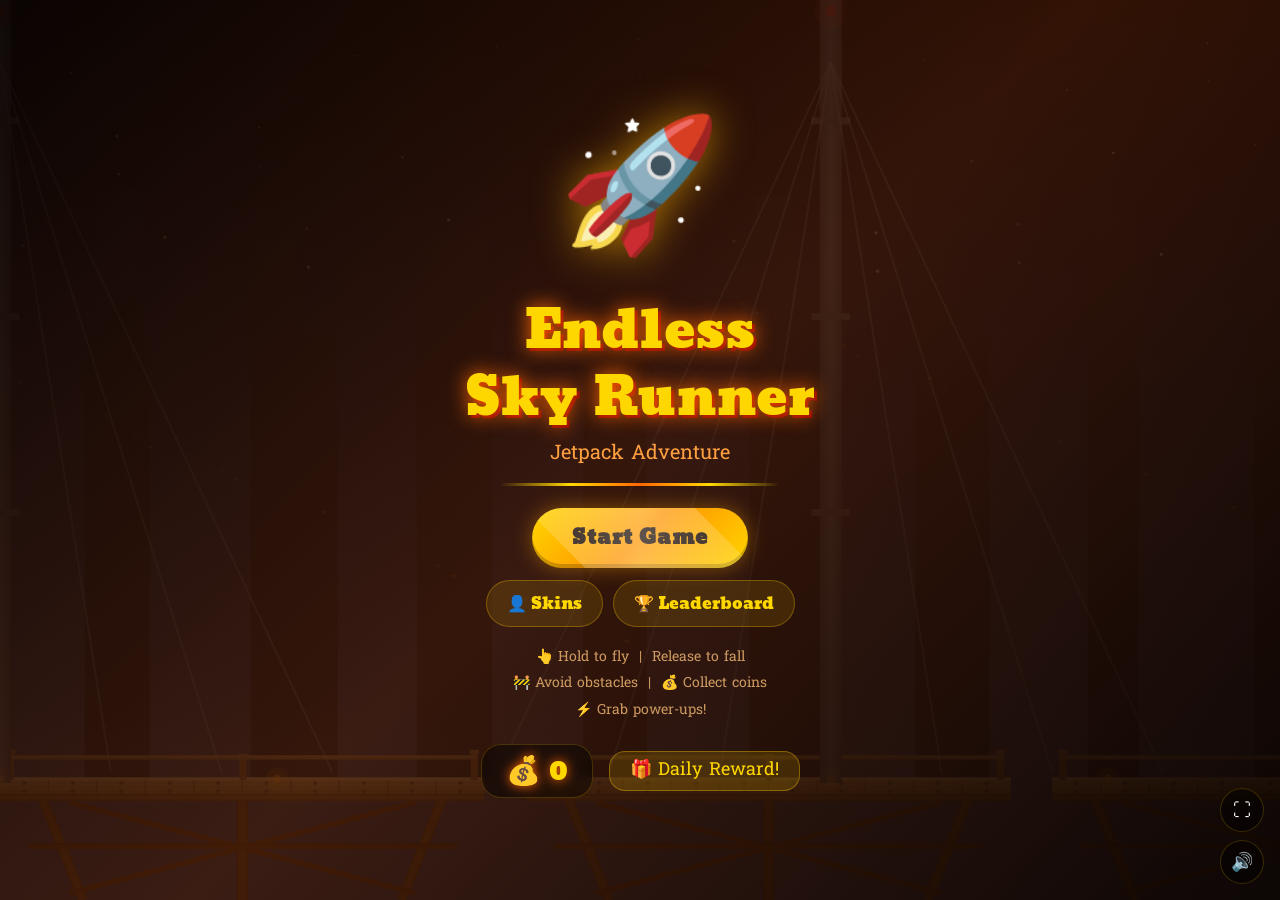
==== index.html @ 03dcdb1c "v4" ====
<!DOCTYPE html>
<html lang="en">

<head>
  <meta charset="UTF-8">
  <meta name="viewport"
    content="width=device-width, initial-scale=1.0, maximum-scale=1.0, user-scalable=no, viewport-fit=cover">
  <meta name="mobile-web-app-capable" content="yes">
  <meta name="apple-mobile-web-app-capable" content="yes">
  <meta name="apple-mobile-web-app-status-bar-style" content="black-translucent">
  <meta name="theme-color" content="#080810">
  <title>Sky Runner - Endless Journey</title>
  <meta name="description" content="Khmer Sky Runner - A Jetpack Joyride-inspired endless runner with Cambodian themes">
  <link href="https://fonts.googleapis.com/css2?family=Moul&family=Hanuman:wght@400;700&display=swap" rel="stylesheet">
  <link rel="stylesheet" href="style.css">
</head>

<body>
  <!-- Rotate Device Overlay for Mobile Portrait -->
  <div id="rotateOverlay">
    <div style="font-size: 50px; margin-bottom: 16px;">🔄</div>
    <h2>Please Rotate Screen</h2>
    <p>Sky Runner is designed to be played in landscape mode.</p>
  </div>

  <div id="gameWrapper">
    <canvas id="gameCanvas"></canvas>

    <!-- In-Game HUD -->
    <div id="hud" class="hidden">
      <div id="hudTop">
        <div style="display:flex; align-items:center; gap:12px;">
          <button id="pauseBtnHUD" title="Pause Game">⏸️</button>
          <div id="distDisplay"><span id="distIcon">📏</span> <span id="distVal">0 m</span></div>
        </div>
        <div id="coinDisplay">💰 <span id="coinVal">0</span></div>
        <div id="heartsDisplay">❤️❤️❤️</div>
      </div>
      <div id="puBar" class="hidden">
        <span id="puIcon">🛡️</span>
        <div id="puTrack">
          <div id="puFill"></div>
        </div>
      </div>
    </div>

    <!-- Start Screen -->
    <div class="screen" id="startScreen">
      <div class="startLeft">
        <div class="naka">🚀</div>
        <div class="screenTitle">Endless<br>Sky Runner</div>
        <div class="screenSub">Jetpack Adventure</div>
        <div class="dline"></div>
        <button class="btn primary" id="startBtn">Start Game</button>
        <div class="startRow">
          <button class="btn secondary" id="skinsBtn">👤 Skins</button>
          <button class="btn secondary" id="leaderBtn">🏆 Leaderboard</button>
        </div>
        <div class="instruct">
          👆 Hold to fly &nbsp;|&nbsp; Release to fall<br>
          🚧 Avoid obstacles &nbsp;|&nbsp; 💰 Collect coins<br>
          ⚡ Grab power-ups!
        </div>
      </div>
      <div class="startRight">
        <div id="totalCoinsBox">💰 <span id="totalCoinsStart">0</span></div>
        <div id="dailyNotif" class="hidden">🎁 Daily Reward!</div>
      </div>
    </div>

    <!-- Game Over Screen -->
    <div class="screen hidden" id="gameOverScreen">
      <div class="screenTitle">💀 Game Over</div>
      <div class="screenSub">Better luck next time!</div>
      <div class="dline"></div>
      <div class="goStats">
        <div class="goStat"><span>📏 Distance</span><span id="goDist">0 m</span></div>
        <div class="goStat"><span>💰 Coins</span><span id="goCoins">0</span></div>
        <div class="goStat"><span>🎯 Score</span><span id="goScore">0</span></div>
        <div class="goStat best"><span>🏆 Best</span><span id="goBest">0</span></div>
      </div>
      <div class="goButtons">
        <button class="btn primary" id="restartBtn">Play Again</button>
        <button class="btn secondary" id="homeBtn">🏠 Home</button>
      </div>
    </div>

    <!-- Pause Screen -->
    <div class="screen hidden" id="pauseScreen">
      <div class="screenTitle">⏸️ Paused</div>
      <div class="screenSub">Take a breather!</div>
      <div class="dline"></div>
      <div class="goButtons">
        <button class="btn primary" id="resumeBtn">▶️ Resume</button>
        <button class="btn secondary" id="quitBtn">🏠 Quit to Menu</button>
      </div>
    </div>

    <!-- Skins Overlay -->
    <div class="overlay hidden" id="skinsOverlay">
      <div class="panel" style="display:flex; flex-direction:column;">
        <div class="panelTitle">Skins & Gear <span class="panelClose" id="skinsClose">✕</span></div>
        <div class="tabRow">
          <button class="tabBtn active" id="tabChars">👤 Characters</button>
          <button class="tabBtn" id="tabJets">🚀 Jetpacks</button>
        </div>
        <div class="panelScroll">
          <div id="skinsList"></div>
        </div>
      </div>
    </div>

    <!-- Leaderboard Overlay -->
    <div class="overlay hidden" id="leaderOverlay">
      <div class="panel">
        <div class="panelTitle">🏆 Leaderboard <span class="panelClose" id="leaderClose">✕</span></div>
        <div id="leaderList"></div>
      </div>
    </div>

    <!-- Daily Reward Overlay -->
    <div class="overlay hidden" id="dailyOverlay">
      <div class="panel panelSmall">
        <div class="panelTitle">🎁 Daily Reward</div>
        <div id="dailyContent"></div>
        <button class="btn primary" id="claimBtn">Claim Reward</button>
      </div>
    </div>

    <button id="muteBtn">🔊</button>
    <button id="fullscreenBtn" title="Toggle Fullscreen">⛶</button>
  </div>

  <script src="js/audio.js"></script>
  <script src="js/backgrounds.js"></script>
  <script src="js/ui.js"></script>
  <script src="js/game.js"></script>
  <script>
    if (new URLSearchParams(location.search).has('autostart')) {
      setTimeout(function () {
        try { initAudio(); } catch (e) { }
        try { startGame(); } catch (e) { }
      }, 800);
    }
  </script>
</body>

</html>
---- style.css ----
:root {
  --gold: #FFD700;
  --amber: #FF9500;
  --dark: #1a0a00;
  --glass: rgba(0, 0, 0, 0.45);
  --glassBorder: rgba(255, 200, 0, 0.2);
  --green: #44cc66;
  --red: #ff3344;
  --cyan: #00ccff;
}

* {
  margin: 0;
  padding: 0;
  box-sizing: border-box;
}

body {
  background: #080810;
  display: flex;
  align-items: center;
  justify-content: center;
  height: 100dvh;
  overflow: hidden;
  font-family: 'Hanuman', serif;
  touch-action: none;
  padding: env(safe-area-inset-top) env(safe-area-inset-right) env(safe-area-inset-bottom) env(safe-area-inset-left);
}

#gameWrapper {
  position: relative;
  width: 100%;
  height: 100dvh;
}

canvas {
  display: block;
  width: 100%;
  height: 100%;
}

.hidden {
  display: none !important;
}

/* ── HUD ── */
#hud {
  position: absolute;
  top: 0;
  left: 0;
  right: 0;
  pointer-events: none;
}

#hud.hidden {
  display: none !important;
}

#hudTop {
  display: flex;
  justify-content: space-between;
  align-items: center;
  padding: 12px 24px 0;
  gap: 16px;
}

#distDisplay,
#coinDisplay {
  font-family: 'Moul', cursive;
  font-size: clamp(16px, 2.2vw, 24px);
  color: var(--gold);
  text-shadow: 0 0 15px rgba(255, 150, 0, 0.7), 2px 2px 0 #8B0000;
  background: rgba(0, 0, 0, 0.6);
  backdrop-filter: blur(10px) saturate(180%);
  border: 1px solid rgba(255, 215, 0, 0.3);
  border-radius: 20px;
  padding: 8px 22px;
  box-shadow: inset 0 0 10px rgba(255, 200, 0, 0.1), 0 4px 15px rgba(0, 0, 0, 0.5);
  display: flex; align-items: center; gap: 10px;
}

#pauseBtnHUD {
  pointer-events: all;
  cursor: pointer;
  font-size: clamp(16px, 2.2vw, 24px);
  background: var(--glass);
  backdrop-filter: blur(6px);
  color: #fff;
  border: 1px solid var(--glassBorder);
  border-radius: 12px;
  padding: 6px 12px;
  transition: transform 0.15s, background 0.15s;
}

#pauseBtnHUD:hover {
  background: rgba(255, 200, 0, 0.2);
  transform: translateY(-2px);
}

#pauseBtnHUD:active {
  transform: translateY(1px);
}

#heartsDisplay {
  font-size: clamp(24px, 3.5vw, 38px);
  filter: drop-shadow(0 0 6px #FF3300);
}

#puBar {
  position: absolute;
  top: 76px;
  left: 24px;
  display: flex;
  align-items: center;
  gap: 8px;
  background: var(--glass);
  backdrop-filter: blur(6px);
  border: 1px solid var(--glassBorder);
  border-radius: 16px;
  padding: 4px 14px;
  font-size: 18px;
  color: #fff;
  transition: opacity .3s;
}

#puBar.hidden {
  opacity: 0;
  pointer-events: none;
}

#puTrack {
  width: 100px;
  height: 8px;
  background: rgba(255, 255, 255, .15);
  border-radius: 4px;
  overflow: hidden;
}

#puFill {
  height: 100%;
  width: 100%;
  background: linear-gradient(90deg, var(--amber), var(--gold));
  border-radius: 4px;
  transition: width .15s;
}

/* ── Mute ── */
#muteBtn {
  position: absolute;
  bottom: 16px;
  right: 16px;
  font-size: 18px;
  z-index: 50;
  background: var(--glass);
  backdrop-filter: blur(4px);
  border: 1px solid var(--glassBorder);
  border-radius: 50%;
  width: 44px;
  height: 44px;
  cursor: pointer;
  color: #fff;
  pointer-events: all;
  transition: background .2s;
}

#muteBtn:hover {
  background: rgba(255, 150, 0, .3);
}

#fullscreenBtn {
  position: absolute;
  bottom: 68px;
  right: 16px;
  font-size: 18px;
  z-index: 50;
  background: var(--glass);
  backdrop-filter: blur(4px);
  border: 1px solid var(--glassBorder);
  border-radius: 50%;
  width: 44px;
  height: 44px;
  cursor: pointer;
  color: #fff;
  pointer-events: all;
  transition: background .2s;
  display: flex;
  align-items: center;
  justify-content: center;
}

#fullscreenBtn:hover {
  background: rgba(255, 150, 0, .3);
}

/* ── Screens ── */
.screen {
  position: absolute;
  inset: 0;
  display: flex;
  align-items: center;
  justify-content: center;
  pointer-events: all;
  transition: opacity .5s;
}

.screen.hidden {
  display: none !important;
}

#startScreen {
  background: linear-gradient(135deg, rgba(10, 3, 0, .92), rgba(60, 20, 0, .8), rgba(10, 3, 0, .94));
  flex-direction: column;
  justify-content: center;
  align-items: center;
  gap: 12px;
  padding: 0 6%;
}

#gameOverScreen {
  background: linear-gradient(180deg, rgba(5, 0, 0, .94), rgba(60, 0, 0, .88), rgba(5, 0, 0, .96));
  flex-direction: column;
  gap: 10px;
}

#pauseScreen {
  background: linear-gradient(180deg, rgba(5, 5, 15, .88), rgba(10, 20, 30, .82), rgba(5, 5, 15, .90));
  flex-direction: column;
  justify-content: center;
  align-items: center;
  gap: 12px;
}

.startLeft {
  display: flex;
  flex-direction: column;
  align-items: center;
  gap: 6px;
}

.startRight {
  display: flex;
  flex-direction: row;
  flex-wrap: wrap;
  justify-content: center;
  align-items: center;
  gap: 16px;
  margin-top: 8px;
}

.screenTitle {
  font-family: 'Moul', cursive;
  font-size: clamp(28px, 4.5vw, 52px);
  color: var(--gold);
  text-shadow: 0 0 20px #FF6600, 3px 3px 0 #8B0000;
  text-align: center;
  line-height: 1.3;
  animation: tg 2s ease-in-out infinite alternate;
}

.screenSub {
  font-size: clamp(13px, 1.8vw, 20px);
  color: #FFA040;
  text-align: center;
}

.dline {
  width: clamp(160px, 30vw, 280px);
  height: 3px;
  margin: 8px auto 16px;
  background: linear-gradient(90deg, transparent, var(--gold), #FF6600, var(--gold), transparent);
  border-radius: 2px;
}

.naka {
  font-size: clamp(72px, 12vw, 130px);
  animation: fl 3s ease-in-out infinite, aura 4s ease-in-out infinite;
  filter: drop-shadow(0 0 20px rgba(255, 180, 0, 0.6));
  position: relative;
}

@keyframes aura {
  0%, 100% { filter: drop-shadow(0 0 20px rgba(255, 150, 0, 0.5)); }
  50% { filter: drop-shadow(0 0 40px rgba(255, 220, 0, 0.9)); }
}

/* ── Buttons ── */
.btn {
  font-family: 'Moul', cursive;
  font-size: clamp(14px, 2vw, 20px);
  border: none;
  border-radius: 40px;
  padding: 12px 40px;
  cursor: pointer;
  pointer-events: all;
  transition: transform .15s, box-shadow .15s;
}

.btn:hover {
  transform: translateY(-2px);
}

.btn:active {
  transform: translateY(1px);
}

.btn.primary {
  color: var(--dark);
  background: linear-gradient(135deg, var(--gold), var(--amber), var(--gold));
  box-shadow: 0 0 20px rgba(255, 165, 0, 0.4), inset 0 -4px 0 rgba(0, 0, 0, 0.2);
  position: relative;
  overflow: hidden;
  font-weight: 700;
  letter-spacing: 1px;
}

.btn.primary::after {
  content: '';
  position: absolute;
  top: -50%; left: -50%;
  width: 200%; height: 200%;
  background: linear-gradient(45deg, transparent, rgba(255, 255, 255, 0.3), transparent);
  transform: rotate(45deg);
  animation: shimmer 3s infinite;
}

@keyframes shimmer {
  0% { transform: translateX(-150%) rotate(45deg); }
  100% { transform: translateX(150%) rotate(45deg); }
}

.btn.primary:hover {
  box-shadow: 0 0 30px rgba(255, 165, 0, 0.7), inset 0 -2px 0 rgba(0, 0, 0, 0.1);
  transform: translateY(-3px) scale(1.05);
}

.btn.secondary {
  color: var(--gold);
  background: rgba(255, 200, 0, .12);
  border: 1px solid rgba(255, 200, 0, .3);
  font-size: clamp(12px, 1.5vw, 16px);
  padding: 8px 20px;
}

.btn.secondary:hover {
  background: rgba(255, 200, 0, .22);
}

.startRow {
  display: flex;
  gap: 10px;
  margin-top: 6px;
}

.instruct {
  font-size: clamp(10px, 1.3vw, 14px);
  color: #CC9960;
  text-align: center;
  margin-top: 12px;
  line-height: 1.9;
}

/* ── Total coins ── */
#totalCoinsBox {
  display: flex;
  align-items: center;
  justify-content: center;
  gap: 8px;
  font-family: 'Moul', cursive;
  font-size: clamp(18px, 2.5vw, 28px);
  color: var(--gold);
  text-shadow: 0 0 12px #FF6600;
  padding: 12px 24px;
  line-height: 1;
  background: var(--glass);
  backdrop-filter: blur(6px);
  border: 1px solid var(--glassBorder);
  border-radius: 20px;
}

#dailyNotif {
  display: flex;
  align-items: center;
  justify-content: center;
  gap: 8px;
  line-height: 1;
  font-size: clamp(13px, 1.6vw, 18px);
  color: #FFD700;
  cursor: pointer;
  background: rgba(255, 200, 0, .15);
  border: 1px solid rgba(255, 200, 0, .35);
  border-radius: 16px;
  padding: 10px 20px;
  animation: pulse 1.5s infinite;
}

#dailyNotif.hidden {
  display: none;
}

/* ── Game Over Stats ── */
.goStats {
  display: flex;
  flex-direction: column;
  gap: 8px;
  width: clamp(220px, 40vw, 360px);
  margin: 8px auto;
}

.goStat {
  display: flex;
  justify-content: space-between;
  font-size: clamp(14px, 1.8vw, 20px);
  color: #FFC060;
  padding: 8px 20px;
  background: rgba(255, 255, 255, .05);
  border-radius: 12px;
}

.goStat.best {
  color: var(--gold);
  font-weight: 700;
  background: rgba(255, 200, 0, .1);
  border: 1px solid rgba(255, 200, 0, .25);
}

.goButtons {
  display: flex;
  gap: 14px;
  margin-top: 8px;
}

/* ── Overlays ── */
.overlay {
  position: absolute;
  inset: 0;
  display: flex;
  align-items: center;
  justify-content: center;
  background: rgba(0, 0, 0, .7);
  backdrop-filter: blur(4px);
  z-index: 100;
  transition: opacity .3s;
  pointer-events: all;
}

.overlay.hidden {
  opacity: 0;
  pointer-events: none;
}

.panel {
  background: linear-gradient(160deg, rgba(20, 10, 5, 0.98), rgba(40, 20, 10, 0.95));
  border: 2px solid rgba(255, 200, 0, 0.3);
  border-radius: 24px;
  padding: 30px 40px;
  min-width: clamp(280px, 50vw, 500px);
  max-height: 85vh;
  position: relative;
  overflow: hidden;
  box-shadow: 0 20px 50px rgba(0, 0, 0, 0.8), inset 0 0 20px rgba(255, 150, 0, 0.1);
}

.panel::before {
  content: '';
  position: absolute;
  inset: 0;
  background: repeating-linear-gradient(0deg, transparent 0, rgba(255, 255, 255, 0.03) 1px, transparent 2px);
  pointer-events: none;
  z-index: 1;
}

.panelScroll {
  overflow-y: auto;
  max-height: 50vh;
  padding-right: 8px;
  margin-top: 10px;
}

.panelScroll::-webkit-scrollbar {
  width: 6px;
}

.panelScroll::-webkit-scrollbar-thumb {
  background: rgba(255, 200, 0, 0.3);
  border-radius: 4px;
}

.panelSmall {
  min-width: clamp(240px, 35vw, 380px);
  text-align: center;
}

.panelTitle {
  font-family: 'Moul', cursive;
  font-size: clamp(18px, 2.5vw, 26px);
  color: var(--gold);
  text-shadow: 0 0 10px #FF6600;
  margin-bottom: 18px;
  text-align: center;
}

.panelClose {
  position: absolute;
  top: 16px;
  right: 20px;
  cursor: pointer;
  font-size: 24px;
  color: #CC9960;
  z-index: 10;
}

.panelClose:hover {
  color: var(--gold);
}

/* ── Tabs ── */
.tabRow {
  display: flex;
  justify-content: center;
  gap: 8px;
  margin-bottom: 12px;
  border-bottom: 1px solid rgba(255, 200, 0, .15);
  padding-bottom: 8px;
}

.tabBtn {
  background: transparent;
  border: none;
  color: #CC9960;
  font-family: 'Hanuman', serif;
  font-size: clamp(14px, 1.8vw, 18px);
  padding: 8px 16px;
  cursor: pointer;
  border-radius: 8px;
  transition: all .2s;
}

.tabBtn:hover {
  background: rgba(255, 200, 0, .08);
  color: var(--gold);
}

.tabBtn.active {
  background: rgba(255, 200, 0, .15);
  color: var(--gold);
  font-weight: 700;
  box-shadow: 0 2px 8px rgba(255, 165, 0, .3);
}

/* ── Skins list ── */
.skinItem {
  display: flex;
  align-items: center;
  gap: 14px;
  padding: 10px 14px;
  border-radius: 12px;
  margin-bottom: 8px;
  cursor: pointer;
  transition: background .2s;
}

.skinItem:hover {
  background: rgba(255, 200, 0, .1);
}

.skinItem.active {
  background: rgba(255, 200, 0, .15);
  border: 1px solid rgba(255, 200, 0, .4);
}

.skinItem.locked {
  opacity: .5;
  cursor: default;
}

.skinSwatch {
  width: 36px;
  height: 36px;
  border-radius: 50%;
  border: 2px solid rgba(255, 255, 255, .3);
}

.skinInfo {
  flex: 1;
}

.skinName {
  color: #FFD700;
  font-size: clamp(13px, 1.6vw, 17px);
  font-weight: 700;
}

.skinCost {
  color: #CC9960;
  font-size: clamp(11px, 1.2vw, 14px);
}

/* ── Leaderboard ── */
.lbRow {
  display: flex;
  justify-content: space-between;
  padding: 8px 14px;
  border-radius: 8px;
  margin-bottom: 4px;
  color: #FFC060;
  font-size: clamp(13px, 1.5vw, 17px);
}

.lbRow:nth-child(1) {
  color: var(--gold);
  font-weight: 700;
  background: rgba(255, 200, 0, .1);
}

.lbRow:nth-child(2) {
  color: #ddd;
}

.lbRow:nth-child(3) {
  color: #cd7f32;
}

.lbEmpty {
  color: #CC9960;
  text-align: center;
  padding: 24px;
  font-size: 14px;
}

/* ── Daily reward ── */
#dailyContent {
  color: #FFC060;
  font-size: clamp(16px, 2vw, 24px);
  margin: 16px 0;
}

.dailyCoins {
  font-family: 'Moul', cursive;
  font-size: clamp(28px, 4vw, 44px);
  color: var(--gold);
  text-shadow: 0 0 15px #FF6600;
}

.dailyDay {
  font-size: clamp(12px, 1.5vw, 16px);
  color: #CC9960;
  margin-top: 6px;
  font-weight: 700;
}

/* ── Mobile Responsive / Orientation ── */
#rotateOverlay {
  display: none;
  position: absolute;
  inset: 0;
  z-index: 99999;
  background: #080810;
  color: var(--gold);
  flex-direction: column;
  align-items: center;
  justify-content: center;
  font-family: 'Moul', cursive;
  padding: 20px;
  text-align: center;
}

#rotateOverlay p {
  font-family: 'Hanuman', serif;
  color: #FFA040;
  margin-top: 12px;
  font-size: 18px;
}

/* Force rotate prompt if in portrait on mobile devices */
@media screen and (orientation: portrait) and (max-device-width: 768px) {
  #rotateOverlay {
    display: flex;
  }

  #gameWrapper {
    display: none;
  }
}

/* Tweaks for landscape mobile devices with very small vertical space (e.g., old iPhones) */
@media (max-width: 800px),
(max-height: 400px) {
  #hudTop {
    padding: 6px 12px 0;
    gap: 8px;
  }

  #distDisplay,
  #coinDisplay {
    font-size: 14px;
    padding: 4px 12px;
  }

  #heartsDisplay {
    font-size: 20px;
  }

  #puBar {
    top: 54px;
    left: 12px;
    font-size: 14px;
    padding: 2px 10px;
  }

  #puTrack {
    width: 70px;
    height: 6px;
  }

  .screenTitle {
    font-size: 26px;
  }

  .btn {
    padding: 8px 20px;
    font-size: 14px;
  }

  .startLeft {
    gap: 4px;
  }

  .instruct {
    font-size: 11px;
    line-height: 1.5;
    margin-top: 6px;
  }

  .naka {
    font-size: 60px;
  }

  .panelTitle {
    margin-bottom: 10px;
  }

  .panel {
    padding: 16px 20px;
    min-width: 90vw;
  }

  #muteBtn,
  #fullscreenBtn {
    width: 38px;
    height: 38px;
    font-size: 16px;
  }

  #fullscreenBtn {
    bottom: 62px;
  }
}

/* Very small screens (e.g., iPhone SE) */
@media (max-height: 360px) {
  .screenTitle {
    font-size: 20px;
  }

  .btn {
    padding: 6px 14px;
    font-size: 12px;
  }

  .naka {
    font-size: 40px;
  }

  .instruct {
    display: none;
  }

  #muteBtn,
  #fullscreenBtn {
    width: 32px;
    height: 32px;
    font-size: 14px;
  }

  #fullscreenBtn {
    bottom: 52px;
  }
}

/* ── Animations ── */
@keyframes tg {
  from {
    text-shadow: 0 0 20px #FF6600, 3px 3px 0 #8B0000;
  }

  to {
    text-shadow: 0 0 35px #FFD700, 0 0 60px #FF6600, 3px 3px 0 #8B0000;
  }
}

@keyframes fl {

  0%,
  100% {
    transform: translateY(0)
  }

  50% {
    transform: translateY(-14px)
  }
}

@keyframes pulse {

  0%,
  100% {
    transform: scale(1)
  }

  50% {
    transform: scale(1.05)
  }
}

/* ── Responsive (portrait fallback) ── */
@media (max-aspect-ratio:1/1) {
  #startScreen {
    flex-direction: column;
    padding: 5% 8%;
  }

  .startRight {
    flex-direction: row;
  }
}
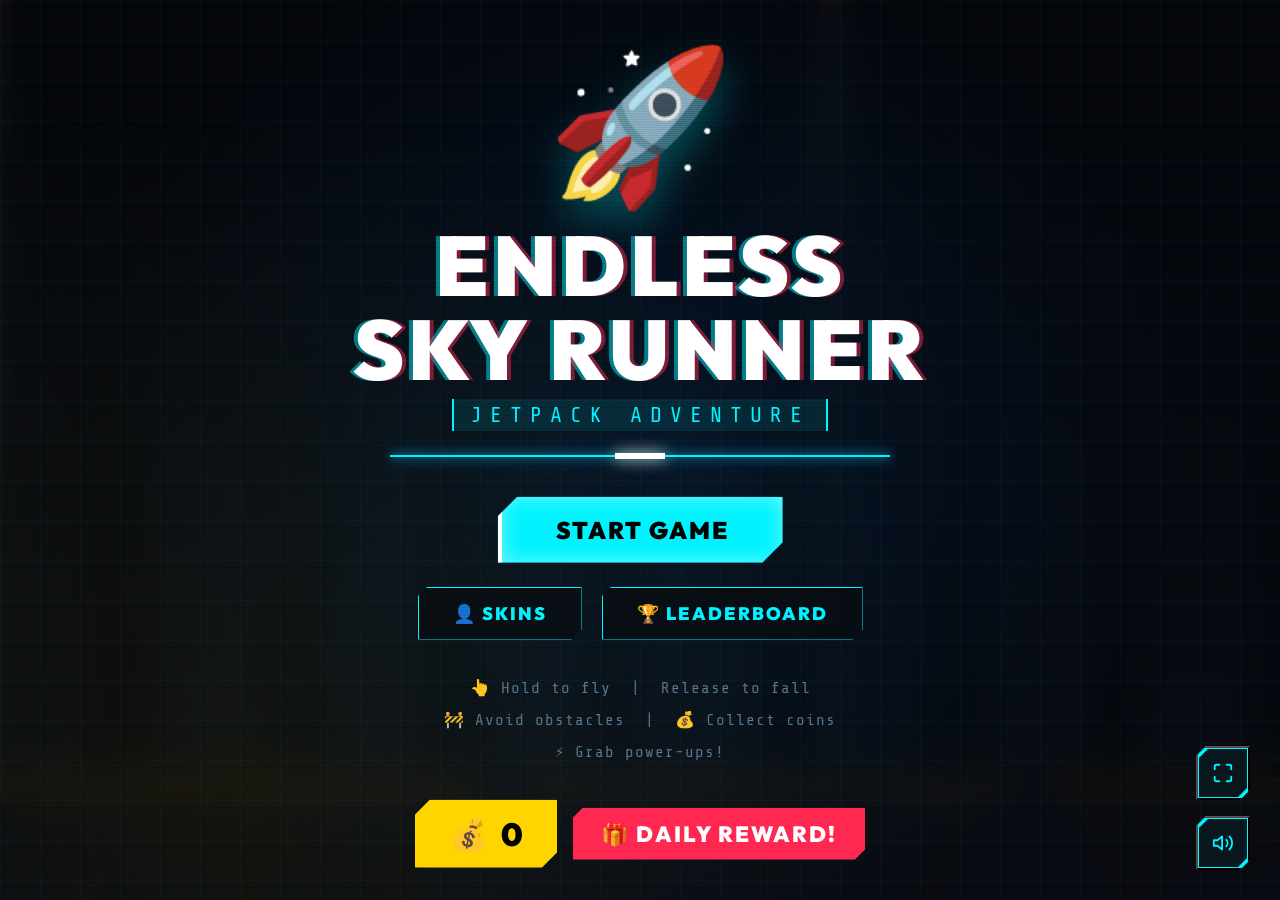
==== commit 2475a903: "v5" ====
--- a/index.html
+++ b/index.html
@@ -11,7 +11,7 @@
   <meta name="theme-color" content="#080810">
   <title>Sky Runner - Endless Journey</title>
   <meta name="description" content="Khmer Sky Runner - A Jetpack Joyride-inspired endless runner with Cambodian themes">
-  <link href="https://fonts.googleapis.com/css2?family=Moul&family=Hanuman:wght@400;700&display=swap" rel="stylesheet">
+  <link href="https://fonts.googleapis.com/css2?family=Outfit:wght@400;600;800;900&family=Inter:wght@400;500;700&display=swap" rel="stylesheet">
   <link rel="stylesheet" href="style.css">
 </head>
 
@@ -30,10 +30,22 @@
     <div id="hud" class="hidden">
       <div id="hudTop">
         <div style="display:flex; align-items:center; gap:12px;">
-          <button id="pauseBtnHUD" title="Pause Game">⏸️</button>
-          <div id="distDisplay"><span id="distIcon">📏</span> <span id="distVal">0 m</span></div>
+          <button id="pauseBtnHUD" title="Pause Game">
+            <svg width="20" height="20" viewBox="0 0 24 24" fill="currentColor"><rect x="6" y="4" width="4" height="16" rx="1"/><rect x="14" y="4" width="4" height="16" rx="1"/></svg>
+          </button>
+          <div id="distDisplay" class="hud-panel">
+            <span id="distIcon" style="display:flex; align-items:center;">
+              <svg width="20" height="20" viewBox="0 0 24 24" fill="none" stroke="currentColor" stroke-width="2" stroke-linecap="round" stroke-linejoin="round"><polygon points="13 2 3 14 12 14 11 22 21 10 12 10 13 2"/></svg>
+            </span>
+            <span id="distVal">0 m</span>
+          </div>
         </div>
-        <div id="coinDisplay">💰 <span id="coinVal">0</span></div>
+        <div id="coinDisplay" class="hud-panel">
+          <span style="display:flex; align-items:center;">
+            <svg width="20" height="20" viewBox="0 0 24 24" fill="none" stroke="currentColor" stroke-width="2" stroke-linecap="round" stroke-linejoin="round"><polygon points="12 2 22 8.5 22 15.5 12 22 2 15.5 2 8.5 12 2"/><circle cx="12" cy="12" r="3"/></svg>
+          </span>
+          <span id="coinVal">0</span>
+        </div>
         <div id="heartsDisplay">❤️❤️❤️</div>
       </div>
       <div id="puBar" class="hidden">
@@ -127,8 +139,12 @@
       </div>
     </div>
 
-    <button id="muteBtn">🔊</button>
-    <button id="fullscreenBtn" title="Toggle Fullscreen">⛶</button>
+    <button id="muteBtn" class="corner-btn">
+      <svg id="muteIconSVG" width="22" height="22" viewBox="0 0 24 24" fill="none" stroke="currentColor" stroke-width="2" stroke-linecap="round" stroke-linejoin="round"><polygon points="11 5 6 9 2 9 2 15 6 15 11 19 11 5"/><path d="M19.07 4.93a10 10 0 0 1 0 14.14M15.54 8.46a5 5 0 0 1 0 7.07"/></svg>
+    </button>
+    <button id="fullscreenBtn" class="corner-btn" title="Toggle Fullscreen">
+      <svg width="22" height="22" viewBox="0 0 24 24" fill="none" stroke="currentColor" stroke-width="2" stroke-linecap="round" stroke-linejoin="round"><path d="M8 3H5a2 2 0 0 0-2 2v3m18 0V5a2 2 0 0 0-2-2h-3m0 18h3a2 2 0 0 0 2-2v-3M3 16v3a2 2 0 0 0 2 2h3"/></svg>
+    </button>
   </div>
 
   <script src="js/audio.js"></script>
--- a/style.css
+++ b/style.css
@@ -1,835 +1,466 @@
+@import url('https://fonts.googleapis.com/css2?family=Outfit:wght@400;600;800;900&family=Inter:wght@400;500;700&family=Share+Tech+Mono&display=swap');
+
 :root {
   --gold: #FFD700;
-  --amber: #FF9500;
-  --dark: #1a0a00;
-  --glass: rgba(0, 0, 0, 0.45);
-  --glassBorder: rgba(255, 200, 0, 0.2);
-  --green: #44cc66;
-  --red: #ff3344;
-  --cyan: #00ccff;
-}
-
-* {
-  margin: 0;
-  padding: 0;
-  box-sizing: border-box;
-}
+  --amber: #FF7B00;
+  --dark: #05070A;
+  --glass: rgba(10, 14, 20, 0.7);
+  --glassBorder: rgba(0, 243, 255, 0.5);
+  --glassGlow: rgba(0, 243, 255, 0.2);
+  --green: #00FF88;
+  --red: #FF2A55;
+  --cyan: #00F3FF;
+  --cyanDark: #0088FF;
+  --textLight: #E2F1FF;
+  --textMuted: #5A7B93;
+  --font-head: 'Outfit', sans-serif;
+  --font-body: 'Inter', sans-serif;
+  --font-tech: 'Share Tech Mono', monospace;
+}
+
+* { margin: 0; padding: 0; box-sizing: border-box; }
 
 body {
-  background: #080810;
-  display: flex;
-  align-items: center;
-  justify-content: center;
-  height: 100dvh;
-  overflow: hidden;
-  font-family: 'Hanuman', serif;
+  background: var(--dark);
+  display: flex; align-items: center; justify-content: center;
+  height: 100dvh; overflow: hidden;
+  font-family: var(--font-body);
   touch-action: none;
+  color: var(--textLight);
   padding: env(safe-area-inset-top) env(safe-area-inset-right) env(safe-area-inset-bottom) env(safe-area-inset-left);
 }
 
-#gameWrapper {
+#gameWrapper { position: relative; width: 100%; height: 100dvh; }
+canvas { display: block; width: 100%; height: 100%; filter: contrast(1.1) saturate(1.2); }
+
+/* Global Digital Scanlines Overlay */
+#gameWrapper::after {
+  content: ''; position: absolute; inset: 0;
+  background: repeating-linear-gradient(0deg, rgba(0,0,0,0.15), rgba(0,0,0,0.15) 1px, transparent 1px, transparent 2px);
+  pointer-events: none; z-index: 999; opacity: 0.8; mix-blend-mode: overlay;
+}
+
+.hidden { display: none !important; opacity: 0; pointer-events: none; }
+
+#rotateOverlay { display: none; }
+
+/* ── CYBERPUNK MECHA HUD ── */
+#hud { position: absolute; top: 0; left: 0; right: 0; pointer-events: none; transition: opacity 0.3s ease; z-index: 10; }
+
+#hudTop {
+  display: flex; justify-content: space-between; align-items: center;
+  padding: 20px 40px 0; gap: 16px;
+}
+
+.hud-panel {
+  font-family: var(--font-head);
+  font-weight: 900;
+  font-size: clamp(18px, 2.5vw, 24px);
+  color: #fff;
+  background: linear-gradient(135deg, rgba(5,8,12,0.85) 0%, rgba(15,25,35,0.8) 100%);
+  backdrop-filter: blur(8px);
+  border: 1px solid var(--glassBorder);
+  border-left: 4px solid var(--cyan);
+  padding: 10px 24px;
+  box-shadow: 0 10px 30px rgba(0, 0, 0, 0.6), inset 0 0 20px rgba(0, 243, 255, 0.15);
+  display: flex; align-items: center; gap: 12px;
+  letter-spacing: 1px;
   position: relative;
-  width: 100%;
-  height: 100dvh;
-}
-
-canvas {
-  display: block;
-  width: 100%;
-  height: 100%;
-}
-
-.hidden {
-  display: none !important;
-}
-
-/* ── HUD ── */
-#hud {
-  position: absolute;
-  top: 0;
-  left: 0;
-  right: 0;
-  pointer-events: none;
-}
-
-#hud.hidden {
-  display: none !important;
-}
-
-#hudTop {
-  display: flex;
-  justify-content: space-between;
-  align-items: center;
-  padding: 12px 24px 0;
-  gap: 16px;
-}
-
-#distDisplay,
-#coinDisplay {
-  font-family: 'Moul', cursive;
-  font-size: clamp(16px, 2.2vw, 24px);
-  color: var(--gold);
-  text-shadow: 0 0 15px rgba(255, 150, 0, 0.7), 2px 2px 0 #8B0000;
-  background: rgba(0, 0, 0, 0.6);
-  backdrop-filter: blur(10px) saturate(180%);
-  border: 1px solid rgba(255, 215, 0, 0.3);
-  border-radius: 20px;
-  padding: 8px 22px;
-  box-shadow: inset 0 0 10px rgba(255, 200, 0, 0.1), 0 4px 15px rgba(0, 0, 0, 0.5);
-  display: flex; align-items: center; gap: 10px;
-}
+  clip-path: polygon(15px 0, 100% 0, 100% calc(100% - 15px), calc(100% - 15px) 100%, 0 100%, 0 15px);
+  text-shadow: 2px 0 0 rgba(255, 42, 85, 0.4), -2px 0 0 rgba(0, 243, 255, 0.4);
+}
+
+
+
+#distDisplay { color: var(--cyan); border-right: 4px solid var(--amber); }
+#coinDisplay { color: var(--gold); border-left: 4px solid var(--gold); text-shadow: 2px 0 0 rgba(255, 0, 0, 0.4), -2px 0 0 rgba(255, 215, 0, 0.4); }
+#distIcon, #coinIcon { filter: drop-shadow(0 0 5px currentColor); }
 
 #pauseBtnHUD {
+  pointer-events: all; cursor: pointer;
+  background: var(--cyan);
+  color: var(--cyan);
+  padding: 10px 18px;
+  transition: all 0.2s cubic-bezier(0.2, 0.8, 0.2, 1);
+  box-shadow: 0 4px 20px rgba(0, 243, 255, 0.2);
+  clip-path: polygon(10px 0, 100% 0, 100% calc(100% - 10px), calc(100% - 10px) 100%, 0 100%, 0 10px);
+  position: relative;
+  z-index: 10;
+}
+
+#pauseBtnHUD::before {
+  content: ''; position: absolute; top: 3px; left: 1px; right: 1px; bottom: 1px;
+  background: var(--dark);
+  clip-path: polygon(8px 0, 100% 0, 100% calc(100% - 8px), calc(100% - 8px) 100%, 0 100%, 0 8px);
+  z-index: -1;
+  transition: all 0.2s cubic-bezier(0.2, 0.8, 0.2, 1);
+}
+
+#pauseBtnHUD:hover {
+  color: #000;
+  transform: translateY(-2px) scale(1.05);
+  box-shadow: 0 8px 30px rgba(0, 243, 255, 0.5);
+}
+
+#pauseBtnHUD:hover::before {
+  background: transparent;
+}
+#pauseBtnHUD:active { transform: translateY(1px) scale(0.95); }
+
+#heartsDisplay {
+  font-size: clamp(24px, 3.5vw, 36px);
+  filter: drop-shadow(0 0 10px var(--red));
+  display: flex; gap: 6px;
+  animation: heartbeat 1.5s infinite;
+}
+
+@keyframes heartbeat {
+  0%, 100% { transform: scale(1); }
+  10% { transform: scale(1.1); }
+  20% { transform: scale(1); }
+  30% { transform: scale(1.1); filter: drop-shadow(0 0 20px var(--red)); }
+  40% { transform: scale(1); }
+}
+
+#puBar {
+  position: absolute; top: 90px; left: 40px;
+  display: flex; align-items: center; gap: 12px;
+  background: rgba(5,8,12,0.9);
+  border: 1px solid var(--cyan); border-left: 4px solid var(--cyan);
+  padding: 8px 20px;
+  font-size: 20px; color: var(--cyan);
+  clip-path: polygon(12px 0, 100% 0, 100% calc(100% - 12px), calc(100% - 12px) 100%, 0 100%, 0 12px);
+  box-shadow: 0 8px 24px rgba(0, 0, 0, 0.6), inset 0 0 15px rgba(0, 243, 255, 0.2);
+  transition: all 0.3s cubic-bezier(0.2, 0.8, 0.2, 1);
+}
+
+#puTrack {
+  width: 150px; height: 10px;
+  background: rgba(0, 243, 255, 0.1);
+  box-shadow: inset 0 1px 3px rgba(0,0,0,0.8);
+  position: relative; overflow: hidden;
+}
+#puTrack::before {
+  content: ''; position: absolute; inset: 0;
+  background: repeating-linear-gradient(90deg, transparent, transparent 4px, rgba(0,0,0,0.5) 4px, rgba(0,0,0,0.5) 6px);
+  z-index: 2;
+}
+
+#puFill {
+  height: 100%; width: 100%;
+  background: var(--cyan);
+  box-shadow: 0 0 15px var(--cyan);
+  transition: width 0.1s linear; z-index: 1; position: relative;
+}
+
+/* ── MUTE & FULLSCREEN TWEAKS ── */
+.corner-btn {
+  position: relative;
+  background: var(--cyan);
+  width: 54px; height: 54px;
+  display: flex; align-items: center; justify-content: center;
+  cursor: pointer; color: var(--cyan);
   pointer-events: all;
-  cursor: pointer;
-  font-size: clamp(16px, 2.2vw, 24px);
-  background: var(--glass);
-  backdrop-filter: blur(6px);
-  color: #fff;
-  border: 1px solid var(--glassBorder);
-  border-radius: 12px;
-  padding: 6px 12px;
-  transition: transform 0.15s, background 0.15s;
-}
-
-#pauseBtnHUD:hover {
-  background: rgba(255, 200, 0, 0.2);
-  transform: translateY(-2px);
-}
-
-#pauseBtnHUD:active {
-  transform: translateY(1px);
-}
-
-#heartsDisplay {
-  font-size: clamp(24px, 3.5vw, 38px);
-  filter: drop-shadow(0 0 6px #FF3300);
-}
-
-#puBar {
-  position: absolute;
-  top: 76px;
-  left: 24px;
-  display: flex;
-  align-items: center;
-  gap: 8px;
-  background: var(--glass);
-  backdrop-filter: blur(6px);
-  border: 1px solid var(--glassBorder);
-  border-radius: 16px;
-  padding: 4px 14px;
-  font-size: 18px;
-  color: #fff;
-  transition: opacity .3s;
-}
-
-#puBar.hidden {
-  opacity: 0;
-  pointer-events: none;
-}
-
-#puTrack {
-  width: 100px;
-  height: 8px;
-  background: rgba(255, 255, 255, .15);
-  border-radius: 4px;
-  overflow: hidden;
-}
-
-#puFill {
-  height: 100%;
-  width: 100%;
-  background: linear-gradient(90deg, var(--amber), var(--gold));
-  border-radius: 4px;
-  transition: width .15s;
-}
-
-/* ── Mute ── */
-#muteBtn {
-  position: absolute;
-  bottom: 16px;
-  right: 16px;
-  font-size: 18px;
+  transition: all 0.2s cubic-bezier(0.2, 0.8, 0.2, 1);
+  box-shadow: 0 4px 16px rgba(0, 243, 255, 0.1);
+  font-size: 22px;
+  clip-path: polygon(10px 0, 100% 0, 100% calc(100% - 10px), calc(100% - 10px) 100%, 0 100%, 0 10px);
   z-index: 50;
-  background: var(--glass);
-  backdrop-filter: blur(4px);
-  border: 1px solid var(--glassBorder);
-  border-radius: 50%;
-  width: 44px;
-  height: 44px;
-  cursor: pointer;
-  color: #fff;
-  pointer-events: all;
-  transition: background .2s;
-}
-
-#muteBtn:hover {
-  background: rgba(255, 150, 0, .3);
-}
-
-#fullscreenBtn {
-  position: absolute;
-  bottom: 68px;
-  right: 16px;
-  font-size: 18px;
-  z-index: 50;
-  background: var(--glass);
-  backdrop-filter: blur(4px);
-  border: 1px solid var(--glassBorder);
-  border-radius: 50%;
-  width: 44px;
-  height: 44px;
-  cursor: pointer;
-  color: #fff;
-  pointer-events: all;
-  transition: background .2s;
-  display: flex;
-  align-items: center;
-  justify-content: center;
-}
-
-#fullscreenBtn:hover {
-  background: rgba(255, 150, 0, .3);
-}
-
-/* ── Screens ── */
+}
+
+.corner-btn::before {
+  content: ''; position: absolute; inset: 1px;
+  background: rgba(10, 14, 20, 0.95);
+  clip-path: polygon(9px 0, 100% 0, 100% calc(100% - 9px), calc(100% - 9px) 100%, 0 100%, 0 9px);
+  z-index: -1;
+  transition: all 0.2s cubic-bezier(0.2, 0.8, 0.2, 1);
+}
+
+.corner-btn:hover {
+  color: #000;
+  transform: translateY(-3px) scale(1.05);
+  box-shadow: 0 8px 30px rgba(0, 243, 255, 0.4);
+}
+
+.corner-btn:hover::before {
+  background: transparent;
+}
+
+#muteBtn { position: absolute; bottom: 30px; right: 30px; z-index: 50;}
+#fullscreenBtn { position: absolute; bottom: 100px; right: 30px; z-index: 50;}
+
+/* ── SCREENS ── */
 .screen {
-  position: absolute;
-  inset: 0;
-  display: flex;
-  align-items: center;
-  justify-content: center;
-  pointer-events: all;
-  transition: opacity .5s;
-}
-
-.screen.hidden {
-  display: none !important;
+  position: absolute; inset: 0;
+  display: flex; align-items: center; justify-content: center;
+  pointer-events: all; opacity: 1; transition: opacity 0.4s ease;
 }
 
 #startScreen {
-  background: linear-gradient(135deg, rgba(10, 3, 0, .92), rgba(60, 20, 0, .8), rgba(10, 3, 0, .94));
-  flex-direction: column;
-  justify-content: center;
-  align-items: center;
-  gap: 12px;
-  padding: 0 6%;
-}
-
-#gameOverScreen {
-  background: linear-gradient(180deg, rgba(5, 0, 0, .94), rgba(60, 0, 0, .88), rgba(5, 0, 0, .96));
-  flex-direction: column;
-  gap: 10px;
-}
-
-#pauseScreen {
-  background: linear-gradient(180deg, rgba(5, 5, 15, .88), rgba(10, 20, 30, .82), rgba(5, 5, 15, .90));
-  flex-direction: column;
-  justify-content: center;
-  align-items: center;
-  gap: 12px;
-}
-
-.startLeft {
-  display: flex;
-  flex-direction: column;
-  align-items: center;
-  gap: 6px;
-}
-
-.startRight {
-  display: flex;
-  flex-direction: row;
-  flex-wrap: wrap;
-  justify-content: center;
-  align-items: center;
-  gap: 16px;
-  margin-top: 8px;
+  background: radial-gradient(circle at 50% 50%, rgba(0, 136, 255, 0.1) 0%, transparent 70%),
+              radial-gradient(circle at 20% 80%, rgba(255, 215, 0, 0.05) 0%, transparent 50%),
+              rgba(5, 7, 10, 0.9);
+  backdrop-filter: blur(16px);
+  flex-direction: column; justify-content: center; align-items: center; gap: 20px;
+}
+
+#startScreen::before {
+  content: ''; position: absolute; top: 0; left: 0; width: 100%; height: 100%;
+  background: repeating-linear-gradient(rgba(0,243,255,0.03) 0, rgba(0,243,255,0.03) 1px, transparent 1px, transparent 40px),
+              repeating-linear-gradient(90deg, rgba(0,243,255,0.03) 0, rgba(0,243,255,0.03) 1px, transparent 1px, transparent 40px);
+  pointer-events: none; z-index: -1;
+}
+
+#gameOverScreen, #pauseScreen {
+  background: rgba(5, 7, 10, 0.85); backdrop-filter: blur(20px);
+  flex-direction: column; gap: 16px;
 }
 
 .screenTitle {
-  font-family: 'Moul', cursive;
-  font-size: clamp(28px, 4.5vw, 52px);
-  color: var(--gold);
-  text-shadow: 0 0 20px #FF6600, 3px 3px 0 #8B0000;
-  text-align: center;
-  line-height: 1.3;
-  animation: tg 2s ease-in-out infinite alternate;
-}
+  font-family: var(--font-head); font-size: clamp(42px, 7vw, 84px); font-weight: 900;
+  text-transform: uppercase; color: #fff; line-height: 1; text-align: center;
+  text-shadow: 4px 0 0 rgba(255, 42, 85, 0.5), -4px 0 0 rgba(0, 243, 255, 0.5);
+  letter-spacing: 4px; position: relative;
+  /* Cyber Glitch Animation */
+  animation: titleGlitch 4s infinite;
+}
+
+@keyframes titleGlitch {
+  0%, 96%, 98%, 100% { transform: translate(0,0) scale(1); filter: hue-rotate(0deg); opacity: 1; clip-path: inset(0 0 0 0); }
+  97% { transform: translate(-5px, 5px) scale(1.02); filter: hue-rotate(90deg); opacity: 0.8; clip-path: inset(10% 0 40% 0); }
+  99% { transform: translate(5px, -5px) scale(0.98); filter: hue-rotate(-90deg); opacity: 0.9; clip-path: inset(40% 0 10% 0); }
+}
+
+#gameOverScreen .screenTitle { color: var(--red); text-shadow: 4px 0 0 rgba(255, 0, 0, 0.8), -4px 0 0 rgba(100, 0, 0, 0.8); }
+#pauseScreen .screenTitle { color: var(--gold); text-shadow: 4px 0 0 rgba(255, 123, 0, 0.8), -4px 0 0 rgba(255, 215, 0, 0.8); }
 
 .screenSub {
-  font-size: clamp(13px, 1.8vw, 20px);
-  color: #FFA040;
-  text-align: center;
-}
+  font-family: var(--font-tech); font-size: clamp(14px, 2vw, 22px); color: var(--cyan);
+  text-transform: uppercase; letter-spacing: 8px; background: rgba(0,243,255,0.1); padding: 4px 16px;
+  border-left: 2px solid var(--cyan); border-right: 2px solid var(--cyan);
+}
+
+.startLeft { display: flex; flex-direction: column; align-items: center; gap: 8px; }
+.startRight { display: flex; flex-direction: row; flex-wrap: wrap; justify-content: center; align-items: center; gap: 16px; margin-top: 12px; }
 
 .dline {
-  width: clamp(160px, 30vw, 280px);
-  height: 3px;
-  margin: 8px auto 16px;
-  background: linear-gradient(90deg, transparent, var(--gold), #FF6600, var(--gold), transparent);
-  border-radius: 2px;
+  width: clamp(250px, 45vw, 500px); height: 2px;
+  background: var(--cyan);
+  box-shadow: 0 0 10px var(--cyan), 0 0 20px var(--cyanDark);
+  margin: 16px auto 32px; position: relative;
+}
+.dline::after {
+  content: ''; position: absolute; top: -2px; left: 50%; width: 50px; height: 6px;
+  background: #fff; transform: translateX(-50%); box-shadow: 0 0 15px #fff;
 }
 
 .naka {
-  font-size: clamp(72px, 12vw, 130px);
-  animation: fl 3s ease-in-out infinite, aura 4s ease-in-out infinite;
-  filter: drop-shadow(0 0 20px rgba(255, 180, 0, 0.6));
-  position: relative;
-}
-
-@keyframes aura {
-  0%, 100% { filter: drop-shadow(0 0 20px rgba(255, 150, 0, 0.5)); }
-  50% { filter: drop-shadow(0 0 40px rgba(255, 220, 0, 0.9)); }
-}
-
-/* ── Buttons ── */
+  font-size: clamp(80px, 14vw, 150px);
+  animation: fl 3s ease-in-out infinite, thrustColor 2s infinite alternate;
+  filter: drop-shadow(0 20px 20px rgba(0, 243, 255, 0.3));
+}
+
+@keyframes thrustColor { 0% { filter: drop-shadow(0 20px 20px rgba(0, 243, 255, 0.3)); } 100% { filter: drop-shadow(0 20px 30px rgba(255, 123, 0, 0.4)); } }
+@keyframes fl { 0%, 100% { transform: translateY(0); } 50% { transform: translateY(-20px); } }
+
+/* ── BUTTONS ── */
 .btn {
-  font-family: 'Moul', cursive;
-  font-size: clamp(14px, 2vw, 20px);
-  border: none;
-  border-radius: 40px;
-  padding: 12px 40px;
-  cursor: pointer;
-  pointer-events: all;
-  transition: transform .15s, box-shadow .15s;
-}
-
-.btn:hover {
-  transform: translateY(-2px);
-}
-
-.btn:active {
-  transform: translateY(1px);
+  font-family: var(--font-head); font-size: clamp(16px, 2.2vw, 24px); font-weight: 900;
+  border: none; border-radius: 0;
+  padding: 18px 54px; cursor: pointer; pointer-events: all;
+  transition: all 0.25s cubic-bezier(0.2, 0.8, 0.2, 1);
+  text-transform: uppercase; letter-spacing: 2px;
+  position: relative; overflow: hidden;
+  clip-path: polygon(20px 0, 100% 0, 100% calc(100% - 20px), calc(100% - 20px) 100%, 0 100%, 0 20px);
 }
 
 .btn.primary {
-  color: var(--dark);
-  background: linear-gradient(135deg, var(--gold), var(--amber), var(--gold));
-  box-shadow: 0 0 20px rgba(255, 165, 0, 0.4), inset 0 -4px 0 rgba(0, 0, 0, 0.2);
-  position: relative;
-  overflow: hidden;
-  font-weight: 700;
-  letter-spacing: 1px;
-}
-
-.btn.primary::after {
-  content: '';
-  position: absolute;
-  top: -50%; left: -50%;
-  width: 200%; height: 200%;
-  background: linear-gradient(45deg, transparent, rgba(255, 255, 255, 0.3), transparent);
-  transform: rotate(45deg);
-  animation: shimmer 3s infinite;
-}
-
-@keyframes shimmer {
-  0% { transform: translateX(-150%) rotate(45deg); }
-  100% { transform: translateX(150%) rotate(45deg); }
+  color: #000;
+  background: var(--cyan);
+  box-shadow: 0 0 20px rgba(0, 243, 255, 0.5), inset 0 0 20px rgba(255,255,255,0.5);
+  border-left: 4px solid #fff;
+}
+
+.btn.primary::before {
+  content: ''; position: absolute; top: 0; left: -100%; width: 50%; height: 100%;
+  background: linear-gradient(90deg, transparent, rgba(255,255,255,0.8), transparent);
+  transform: skewX(-20deg); transition: 0.5s;
 }
 
 .btn.primary:hover {
-  box-shadow: 0 0 30px rgba(255, 165, 0, 0.7), inset 0 -2px 0 rgba(0, 0, 0, 0.1);
-  transform: translateY(-3px) scale(1.05);
-}
+  transform: translateY(-4px) scale(1.05);
+  box-shadow: 0 0 40px rgba(0, 243, 255, 0.8), inset 0 0 20px rgba(255,255,255,0.8);
+  background: #fff; border-left-color: var(--cyan);
+}
+.btn.primary:hover::before { animation: shineRun 0.8s; }
+
+@keyframes shineRun { 100% { left: 200%; } }
+
+.btn.primary:active { transform: translateY(2px) scale(0.98); }
 
 .btn.secondary {
-  color: var(--gold);
-  background: rgba(255, 200, 0, .12);
-  border: 1px solid rgba(255, 200, 0, .3);
-  font-size: clamp(12px, 1.5vw, 16px);
-  padding: 8px 20px;
+  color: var(--cyan);
+  background: rgba(10,14,20,0.8);
+  border: 1px solid var(--cyan);
+  padding: 14px 34px; font-size: clamp(14px, 1.8vw, 18px);
+  backdrop-filter: blur(8px);
+  clip-path: polygon(10px 0, 100% 0, 100% calc(100% - 10px), calc(100% - 10px) 100%, 0 100%, 0 10px);
 }
 
 .btn.secondary:hover {
-  background: rgba(255, 200, 0, .22);
-}
-
-.startRow {
-  display: flex;
-  gap: 10px;
-  margin-top: 6px;
-}
-
-.instruct {
-  font-size: clamp(10px, 1.3vw, 14px);
-  color: #CC9960;
-  text-align: center;
-  margin-top: 12px;
-  line-height: 1.9;
-}
-
-/* ── Total coins ── */
+  background: rgba(0, 243, 255, 0.2);
+  transform: translateY(-3px);
+  box-shadow: 0 4px 20px rgba(0, 243, 255, 0.3); border-color: #fff; color: #fff;
+}
+
+.startRow, .goButtons { display: flex; gap: 20px; margin-top: 16px; }
+
+/* ── STATS / MENUS ── */
+.goStats {
+  display: flex; flex-direction: column; gap: 12px;
+  width: clamp(280px, 50vw, 480px); margin: 16px auto;
+}
+
+.goStat {
+  display: flex; justify-content: space-between; align-items: center;
+  font-family: var(--font-tech); font-size: clamp(16px, 2vw, 24px);
+  color: var(--textLight);
+  padding: 14px 28px;
+  background: rgba(15,20,30,0.8); border: 1px solid var(--cyan); border-left: 4px solid var(--cyan);
+  clip-path: polygon(10px 0, 100% 0, 100% calc(100% - 10px), calc(100% - 10px) 100%, 0 100%, 0 10px);
+  transition: all 0.2s;
+}
+
+.goStat:hover { background: rgba(0, 243, 255, 0.15); transform: scale(1.02); }
+
+.goStat.best {
+  color: var(--gold); font-weight: 700;
+  border-color: var(--gold); border-left-color: var(--gold);
+  background: rgba(255, 215, 0, 0.1);
+  box-shadow: 0 0 15px rgba(255, 215, 0, 0.2);
+}
+
+/* ── OVERLAYS ── */
+.overlay {
+  position: absolute; inset: 0;
+  display: flex; align-items: center; justify-content: center;
+  background: rgba(0, 2, 5, 0.9); backdrop-filter: blur(10px);
+  z-index: 100; transition: opacity 0.3s; pointer-events: all;
+}
+
+.panel {
+  background: linear-gradient(135deg, rgba(15, 20, 25, 0.95), rgba(5, 7, 10, 0.98));
+  border: 1px solid var(--cyan); border-top: 4px solid var(--cyan); border-bottom: 4px solid var(--cyan);
+  padding: 40px 50px;
+  min-width: clamp(340px, 60vw, 680px); max-height: 85vh;
+  position: relative; box-shadow: 0 30px 80px rgba(0, 0, 0, 0.9), inset 0 0 30px rgba(0, 243, 255, 0.15);
+  clip-path: polygon(25px 0, 100% 0, 100% calc(100% - 25px), calc(100% - 25px) 100%, 0 100%, 0 25px);
+}
+
+.panel::before {
+  content: ''; position: absolute; inset: 0;
+  background: repeating-linear-gradient(0deg, rgba(0,243,255,0.02) 0px, transparent 1px, transparent 4px);
+  pointer-events: none; z-index: 1;
+}
+
+.panelTitle {
+  font-family: var(--font-head); font-size: clamp(26px, 3.5vw, 38px); font-weight: 900;
+  color: var(--cyan); text-transform: uppercase; letter-spacing: 4px;
+  margin-bottom: 30px; text-align: center; text-shadow: 2px 0 0 rgba(255,0,0,0.5), -2px 0 0 rgba(0,255,255,0.5);
+}
+
+.panelClose {
+  position: absolute; top: 15px; right: 25px;
+  cursor: pointer; font-size: 32px; color: var(--textMuted); transition: color 0.2s;
+  z-index: 10;
+}
+.panelClose:hover { color: var(--red); filter: drop-shadow(0 0 10px var(--red)); }
+
+/* Tabs inside Overlays */
+.tabRow {
+  display: flex; justify-content: center; gap: 12px; margin-bottom: 16px;
+  border-bottom: 2px solid rgba(0, 243, 255, 0.2); padding-bottom: 12px; position: relative; z-index: 10;
+}
+.tabBtn {
+  background: transparent; border: none; color: var(--textMuted);
+  font-family: var(--font-tech); font-size: clamp(16px, 2vw, 20px); font-weight: 700;
+  padding: 10px 24px; cursor: pointer; transition: all 0.2s; text-transform: uppercase; letter-spacing: 1px;
+  clip-path: polygon(8px 0, 100% 0, 100% calc(100% - 8px), calc(100% - 8px) 100%, 0 100%, 0 8px);
+}
+.tabBtn:hover { background: rgba(0, 243, 255, 0.1); color: var(--cyan); }
+.tabBtn.active {
+  background: var(--cyan); color: #000;
+  box-shadow: 0 0 15px rgba(0, 243, 255, 0.5); font-weight: 900;
+}
+
+/* Skins List */
+.panelScroll { overflow-y: auto; max-height: 50vh; padding-right: 12px; margin-top: 10px; position: relative; z-index: 10; }
+.panelScroll::-webkit-scrollbar { width: 8px; }
+.panelScroll::-webkit-scrollbar-thumb { background: var(--cyan); }
+.skinItem {
+  display: flex; align-items: center; gap: 16px; padding: 14px 20px;
+  margin-bottom: 12px; cursor: pointer;
+  transition: all 0.2s; border: 1px solid rgba(0,243,255,0.2);
+  background: rgba(10,14,20,0.8);
+  clip-path: polygon(12px 0, 100% 0, 100% calc(100% - 12px), calc(100% - 12px) 100%, 0 100%, 0 12px);
+}
+.skinItem:hover { background: rgba(0, 243, 255, 0.1); transform: translateX(5px); border-left: 4px solid var(--cyan); }
+.skinItem.active { background: rgba(0, 243, 255, 0.2); border: 1px solid var(--cyan); border-left: 6px solid var(--cyan); box-shadow: 0 0 20px rgba(0, 243, 255, 0.3); }
+.skinItem.locked { opacity: 0.4; cursor: default; filter: grayscale(1); }
+.skinItem.locked:hover { background: rgba(10,14,20,0.8); transform: none; border-left: 1px solid rgba(0,243,255,0.2); }
+.skinSwatch { width: 44px; height: 44px; border-radius: 0; clip-path: polygon(25% 0%, 100% 0%, 75% 100%, 0% 100%); background: #222; border: 2px solid var(--cyan); }
+.skinInfo { flex: 1; }
+.skinName { color: var(--textLight); font-size: clamp(16px, 2vw, 20px); font-weight: 900; font-family: var(--font-head); letter-spacing: 1px; text-transform: uppercase; }
+.skinCost { color: var(--gold); font-family: var(--font-tech); font-size: clamp(14px, 1.6vw, 18px); margin-top: 6px; display: flex; align-items: center; gap: 4px;}
+
+/* Leaderboard */
+.lbRow {
+  display: flex; justify-content: space-between; padding: 14px 24px;
+  margin-bottom: 8px; background: rgba(15,20,30,0.8); border: 1px solid rgba(0,243,255,0.2);
+  font-family: var(--font-tech); font-size: clamp(16px, 1.8vw, 22px); color: var(--textLight);
+  clip-path: polygon(8px 0, 100% 0, 100% calc(100% - 8px), calc(100% - 8px) 100%, 0 100%, 0 8px);
+}
+.lbRow:nth-child(1) { color: #000; font-weight: 900; background: var(--gold); border: none; box-shadow: 0 0 20px rgba(255,215,0,0.5); }
+.lbRow:nth-child(2) { color: #fff; background: rgba(226, 232, 240, 0.2); border-left: 4px solid #fff; }
+.lbRow:nth-child(3) { color: #CD7F32; background: rgba(205, 127, 50, 0.2); border-left: 4px solid #CD7F32; }
+.lbEmpty { color: var(--textMuted); text-align: center; padding: 40px; font-size: 18px; font-family: var(--font-tech); letter-spacing: 2px; text-transform: uppercase; }
+
+/* Misc */
+.instruct { font-size: clamp(12px, 1.5vw, 16px); color: var(--textMuted); text-align: center; margin-top: 24px; line-height: 2; font-family: var(--font-tech); letter-spacing: 1px; }
 #totalCoinsBox {
-  display: flex;
-  align-items: center;
-  justify-content: center;
-  gap: 8px;
-  font-family: 'Moul', cursive;
-  font-size: clamp(18px, 2.5vw, 28px);
-  color: var(--gold);
-  text-shadow: 0 0 12px #FF6600;
-  padding: 12px 24px;
-  line-height: 1;
-  background: var(--glass);
-  backdrop-filter: blur(6px);
-  border: 1px solid var(--glassBorder);
-  border-radius: 20px;
-}
-
+  display: flex; align-items: center; justify-content: center; gap: 12px;
+  font-family: var(--font-head); font-size: clamp(22px, 2.8vw, 32px); font-weight: 900;
+  color: #000; background: var(--gold);
+  padding: 14px 34px; box-shadow: 0 0 30px rgba(255, 215, 0, 0.6);
+  clip-path: polygon(15px 0, 100% 0, 100% calc(100% - 15px), calc(100% - 15px) 100%, 0 100%, 0 15px);
+}
 #dailyNotif {
-  display: flex;
-  align-items: center;
-  justify-content: center;
-  gap: 8px;
-  line-height: 1;
-  font-size: clamp(13px, 1.6vw, 18px);
-  color: #FFD700;
-  cursor: pointer;
-  background: rgba(255, 200, 0, .15);
-  border: 1px solid rgba(255, 200, 0, .35);
-  border-radius: 16px;
-  padding: 10px 20px;
-  animation: pulse 1.5s infinite;
-}
-
-#dailyNotif.hidden {
-  display: none;
-}
-
-/* ── Game Over Stats ── */
-.goStats {
-  display: flex;
-  flex-direction: column;
-  gap: 8px;
-  width: clamp(220px, 40vw, 360px);
-  margin: 8px auto;
-}
-
-.goStat {
-  display: flex;
-  justify-content: space-between;
-  font-size: clamp(14px, 1.8vw, 20px);
-  color: #FFC060;
-  padding: 8px 20px;
-  background: rgba(255, 255, 255, .05);
-  border-radius: 12px;
-}
-
-.goStat.best {
-  color: var(--gold);
-  font-weight: 700;
-  background: rgba(255, 200, 0, .1);
-  border: 1px solid rgba(255, 200, 0, .25);
-}
-
-.goButtons {
-  display: flex;
-  gap: 14px;
-  margin-top: 8px;
-}
-
-/* ── Overlays ── */
-.overlay {
-  position: absolute;
-  inset: 0;
-  display: flex;
-  align-items: center;
-  justify-content: center;
-  background: rgba(0, 0, 0, .7);
-  backdrop-filter: blur(4px);
-  z-index: 100;
-  transition: opacity .3s;
-  pointer-events: all;
-}
-
-.overlay.hidden {
-  opacity: 0;
-  pointer-events: none;
-}
-
-.panel {
-  background: linear-gradient(160deg, rgba(20, 10, 5, 0.98), rgba(40, 20, 10, 0.95));
-  border: 2px solid rgba(255, 200, 0, 0.3);
-  border-radius: 24px;
-  padding: 30px 40px;
-  min-width: clamp(280px, 50vw, 500px);
-  max-height: 85vh;
-  position: relative;
-  overflow: hidden;
-  box-shadow: 0 20px 50px rgba(0, 0, 0, 0.8), inset 0 0 20px rgba(255, 150, 0, 0.1);
-}
-
-.panel::before {
-  content: '';
-  position: absolute;
-  inset: 0;
-  background: repeating-linear-gradient(0deg, transparent 0, rgba(255, 255, 255, 0.03) 1px, transparent 2px);
-  pointer-events: none;
-  z-index: 1;
-}
-
-.panelScroll {
-  overflow-y: auto;
-  max-height: 50vh;
-  padding-right: 8px;
-  margin-top: 10px;
-}
-
-.panelScroll::-webkit-scrollbar {
-  width: 6px;
-}
-
-.panelScroll::-webkit-scrollbar-thumb {
-  background: rgba(255, 200, 0, 0.3);
-  border-radius: 4px;
-}
-
-.panelSmall {
-  min-width: clamp(240px, 35vw, 380px);
-  text-align: center;
-}
-
-.panelTitle {
-  font-family: 'Moul', cursive;
-  font-size: clamp(18px, 2.5vw, 26px);
-  color: var(--gold);
-  text-shadow: 0 0 10px #FF6600;
-  margin-bottom: 18px;
-  text-align: center;
-}
-
-.panelClose {
-  position: absolute;
-  top: 16px;
-  right: 20px;
-  cursor: pointer;
-  font-size: 24px;
-  color: #CC9960;
-  z-index: 10;
-}
-
-.panelClose:hover {
-  color: var(--gold);
-}
-
-/* ── Tabs ── */
-.tabRow {
-  display: flex;
-  justify-content: center;
-  gap: 8px;
-  margin-bottom: 12px;
-  border-bottom: 1px solid rgba(255, 200, 0, .15);
-  padding-bottom: 8px;
-}
-
-.tabBtn {
-  background: transparent;
-  border: none;
-  color: #CC9960;
-  font-family: 'Hanuman', serif;
-  font-size: clamp(14px, 1.8vw, 18px);
-  padding: 8px 16px;
-  cursor: pointer;
-  border-radius: 8px;
-  transition: all .2s;
-}
-
-.tabBtn:hover {
-  background: rgba(255, 200, 0, .08);
-  color: var(--gold);
-}
-
-.tabBtn.active {
-  background: rgba(255, 200, 0, .15);
-  color: var(--gold);
-  font-weight: 700;
-  box-shadow: 0 2px 8px rgba(255, 165, 0, .3);
-}
-
-/* ── Skins list ── */
-.skinItem {
-  display: flex;
-  align-items: center;
-  gap: 14px;
-  padding: 10px 14px;
-  border-radius: 12px;
-  margin-bottom: 8px;
-  cursor: pointer;
-  transition: background .2s;
-}
-
-.skinItem:hover {
-  background: rgba(255, 200, 0, .1);
-}
-
-.skinItem.active {
-  background: rgba(255, 200, 0, .15);
-  border: 1px solid rgba(255, 200, 0, .4);
-}
-
-.skinItem.locked {
-  opacity: .5;
-  cursor: default;
-}
-
-.skinSwatch {
-  width: 36px;
-  height: 36px;
-  border-radius: 50%;
-  border: 2px solid rgba(255, 255, 255, .3);
-}
-
-.skinInfo {
-  flex: 1;
-}
-
-.skinName {
-  color: #FFD700;
-  font-size: clamp(13px, 1.6vw, 17px);
-  font-weight: 700;
-}
-
-.skinCost {
-  color: #CC9960;
-  font-size: clamp(11px, 1.2vw, 14px);
-}
-
-/* ── Leaderboard ── */
-.lbRow {
-  display: flex;
-  justify-content: space-between;
-  padding: 8px 14px;
-  border-radius: 8px;
-  margin-bottom: 4px;
-  color: #FFC060;
-  font-size: clamp(13px, 1.5vw, 17px);
-}
-
-.lbRow:nth-child(1) {
-  color: var(--gold);
-  font-weight: 700;
-  background: rgba(255, 200, 0, .1);
-}
-
-.lbRow:nth-child(2) {
-  color: #ddd;
-}
-
-.lbRow:nth-child(3) {
-  color: #cd7f32;
-}
-
-.lbEmpty {
-  color: #CC9960;
-  text-align: center;
-  padding: 24px;
-  font-size: 14px;
-}
-
-/* ── Daily reward ── */
-#dailyContent {
-  color: #FFC060;
-  font-size: clamp(16px, 2vw, 24px);
-  margin: 16px 0;
-}
-
-.dailyCoins {
-  font-family: 'Moul', cursive;
-  font-size: clamp(28px, 4vw, 44px);
-  color: var(--gold);
-  text-shadow: 0 0 15px #FF6600;
-}
-
-.dailyDay {
-  font-size: clamp(12px, 1.5vw, 16px);
-  color: #CC9960;
-  margin-top: 6px;
-  font-weight: 700;
-}
-
-/* ── Mobile Responsive / Orientation ── */
-#rotateOverlay {
-  display: none;
-  position: absolute;
-  inset: 0;
-  z-index: 99999;
-  background: #080810;
-  color: var(--gold);
-  flex-direction: column;
-  align-items: center;
-  justify-content: center;
-  font-family: 'Moul', cursive;
-  padding: 20px;
-  text-align: center;
-}
-
-#rotateOverlay p {
-  font-family: 'Hanuman', serif;
-  color: #FFA040;
-  margin-top: 12px;
-  font-size: 18px;
-}
-
-/* Force rotate prompt if in portrait on mobile devices */
+  display: flex; align-items: center; justify-content: center; gap: 10px;
+  font-family: var(--font-head); font-weight: 900; font-size: clamp(16px, 1.8vw, 22px);
+  color: #fff; cursor: pointer; background: var(--red);
+  padding: 12px 28px; animation: pulseRed 1.5s infinite;
+  box-shadow: 0 0 20px rgba(255, 42, 85, 0.6); border: none;
+  clip-path: polygon(10px 0, 100% 0, 100% calc(100% - 10px), calc(100% - 10px) 100%, 0 100%, 0 10px); text-transform: uppercase; letter-spacing: 2px;
+}
+@keyframes pulseRed { 0%, 100% { transform: scale(1); box-shadow: 0 0 20px rgba(255,42,85,0.6); } 50% { transform: scale(1.05); box-shadow: 0 0 40px rgba(255,42,85,0.9); } }
+#dailyContent { color: var(--cyan); font-size: clamp(20px, 2.5vw, 32px); margin: 24px 0; font-family: var(--font-head); font-weight: 900; text-transform: uppercase; letter-spacing: 2px;}
+.dailyCoins { font-size: clamp(38px, 5vw, 60px); color: var(--gold); text-shadow: 0 0 30px rgba(255, 215, 0, 0.8); display: block; margin-top: 10px; }
+
+/* ── RESPONSIVE ── */
+@media (max-width: 800px), (max-height: 400px) {
+  #hudTop { padding: 12px 20px 0; gap: 12px; }
+  .hud-panel { padding: 6px 14px; font-size: 16px; clip-path: polygon(8px 0, 100% 0, 100% calc(100% - 8px), calc(100% - 8px) 100%, 0 100%, 0 8px); }
+  #pauseBtnHUD { padding: 6px 12px; font-size: 16px; }
+  #puBar { top: 60px; left: 20px; padding: 4px 12px; font-size: 14px; }
+  #puTrack { width: 100px; height: 6px; }
+  .corner-btn { width: 44px; height: 44px; font-size: 18px; }
+  #fullscreenBtn { bottom: 84px; }
+  .btn { padding: 12px 36px; font-size: 18px; }
+  .panel { padding: 24px 32px; clip-path: polygon(15px 0, 100% 0, 100% calc(100% - 15px), calc(100% - 15px) 100%, 0 100%, 0 15px); }
+}
+
 @media screen and (orientation: portrait) and (max-device-width: 768px) {
-  #rotateOverlay {
-    display: flex;
-  }
-
-  #gameWrapper {
-    display: none;
-  }
-}
-
-/* Tweaks for landscape mobile devices with very small vertical space (e.g., old iPhones) */
-@media (max-width: 800px),
-(max-height: 400px) {
-  #hudTop {
-    padding: 6px 12px 0;
-    gap: 8px;
-  }
-
-  #distDisplay,
-  #coinDisplay {
-    font-size: 14px;
-    padding: 4px 12px;
-  }
-
-  #heartsDisplay {
-    font-size: 20px;
-  }
-
-  #puBar {
-    top: 54px;
-    left: 12px;
-    font-size: 14px;
-    padding: 2px 10px;
-  }
-
-  #puTrack {
-    width: 70px;
-    height: 6px;
-  }
-
-  .screenTitle {
-    font-size: 26px;
-  }
-
-  .btn {
-    padding: 8px 20px;
-    font-size: 14px;
-  }
-
-  .startLeft {
-    gap: 4px;
-  }
-
-  .instruct {
-    font-size: 11px;
-    line-height: 1.5;
-    margin-top: 6px;
-  }
-
-  .naka {
-    font-size: 60px;
-  }
-
-  .panelTitle {
-    margin-bottom: 10px;
-  }
-
-  .panel {
-    padding: 16px 20px;
-    min-width: 90vw;
-  }
-
-  #muteBtn,
-  #fullscreenBtn {
-    width: 38px;
-    height: 38px;
-    font-size: 16px;
-  }
-
-  #fullscreenBtn {
-    bottom: 62px;
-  }
-}
-
-/* Very small screens (e.g., iPhone SE) */
-@media (max-height: 360px) {
-  .screenTitle {
-    font-size: 20px;
-  }
-
-  .btn {
-    padding: 6px 14px;
-    font-size: 12px;
-  }
-
-  .naka {
-    font-size: 40px;
-  }
-
-  .instruct {
-    display: none;
-  }
-
-  #muteBtn,
-  #fullscreenBtn {
-    width: 32px;
-    height: 32px;
-    font-size: 14px;
-  }
-
-  #fullscreenBtn {
-    bottom: 52px;
-  }
-}
-
-/* ── Animations ── */
-@keyframes tg {
-  from {
-    text-shadow: 0 0 20px #FF6600, 3px 3px 0 #8B0000;
-  }
-
-  to {
-    text-shadow: 0 0 35px #FFD700, 0 0 60px #FF6600, 3px 3px 0 #8B0000;
-  }
-}
-
-@keyframes fl {
-
-  0%,
-  100% {
-    transform: translateY(0)
-  }
-
-  50% {
-    transform: translateY(-14px)
-  }
-}
-
-@keyframes pulse {
-
-  0%,
-  100% {
-    transform: scale(1)
-  }
-
-  50% {
-    transform: scale(1.05)
-  }
-}
-
-/* ── Responsive (portrait fallback) ── */
-@media (max-aspect-ratio:1/1) {
-  #startScreen {
-    flex-direction: column;
-    padding: 5% 8%;
-  }
-
-  .startRight {
-    flex-direction: row;
-  }
+  #rotateOverlay { display: flex; position: absolute; inset: 0; z-index: 99999; background: var(--dark); color: var(--cyan); flex-direction: column; align-items: center; justify-content: center; font-family: var(--font-head); text-align: center; }
+  #rotateOverlay p { font-family: var(--font-tech); color: var(--textLight); margin-top: 16px; font-size: 18px; text-transform: uppercase; letter-spacing: 2px;}
+  #gameWrapper { display: none; }
 }
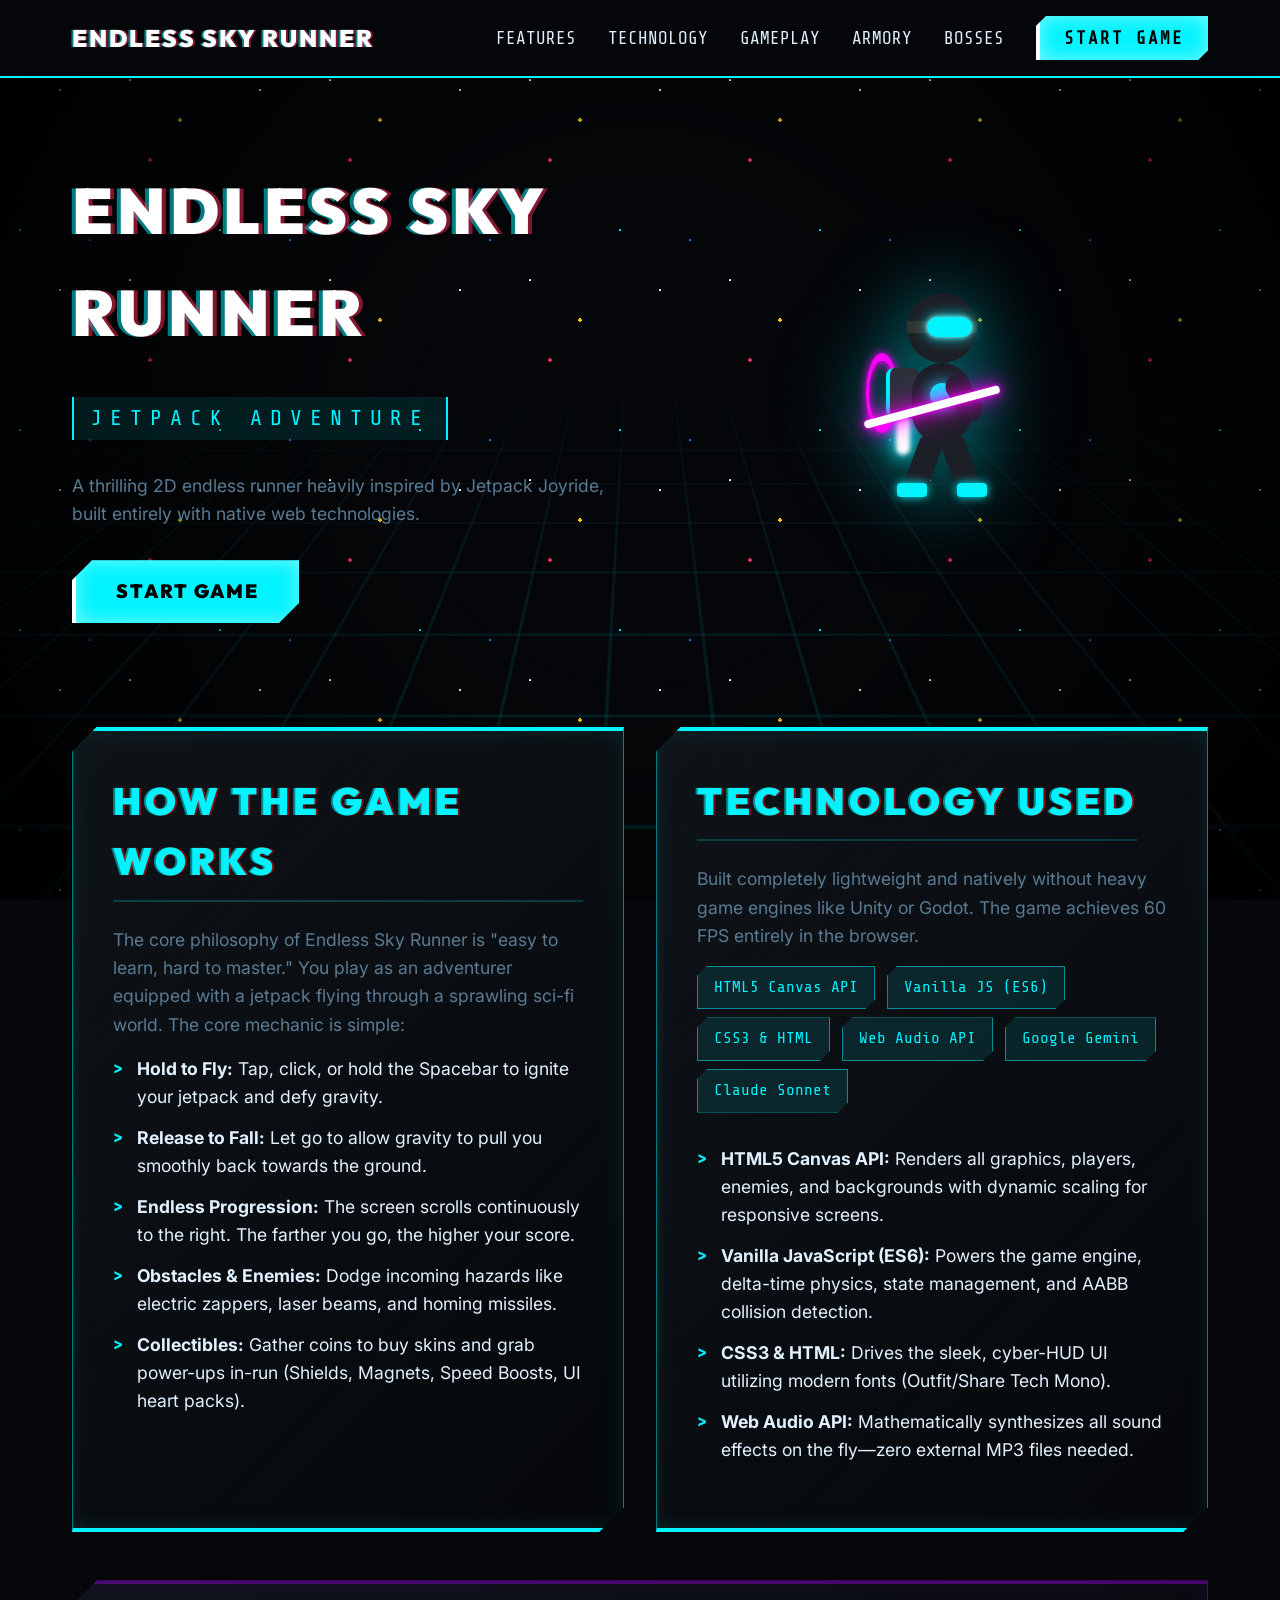
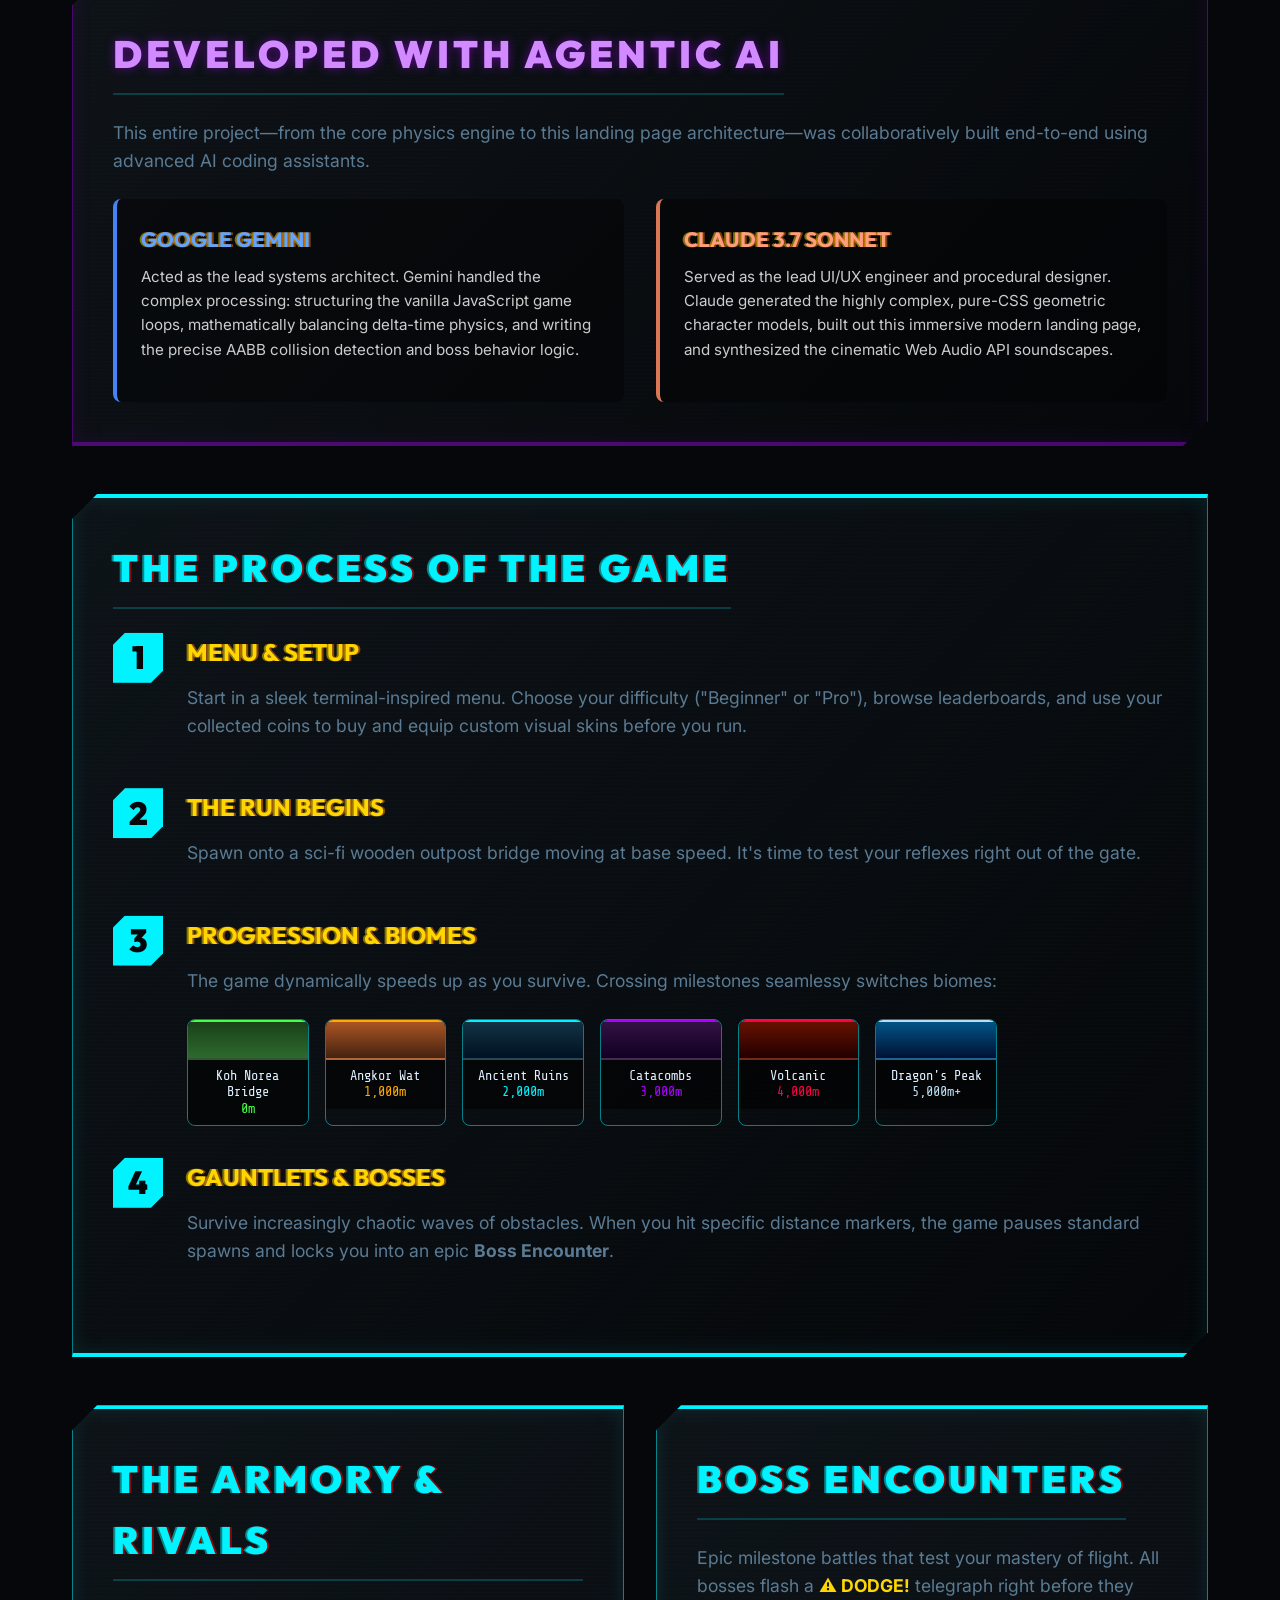
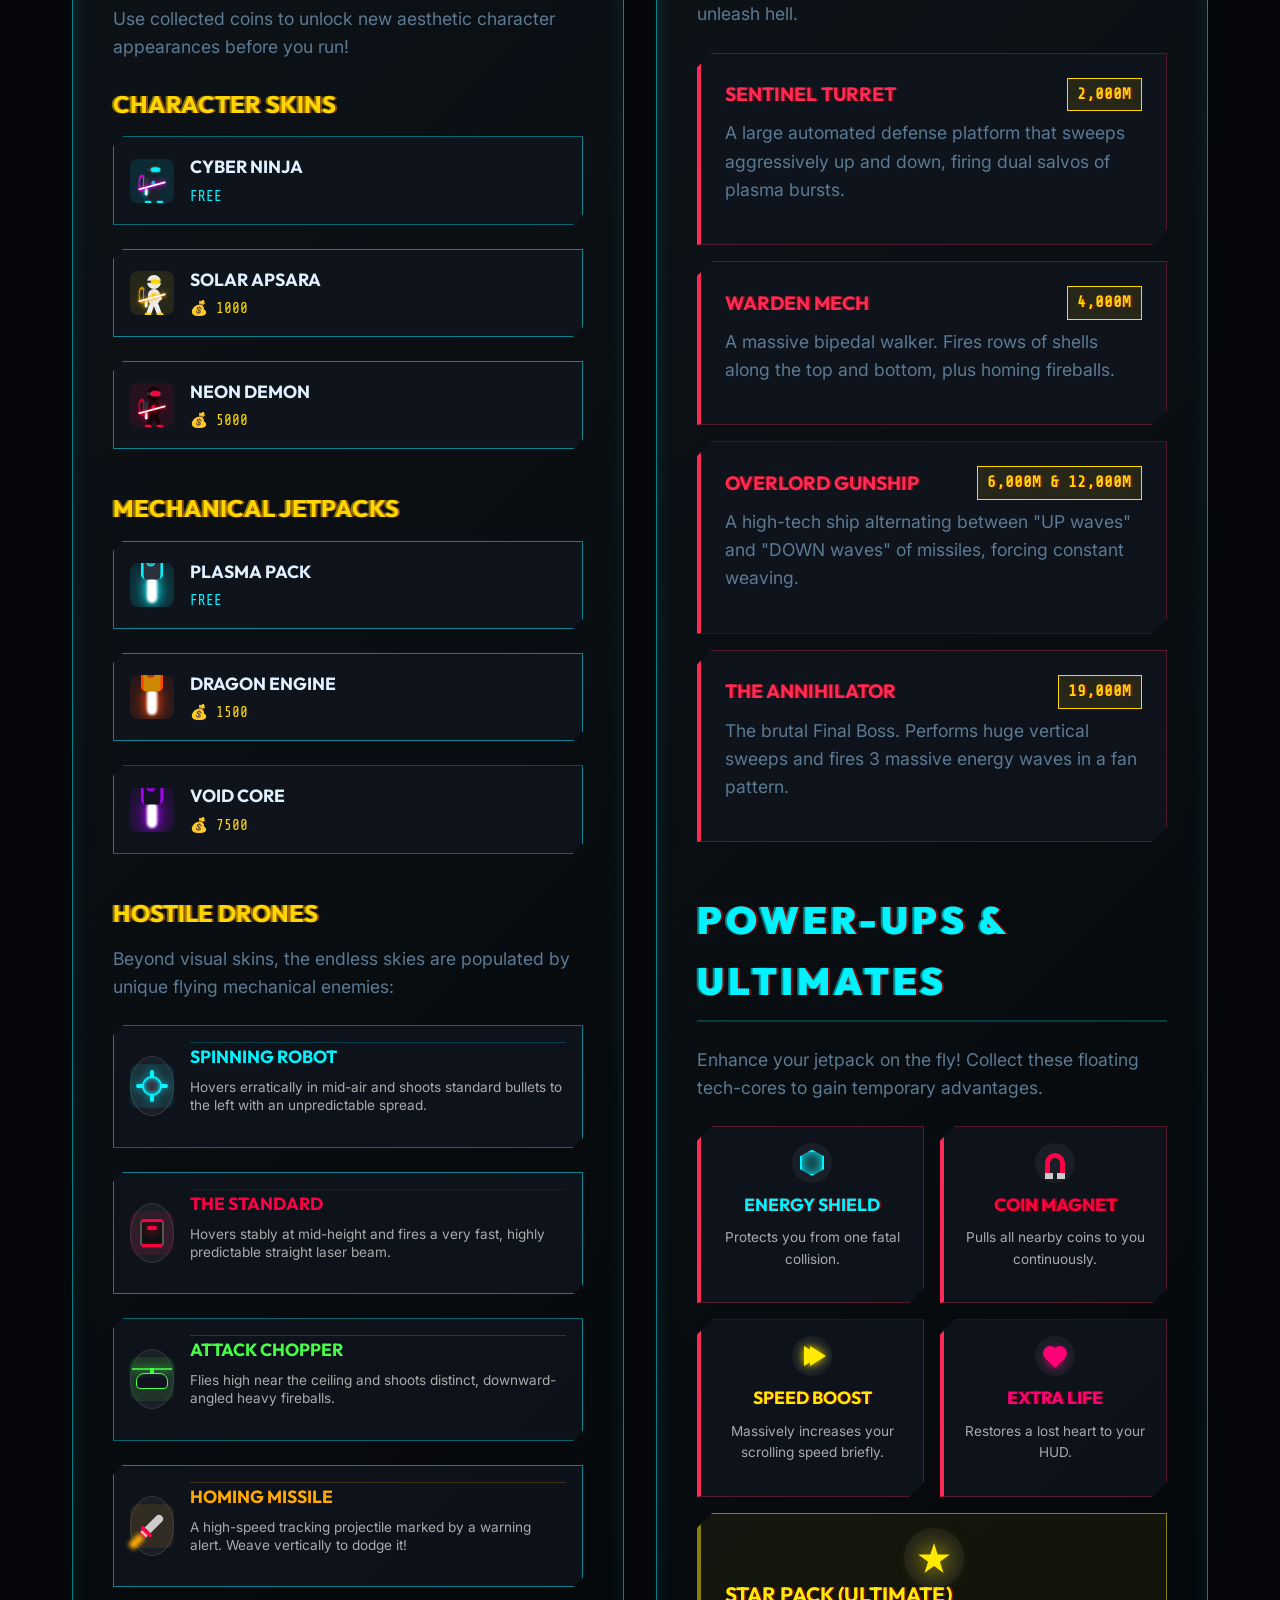
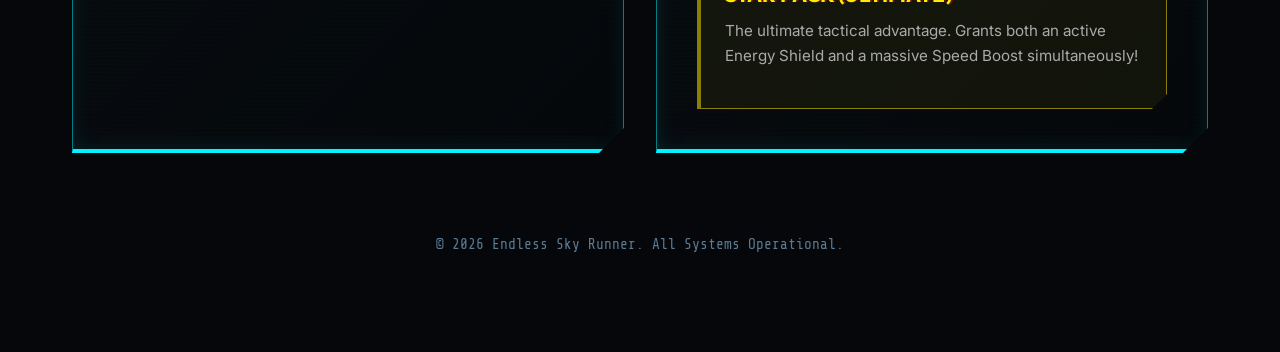
==== commit 5e50bf4c: "v8" ====
--- a/index.html
+++ b/index.html
@@ -3,162 +3,1374 @@
 
 <head>
   <meta charset="UTF-8">
-  <meta name="viewport"
-    content="width=device-width, initial-scale=1.0, maximum-scale=1.0, user-scalable=no, viewport-fit=cover">
-  <meta name="mobile-web-app-capable" content="yes">
-  <meta name="apple-mobile-web-app-capable" content="yes">
-  <meta name="apple-mobile-web-app-status-bar-style" content="black-translucent">
-  <meta name="theme-color" content="#080810">
-  <title>Sky Runner - Endless Journey</title>
-  <meta name="description" content="Khmer Sky Runner - A Jetpack Joyride-inspired endless runner with Cambodian themes">
-  <link href="https://fonts.googleapis.com/css2?family=Outfit:wght@400;600;800;900&family=Inter:wght@400;500;700&display=swap" rel="stylesheet">
-  <link rel="stylesheet" href="style.css">
+  <meta name="viewport" content="width=device-width, initial-scale=1.0">
+  <title>About - Endless Sky Runner: Jetpack Adventure</title>
+  <!-- Google Fonts -->
+  <link rel="preconnect" href="https://fonts.googleapis.com">
+  <link rel="preconnect" href="https://fonts.gstatic.com" crossorigin>
+  <link
+    href="https://fonts.googleapis.com/css2?family=Outfit:wght@400;600;800;900&family=Inter:wght@400;500;700&family=Share+Tech+Mono&display=swap"
+    rel="stylesheet">
+  <style>
+    :root {
+      --dark: #05070A;
+      --cyan: #00F3FF;
+      --cyanDark: #0088FF;
+      --gold: #FFD700;
+      --amber: #FF7B00;
+      --red: #FF2A55;
+      --textLight: #E2F1FF;
+      --textMuted: #5A7B93;
+      --glass: rgba(10, 14, 20, 0.85);
+      --glassBorder: rgba(0, 243, 255, 0.5);
+      --font-head: 'Outfit', sans-serif;
+      --font-body: 'Inter', sans-serif;
+      --font-tech: 'Share Tech Mono', monospace;
+    }
+
+    * {
+      box-sizing: border-box;
+      margin: 0;
+      padding: 0;
+    }
+
+    html {
+      scroll-behavior: smooth;
+    }
+
+    body {
+      font-family: var(--font-body);
+      background: var(--dark);
+      color: var(--textLight);
+      min-height: 100vh;
+      overflow-x: hidden;
+      line-height: 1.6;
+      margin: 0;
+    }
+
+    /* Sci-Fi Animated Background */
+    .bg-fx {
+      position: fixed;
+      inset: 0;
+      background: var(--dark);
+      z-index: -3;
+      overflow: hidden;
+    }
+
+    .cyber-grid {
+      position: absolute;
+      bottom: -50%;
+      left: -50%;
+      width: 200%;
+      height: 200%;
+      background-image:
+        linear-gradient(rgba(0, 243, 255, 0.2) 2px, transparent 2px),
+        linear-gradient(90deg, rgba(0, 243, 255, 0.2) 2px, transparent 2px);
+      background-size: 60px 60px;
+      transform: perspective(600px) rotateX(60deg) translateY(0);
+      animation: gridMove 3s linear infinite;
+      z-index: -2;
+      -webkit-mask-image: linear-gradient(to top, rgba(0, 0, 0, 1) 10%, rgba(0, 0, 0, 0) 60%);
+      mask-image: linear-gradient(to top, rgba(0, 0, 0, 1) 10%, rgba(0, 0, 0, 0) 60%);
+    }
+
+    @keyframes gridMove {
+      0% {
+        transform: perspective(600px) rotateX(60deg) translateY(0);
+      }
+
+      100% {
+        transform: perspective(600px) rotateX(60deg) translateY(60px);
+      }
+    }
+
+    .particles {
+      position: fixed;
+      inset: 0;
+      pointer-events: none;
+      z-index: -1;
+      background-image:
+        radial-gradient(1.5px 1.5px at 20px 30px, var(--cyan) 100%, transparent),
+        radial-gradient(1.5px 1.5px at 60px 90px, #ffffff 100%, transparent),
+        radial-gradient(2px 2px at 150px 160px, var(--red) 100%, transparent),
+        radial-gradient(1.5px 1.5px at 90px 40px, var(--cyanDark) 100%, transparent),
+        radial-gradient(1.5px 1.5px at 130px 80px, #ffffff 100%, transparent),
+        radial-gradient(2px 2px at 180px 120px, var(--gold) 100%, transparent);
+      background-size: 200px 200px;
+      animation: starsFall 6s linear infinite;
+    }
+
+    @keyframes starsFall {
+      0% {
+        transform: translateY(-200px);
+      }
+
+      100% {
+        transform: translateY(0);
+      }
+    }
+
+    .scanlines {
+      position: fixed;
+      inset: 0;
+      background: repeating-linear-gradient(0deg, rgba(0, 0, 0, 0.15), rgba(0, 0, 0, 0.15) 1px, transparent 1px, transparent 2px),
+        radial-gradient(circle at center, transparent 30%, rgba(0, 0, 0, 0.9) 100%);
+      pointer-events: none;
+      z-index: 0;
+    }
+
+    h1,
+    h2,
+    h3,
+    h4 {
+      font-family: var(--font-head);
+      text-transform: uppercase;
+    }
+
+    h1 {
+      font-size: clamp(36px, 6vw, 72px);
+      font-weight: 900;
+      letter-spacing: 4px;
+      color: #fff;
+      text-align: center;
+      text-shadow: 4px 0 0 rgba(255, 42, 85, 0.5), -4px 0 0 rgba(0, 243, 255, 0.5);
+      margin-bottom: 2rem;
+      animation: titleGlitch 4s infinite;
+    }
+
+    @keyframes titleGlitch {
+
+      0%,
+      96%,
+      98%,
+      100% {
+        transform: translate(0, 0);
+        filter: hue-rotate(0deg);
+        opacity: 1;
+      }
+
+      97% {
+        transform: translate(-5px, 5px);
+        filter: hue-rotate(90deg);
+        opacity: 0.8;
+      }
+
+      99% {
+        transform: translate(5px, -5px);
+        filter: hue-rotate(-90deg);
+        opacity: 0.9;
+      }
+    }
+
+    h2 {
+      font-size: clamp(24px, 3.5vw, 38px);
+      font-weight: 900;
+      color: var(--cyan);
+      letter-spacing: 4px;
+      margin-bottom: 1.5rem;
+      text-shadow: 2px 0 0 rgba(255, 0, 0, 0.5), -2px 0 0 rgba(0, 255, 255, 0.5);
+      border-bottom: 2px solid rgba(0, 243, 255, 0.2);
+      padding-bottom: 0.5rem;
+      display: inline-block;
+    }
+
+    h3 {
+      font-size: 1.5rem;
+      color: var(--gold);
+      margin-bottom: 0.8rem;
+      text-shadow: 2px 0 0 rgba(255, 123, 0, 0.5), -2px 0 0 rgba(255, 215, 0, 0.5);
+    }
+
+    p {
+      margin-bottom: 1rem;
+      color: var(--textMuted);
+      font-size: 1.1rem;
+    }
+
+    ul {
+      list-style: none;
+      padding-left: 0;
+      margin-bottom: 1.5rem;
+    }
+
+    ul li {
+      position: relative;
+      padding-left: 1.5rem;
+      margin-bottom: 0.8rem;
+      color: var(--textLight);
+      font-size: 1.1rem;
+    }
+
+    ul li::before {
+      content: '>';
+      position: absolute;
+      left: 0;
+      color: var(--cyan);
+      font-family: var(--font-tech);
+      font-weight: bold;
+    }
+
+    .container {
+      max-width: 1200px;
+      margin: 0 auto;
+      padding: 6rem 2rem;
+    }
+
+    .hero {
+      text-align: center;
+      padding: 4rem 0 6rem 0;
+    }
+
+    .hero p.subtitle {
+      font-family: var(--font-tech);
+      font-size: clamp(14px, 2vw, 22px);
+      color: var(--cyan);
+      text-transform: uppercase;
+      letter-spacing: 8px;
+      background: rgba(0, 243, 255, 0.1);
+      padding: 4px 16px;
+      border-left: 2px solid var(--cyan);
+      border-right: 2px solid var(--cyan);
+      display: inline-block;
+      margin-bottom: 2rem;
+    }
+
+    .glass-card {
+      background: linear-gradient(135deg, rgba(15, 20, 25, 0.95), rgba(5, 7, 10, 0.98));
+      border: 1px solid var(--glassBorder);
+      border-top: 4px solid var(--cyan);
+      border-bottom: 4px solid var(--cyan);
+      padding: 40px;
+      margin-bottom: 3rem;
+      position: relative;
+      box-shadow: 0 20px 50px rgba(0, 0, 0, 0.6), inset 0 0 20px rgba(0, 243, 255, 0.1);
+      clip-path: polygon(25px 0, 100% 0, 100% calc(100% - 25px), calc(100% - 25px) 100%, 0 100%, 0 25px);
+      transition: transform 0.3s ease;
+    }
+
+    .glass-card::before {
+      content: '';
+      position: absolute;
+      inset: 0;
+      background: repeating-linear-gradient(0deg, rgba(0, 243, 255, 0.02) 0px, transparent 1px, transparent 4px);
+      pointer-events: none;
+      z-index: 1;
+    }
+
+    .glass-card:hover {
+      transform: translateY(-5px);
+      box-shadow: 0 20px 50px rgba(0, 0, 0, 0.8), inset 0 0 30px rgba(0, 243, 255, 0.2);
+    }
+
+    .glass-card>* {
+      position: relative;
+      z-index: 2;
+    }
+
+    .grid-2 {
+      display: grid;
+      grid-template-columns: 1fr 1fr;
+      gap: 2rem;
+    }
+
+    .grid-3 {
+      display: grid;
+      grid-template-columns: repeat(auto-fit, minmax(300px, 1fr));
+      gap: 1.5rem;
+    }
+
+    .tech-badge {
+      display: inline-block;
+      font-family: var(--font-tech);
+      padding: 8px 16px;
+      background: rgba(0, 243, 255, 0.1);
+      color: var(--cyan);
+      border: 1px solid var(--glassBorder);
+      font-size: 1rem;
+      margin: 0 0.5rem 0.5rem 0;
+      clip-path: polygon(10px 0, 100% 0, 100% calc(100% - 10px), calc(100% - 10px) 100%, 0 100%, 0 10px);
+    }
+
+    .process-step {
+      display: flex;
+      align-items: flex-start;
+      margin-bottom: 2rem;
+    }
+
+    .step-number {
+      font-family: var(--font-head);
+      font-weight: 900;
+      font-size: 2rem;
+      color: var(--dark);
+      background: var(--cyan);
+      width: 50px;
+      height: 50px;
+      display: flex;
+      align-items: center;
+      justify-content: center;
+      flex-shrink: 0;
+      margin-right: 1.5rem;
+      clip-path: polygon(12px 0, 100% 0, 100% calc(100% - 12px), calc(100% - 12px) 100%, 0 100%, 0 12px);
+      box-shadow: 0 0 15px rgba(0, 243, 255, 0.5);
+    }
+
+    .boss-card {
+      background: rgba(15, 20, 30, 0.8);
+      border: 1px solid rgba(255, 42, 85, 0.3);
+      border-left: 4px solid var(--red);
+      padding: 1.5rem;
+      clip-path: polygon(15px 0, 100% 0, 100% calc(100% - 15px), calc(100% - 15px) 100%, 0 100%, 0 15px);
+      transition: all 0.3s ease;
+    }
+
+    .boss-card:hover {
+      transform: scale(1.02);
+      background: rgba(255, 42, 85, 0.1);
+      box-shadow: 0 0 20px rgba(255, 42, 85, 0.2);
+    }
+
+    .boss-card h4 {
+      color: var(--red);
+      font-size: 1.2rem;
+      margin-bottom: 0.5rem;
+      display: flex;
+      justify-content: space-between;
+      align-items: center;
+      text-shadow: 2px 0 0 rgba(255, 0, 0, 0.4);
+    }
+
+    .boss-distance {
+      font-family: var(--font-tech);
+      color: var(--gold);
+      background: rgba(255, 215, 0, 0.1);
+      border: 1px solid var(--gold);
+      padding: 0.2rem 0.6rem;
+      font-size: 1rem;
+    }
+
+    .highlight {
+      color: var(--cyan);
+      font-weight: 700;
+    }
+
+    .warning-text {
+      color: var(--gold);
+      font-weight: bold;
+    }
+
+    /* Skin Card */
+    .skin-card {
+      background: rgba(15, 20, 30, 0.8);
+      border: 1px solid var(--glassBorder);
+      padding: 1rem;
+      display: flex;
+      align-items: center;
+      gap: 1rem;
+      clip-path: polygon(10px 0, 100% 0, 100% calc(100% - 10px), calc(100% - 10px) 100%, 0 100%, 0 10px);
+      transition: all 0.3s ease;
+      margin-bottom: 0.5rem;
+    }
+
+    .skin-card:hover {
+      transform: translateY(-3px);
+      background: rgba(0, 243, 255, 0.1);
+      border-left: 4px solid var(--cyan);
+    }
+
+    .skin-visual {
+      width: 44px;
+      height: 44px;
+      display: flex;
+      align-items: center;
+      justify-content: center;
+      flex-shrink: 0;
+    }
+
+    .cube {
+      width: 100%;
+      height: 100%;
+      clip-path: polygon(25% 0%, 100% 0%, 75% 100%, 0% 100%);
+    }
+
+    .skin-info h4 {
+      color: var(--textLight);
+      font-size: 1.1rem;
+      margin-bottom: 0.2rem;
+      text-shadow: none;
+      letter-spacing: 0;
+      text-transform: uppercase;
+    }
+
+    .price {
+      font-family: var(--font-tech);
+      color: var(--gold);
+      font-size: 0.9rem;
+    }
+
+    .price.free {
+      color: var(--cyan);
+    }
+
+    /* Navbar */
+    .navbar {
+      position: fixed;
+      top: 0;
+      left: 0;
+      width: 100%;
+      padding: 1rem 0;
+      background: rgba(5, 7, 10, 0.9);
+      backdrop-filter: blur(10px);
+      border-bottom: 2px solid var(--cyan);
+      z-index: 1000;
+    }
+
+    .nav-content {
+      max-width: 1200px;
+      margin: 0 auto;
+      padding: 0 2rem;
+      display: flex;
+      justify-content: space-between;
+      align-items: center;
+    }
+
+    .nav-logo {
+      font-family: var(--font-head);
+      font-weight: 900;
+      font-size: 1.5rem;
+      color: #fff;
+      text-transform: uppercase;
+      letter-spacing: 2px;
+      text-decoration: none;
+      text-shadow: 2px 0 0 rgba(255, 42, 85, 0.5), -2px 0 0 rgba(0, 243, 255, 0.5);
+    }
+
+    .nav-links {
+      display: flex;
+      gap: 2rem;
+      align-items: center;
+    }
+
+    .nav-links a {
+      color: var(--textLight);
+      text-decoration: none;
+      font-family: var(--font-tech);
+      font-size: 1.1rem;
+      text-transform: uppercase;
+      transition: color 0.3s ease;
+    }
+
+    .nav-links a:hover {
+      color: var(--cyan);
+    }
+
+    .btn-play,
+    .nav-btn {
+      display: inline-block;
+      font-family: var(--font-head);
+      font-weight: 900;
+      font-size: 1.2rem;
+      text-transform: uppercase;
+      letter-spacing: 2px;
+      color: #000 !important;
+      background: var(--cyan) !important;
+      border: none;
+      padding: 16px 40px;
+      text-decoration: none;
+      cursor: pointer;
+      clip-path: polygon(20px 0, 100% 0, 100% calc(100% - 20px), calc(100% - 20px) 100%, 0 100%, 0 20px);
+      box-shadow: 0 0 20px rgba(0, 243, 255, 0.5), inset 0 0 20px rgba(255, 255, 255, 0.5);
+      border-left: 4px solid #fff;
+      transition: all 0.25s cubic-bezier(0.2, 0.8, 0.2, 1) !important;
+      position: relative;
+      overflow: hidden;
+      margin-top: 1rem;
+    }
+
+    .nav-btn {
+      padding: 8px 24px;
+      font-size: 1rem;
+      clip-path: polygon(10px 0, 100% 0, 100% calc(100% - 10px), calc(100% - 10px) 100%, 0 100%, 0 10px);
+      margin-top: 0;
+    }
+
+    .btn-play::before,
+    .nav-btn::before {
+      content: '';
+      position: absolute;
+      top: 0;
+      left: -100%;
+      width: 50%;
+      height: 100%;
+      background: linear-gradient(90deg, transparent, rgba(255, 255, 255, 0.8), transparent);
+      transform: skewX(-20deg);
+      transition: 0.5s;
+    }
+
+    .btn-play:hover,
+    .nav-btn:hover {
+      transform: translateY(-2px) scale(1.05);
+      box-shadow: 0 0 40px rgba(0, 243, 255, 0.8), inset 0 0 20px rgba(255, 255, 255, 0.8);
+      background: #fff !important;
+      border-left-color: var(--cyan);
+    }
+
+    .btn-play:hover::before,
+    .nav-btn:hover::before {
+      animation: shineRun 0.8s;
+    }
+
+    @keyframes shineRun {
+      100% {
+        left: 200%;
+      }
+    }
+
+    @keyframes float {
+
+      0%,
+      100% {
+        transform: scale(1.8) translateY(0);
+      }
+
+      50% {
+        transform: scale(1.8) translateY(-15px);
+      }
+    }
+
+    .hero-character {
+      width: 156px;
+      height: 204px;
+      margin: 0 auto;
+      filter: drop-shadow(0 0 40px rgba(0, 243, 255, 0.5));
+      animation: float 4s ease-in-out infinite;
+      transform-origin: center center;
+    }
+
+    .skin-img {
+      width: 100%;
+      height: 100%;
+      object-fit: contain;
+      filter: drop-shadow(0 0 10px rgba(255, 255, 255, 0.2));
+      transition: transform 0.3s;
+    }
+
+    .skin-card:hover .skin-img {
+      transform: scale(1.1);
+    }
+
+    /* CSS Character Model */
+    .css-ninja {
+      position: relative;
+      width: 156px;
+      height: 204px;
+      margin: 0 auto;
+    }
+
+    .css-ninja>div {
+      position: absolute;
+    }
+
+    .cn-ring {
+      width: 80px;
+      height: 80px;
+      border: 8px solid var(--accent-saber, #ff00ff);
+      border-radius: 50%;
+      top: 60px;
+      left: -20px;
+      box-shadow: 0 0 15px var(--accent-saber, #ff00ff), inset 0 0 15px var(--accent-saber, #ff00ff);
+      transform: scaleX(0.4);
+    }
+
+    .cn-body {
+      width: 60px;
+      height: 80px;
+      background: var(--bg-body, #1c1f26);
+      border-radius: 30px;
+      top: 70px;
+      left: 50px;
+      z-index: 2;
+    }
+
+    .cn-core {
+      width: 24px;
+      height: 24px;
+      background: var(--accent-glow, #00f3ff);
+      border-radius: 50%;
+      top: 90px;
+      left: 68px;
+      box-shadow: 0 0 15px var(--accent-glow, #00f3ff);
+      z-index: 3;
+    }
+
+    .cn-head {
+      width: 70px;
+      height: 70px;
+      background: var(--bg-body, #1c1f26);
+      border-radius: 50%;
+      top: 0;
+      left: 45px;
+      z-index: 4;
+    }
+
+    .cn-strap {
+      width: 70px;
+      height: 12px;
+      background: #333;
+      top: 28px;
+      left: 45px;
+      z-index: 5;
+    }
+
+    .cn-visor {
+      width: 45px;
+      height: 20px;
+      background: var(--accent-glow, #00f3ff);
+      border-radius: 10px;
+      top: 24px;
+      left: 65px;
+      box-shadow: 0 0 15px var(--accent-glow, #00f3ff), 0 0 5px #fff;
+      z-index: 6;
+    }
+
+    .cn-arm {
+      width: 24px;
+      height: 50px;
+      background: var(--bg-body, #1c1f26);
+      top: 80px;
+      left: 90px;
+      transform: rotate(-30deg);
+      border-radius: 12px;
+      z-index: 5;
+    }
+
+    .cn-saber {
+      width: 140px;
+      height: 8px;
+      background: #fff;
+      top: 110px;
+      left: 0;
+      border-radius: 4px;
+      box-shadow: 0 0 15px var(--accent-saber, #ff00ff), 0 0 5px var(--accent-saber, #ff00ff), 0 0 30px var(--accent-saber, #ff00ff);
+      z-index: 6;
+      transform: rotate(-15deg);
+    }
+
+    .cn-leg1 {
+      width: 24px;
+      height: 60px;
+      background: var(--bg-body, #1c1f26);
+      top: 140px;
+      left: 50px;
+      transform: rotate(20deg);
+      border-radius: 12px;
+      z-index: 1;
+    }
+
+    .cn-leg2 {
+      width: 24px;
+      height: 60px;
+      background: var(--bg-body, #1c1f26);
+      top: 140px;
+      left: 86px;
+      transform: rotate(-20deg);
+      border-radius: 12px;
+      z-index: 1;
+    }
+
+    .cn-boot1 {
+      width: 30px;
+      height: 14px;
+      background: var(--accent-glow, #00f3ff);
+      top: 190px;
+      left: 35px;
+      box-shadow: 0 0 10px var(--accent-glow, #00f3ff);
+      border-radius: 4px;
+      z-index: 2;
+    }
+
+    .cn-boot2 {
+      width: 30px;
+      height: 14px;
+      background: var(--accent-glow, #00f3ff);
+      top: 190px;
+      left: 95px;
+      box-shadow: 0 0 10px var(--accent-glow, #00f3ff);
+      border-radius: 4px;
+      z-index: 2;
+    }
+
+    .cn-jetpack {
+      width: 34px;
+      height: 50px;
+      background: #2b303a;
+      border-left: 4px solid var(--accent-glow, #00f3ff);
+      border-radius: 8px;
+      top: 75px;
+      left: 24px;
+      z-index: 1;
+    }
+
+    .cn-flame {
+      width: 14px;
+      height: 40px;
+      background: #fff;
+      border-radius: 10px;
+      top: 122px;
+      left: 34px;
+      z-index: 0;
+      box-shadow: 0 0 15px var(--accent-glow, #00f3ff), 0 0 30px var(--accent-glow, #00f3ff);
+      animation: jetFlame 0.1s linear infinite alternate;
+      transform-origin: top center;
+      filter: blur(2px);
+    }
+
+    @keyframes jetFlame {
+      0% {
+        transform: scaleY(1);
+        opacity: 0.8;
+      }
+
+      100% {
+        transform: scaleY(1.5);
+        opacity: 1;
+      }
+    }
+
+    /* Standalone Jetpack Models */
+    .css-pack {
+      position: relative;
+      width: 40px;
+      height: 80px;
+      margin: -10px auto 0;
+      transform: scale(0.65);
+      transform-origin: top center;
+    }
+
+    .css-pack>div {
+      position: absolute;
+    }
+
+    .cp-body {
+      width: 34px;
+      height: 50px;
+      background: var(--bg-body, #2b303a);
+      border-left: 4px solid var(--accent-glow, #00f3ff);
+      border-right: 4px solid var(--accent-glow, #00f3ff);
+      border-radius: 8px;
+      top: 0;
+      left: 3px;
+      z-index: 1;
+    }
+
+    .cp-core {
+      width: 14px;
+      height: 14px;
+      background: #222;
+      border: 2px solid var(--accent-glow, #00f3ff);
+      border-radius: 50%;
+      top: 16px;
+      left: 11px;
+      z-index: 2;
+      box-shadow: inset 0 0 10px var(--accent-glow, #00f3ff);
+    }
+
+    .cp-flame {
+      width: 16px;
+      height: 40px;
+      background: #fff;
+      border-radius: 10px;
+      top: 46px;
+      left: 12px;
+      z-index: 0;
+      box-shadow: 0 0 15px var(--accent-glow, #00f3ff), 0 0 30px var(--accent-glow, #00f3ff);
+      animation: jetFlame 0.1s linear infinite alternate;
+      transform-origin: top center;
+      filter: blur(2px);
+    }
+
+    /* Power-Up UI Models */
+    .css-power-container { width: 40px; height: 40px; position: relative; margin: 0 auto; display: flex; justify-content: center; align-items: center; border-radius: 50%; background: rgba(255,255,255,0.05); }
+    
+    .p-shield { width: 24px; height: 26px; background: rgba(0, 243, 255, 0.2); border: 2px solid #00f3ff; clip-path: polygon(50% 0%, 100% 25%, 100% 75%, 50% 100%, 0% 75%, 0% 25%); position: relative; box-shadow: inset 0 0 10px #00f3ff; }
+    
+    .p-magnet { width: 20px; height: 20px; background: transparent; border: 5px solid #ff0044; border-bottom: 0; border-radius: 12px 12px 0 0; position: relative; }
+    .p-magnet::before { content: ''; position: absolute; width: 8px; height: 6px; left: -5px; bottom: -6px; background: #ccc; }
+    .p-magnet::after { content: ''; position: absolute; width: 8px; height: 6px; right: -5px; bottom: -6px; background: #ccc; }
+    
+    .p-speed { width: 0; height: 0; border-style: solid; border-width: 10px 0 10px 16px; border-color: transparent transparent transparent #ffea00; position: relative; filter: drop-shadow(0 0 5px #ffea00); }
+    .p-speed::after { content: ''; position: absolute; width: 0; height: 0; border-style: solid; border-width: 10px 0 10px 16px; border-color: transparent transparent transparent #ffea00; left: -10px; top: -10px; }
+    
+    .p-heart { width: 14px; height: 14px; background: #ff0077; transform: rotate(45deg); position: relative; box-shadow: 0 0 10px #ff0077; margin-top: 4px; }
+    .p-heart::before, .p-heart::after { content: ''; position: absolute; width: 14px; height: 14px; background: #ff0077; border-radius: 50%; }
+    .p-heart::before { top: -7px; left: 0; }
+    .p-heart::after { top: 0; left: -7px; }
+
+    .p-ultimate-wrapper { filter: drop-shadow(0 0 8px #ffea00); }
+    .p-ultimate { width: 22px; height: 22px; background: #ffea00; clip-path: polygon(50% 0%, 61% 35%, 98% 35%, 68% 57%, 79% 91%, 50% 70%, 21% 91%, 32% 57%, 2% 35%, 39% 35%); animation: starSpin 3s linear infinite; margin-top: 2px; }
+    @keyframes starSpin { 100% { transform: rotate(360deg); } }
+
+    /* Drone UI Models */
+    .css-drone-container { width: 60px; height: 60px; position: relative; margin: 0 auto; display: flex; justify-content: center; align-items: center; border-radius: 50%; background: rgba(255,255,255,0.05); border: 1px solid rgba(255,255,255,0.1); }
+    
+    .d-spinner { width: 20px; height: 20px; background: #334; border: 2px solid #00f3ff; border-radius: 50%; position: relative; animation: linearSpin 2s linear infinite; box-shadow: inset 0 0 5px #00f3ff; }
+    .d-spinner::before { content: ''; position: absolute; width: 4px; height: 32px; background: #00f3ff; top: -8px; left: 6px; z-index: -1; border-radius: 2px; box-shadow: 0 0 10px #00f3ff; }
+    .d-spinner::after { content: ''; position: absolute; width: 32px; height: 4px; background: #00f3ff; top: 6px; left: -8px; z-index: -1; border-radius: 2px; box-shadow: 0 0 10px #00f3ff; }
+
+    .d-robot { width: 24px; height: 28px; background: #111; border: 2px solid #555; border-top: 3px solid #ff0044; border-bottom: 3px solid #ff0044; position: relative; overflow: hidden; border-radius: 4px; }
+    .d-robot::after { content: ''; position: absolute; width: 10px; height: 4px; background: #ff0044; top: 4px; left: 5px; box-shadow: 0 0 10px #ff0044; border-radius: 2px; animation: blink 1s infinite alternate; }
+
+    .d-heli { width: 32px; height: 16px; background: #112; border-radius: 8px 8px 4px 4px; border: 1px solid #44ff44; position: relative; margin-top: 4px; }
+    .d-heli::before { content: ''; position: absolute; width: 40px; height: 2px; background: rgba(68, 255, 68, 0.8); top: -6px; left: -5px; animation: linearSpin 0.2s linear infinite; box-shadow: 0 0 8px #44ff44; }
+    .d-heli::after { content: ''; position: absolute; width: 4px; height: 6px; background: #44ff44; top: -6px; left: 13px; }
+
+    .d-missile { width: 8px; height: 28px; background: #ccc; border-radius: 4px 4px 0 0; position: relative; transform: rotate(45deg); border-bottom: 2px solid #ff0044; }
+    .d-missile::before { content: ''; position: absolute; width: 14px; height: 4px; background: #ff0044; bottom: 2px; left: -3px; border-radius: 2px; }
+    .d-missile::after { content: ''; position: absolute; width: 8px; height: 16px; background: #ffaa00; top: 28px; left: 0; filter: blur(2px); animation: jetFlame 0.1s linear infinite alternate; }
+
+    @keyframes linearSpin { 100% { transform: rotate(360deg); } }
+    @keyframes blink { 0% { opacity: 0.3; } 100% { opacity: 1; } }
+
+    /* Biome UI Models */
+    .biome-grid {
+      display: grid;
+      grid-template-columns: repeat(auto-fit, minmax(110px, 1fr));
+      gap: 1rem;
+      margin-top: 1.5rem;
+    }
+    .biome-card {
+      border-radius: 8px;
+      overflow: hidden;
+      border: 1px solid var(--glassBorder);
+      display: flex;
+      flex-direction: column;
+      transition: transform 0.3s;
+    }
+    .biome-card:hover { transform: translateY(-3px); border-color: #fff; box-shadow: 0 0 15px rgba(0, 243, 255, 0.4); }
+    .biome-color { height: 40px; border-bottom: 2px solid rgba(255,255,255,0.1); }
+    .biome-name { background: rgba(0,0,0,0.6); padding: 0.5rem; text-align: center; font-family: var(--font-tech); font-size: 0.85rem; color: var(--textLight); line-height: 1.2; }
+    .b-jungle { background: linear-gradient(180deg, #1A401A, #2D6A2D); border-top: 2px solid #44ff44; }
+    .b-angkor { background: linear-gradient(180deg, #AA5522, #442211); border-top: 2px solid #ffaa00; }
+    .b-ruins { background: linear-gradient(180deg, #113344, #001122); border-top: 2px solid #00f3ff; }
+    .b-catacombs { background: linear-gradient(180deg, #331144, #110022); border-top: 2px solid #aa00ff; }
+    .b-volcanic { background: linear-gradient(180deg, #661100, #220000); border-top: 2px solid #ff0044; }
+    .b-dragon { background: linear-gradient(180deg, #005588, #001133); border-top: 2px solid #bbddee; }
+    @media (max-width: 768px) {
+      h1 {
+        font-size: 2.5rem !important;
+      }
+
+      .hero {
+        flex-direction: column;
+        text-align: center !important;
+      }
+
+      .hero-text {
+        text-align: center !important;
+      }
+
+      .hero-text h1 {
+        text-align: center !important;
+      }
+
+      .grid-2 {
+        grid-template-columns: 1fr;
+      }
+
+      .container {
+        padding: 6rem 1rem 2rem 1rem;
+      }
+
+      .nav-logo {
+        font-size: 1.1rem;
+      }
+
+      .nav-links a:not(.nav-btn) {
+        display: none;
+      }
+
+      .nav-links {
+        gap: 1rem;
+      }
+    }
+  </style>
 </head>
 
 <body>
-  <!-- Rotate Device Overlay for Mobile Portrait -->
-  <div id="rotateOverlay">
-    <div style="font-size: 50px; margin-bottom: 16px;">🔄</div>
-    <h2>Please Rotate Screen</h2>
-    <p>Sky Runner is designed to be played in landscape mode.</p>
+  <nav class="navbar">
+    <div class="nav-content">
+      <a href="#" class="nav-logo">Endless Sky Runner</a>
+      <div class="nav-links">
+        <a href="#how-it-works">Features</a>
+        <a href="#tech">Technology</a>
+        <a href="#process">Gameplay</a>
+        <a href="#armory">Armory</a>
+        <a href="#bosses">Bosses</a>
+        <a href="game.html" class="nav-btn">Start Game</a>
+      </div>
+    </div>
+  </nav>
+
+  <div class="bg-fx">
+    <div class="cyber-grid"></div>
+    <div class="particles"></div>
   </div>
-
-  <div id="gameWrapper">
-    <canvas id="gameCanvas"></canvas>
-
-    <!-- In-Game HUD -->
-    <div id="hud" class="hidden">
-      <div id="hudTop">
-        <div style="display:flex; align-items:center; gap:12px;">
-          <button id="pauseBtnHUD" title="Pause Game">
-            <svg width="20" height="20" viewBox="0 0 24 24" fill="currentColor"><rect x="6" y="4" width="4" height="16" rx="1"/><rect x="14" y="4" width="4" height="16" rx="1"/></svg>
-          </button>
-          <div id="distDisplay" class="hud-panel">
-            <span id="distIcon" style="display:flex; align-items:center;">
-              <svg width="20" height="20" viewBox="0 0 24 24" fill="none" stroke="currentColor" stroke-width="2" stroke-linecap="round" stroke-linejoin="round"><polygon points="13 2 3 14 12 14 11 22 21 10 12 10 13 2"/></svg>
-            </span>
-            <span id="distVal">0 m</span>
-          </div>
-        </div>
-        <div id="coinDisplay" class="hud-panel">
-          <span style="display:flex; align-items:center;">
-            <svg width="20" height="20" viewBox="0 0 24 24" fill="none" stroke="currentColor" stroke-width="2" stroke-linecap="round" stroke-linejoin="round"><polygon points="12 2 22 8.5 22 15.5 12 22 2 15.5 2 8.5 12 2"/><circle cx="12" cy="12" r="3"/></svg>
-          </span>
-          <span id="coinVal">0</span>
-        </div>
-        <div id="heartsDisplay">❤️❤️❤️</div>
+  <div class="scanlines"></div>
+
+  <div class="container" style="position: relative; z-index: 2;">
+    <!-- Hero Section -->
+    <main class="hero"
+      style="display: flex; align-items: center; justify-content: center; gap: 4rem; text-align: left; flex-wrap: wrap;">
+      <div class="hero-text" style="flex: 1; min-width: 300px; max-width: 600px;">
+        <h1 style="text-align: left; font-size: clamp(32px, 5vw, 64px);">Endless Sky Runner</h1>
+        <p class="subtitle">Jetpack Adventure</p>
+        <p>A thrilling 2D endless runner heavily inspired by Jetpack Joyride, built entirely with native web
+          technologies.</p>
+        <a href="game.html" class="btn-play">Start Game</a>
       </div>
-      <div id="puBar" class="hidden">
-        <span id="puIcon">🛡️</span>
-        <div id="puTrack">
-          <div id="puFill"></div>
+      <div class="hero-image" style="flex: 1; min-width: 300px; display: flex; justify-content: center;">
+        <div class="hero-character css-ninja"
+          style="--bg-body: #1c1f26; --accent-glow: #00f3ff; --accent-saber: #ff00ff;">
+          <div class="cn-jetpack"></div>
+          <div class="cn-flame"></div>
+          <div class="cn-ring"></div>
+          <div class="cn-body"></div>
+          <div class="cn-core"></div>
+          <div class="cn-head"></div>
+          <div class="cn-strap"></div>
+          <div class="cn-visor"></div>
+          <div class="cn-arm"></div>
+          <div class="cn-saber"></div>
+          <div class="cn-leg1"></div>
+          <div class="cn-leg2"></div>
+          <div class="cn-boot1"></div>
+          <div class="cn-boot2"></div>
         </div>
       </div>
+    </main>
+
+    <div class="grid-2">
+      <!-- How it works -->
+      <section class="glass-card" id="how-it-works">
+        <h2>How the Game Works</h2>
+        <p>The core philosophy of Endless Sky Runner is "easy to learn, hard to master." You play as an adventurer equipped with a jetpack flying through a sprawling sci-fi world. The core mechanic is simple:</p>
+        <ul>
+          <li><strong>Hold to Fly:</strong> Tap, click, or hold the Spacebar to ignite your jetpack and defy gravity.
+          </li>
+          <li><strong>Release to Fall:</strong> Let go to allow gravity to pull you smoothly back towards the ground.
+          </li>
+          <li><strong>Endless Progression:</strong> The screen scrolls continuously to the right. The farther you go,
+            the higher your score.</li>
+          <li><strong>Obstacles & Enemies:</strong> Dodge incoming hazards like electric zappers, laser beams, and
+            homing missiles.</li>
+          <li><strong>Collectibles:</strong> Gather coins to buy skins and grab power-ups in-run (Shields, Magnets,
+            Speed Boosts, UI heart packs).</li>
+        </ul>
+      </section>
+
+      <!-- Technology -->
+      <section class="glass-card" id="tech">
+        <h2>Technology Used</h2>
+        <p>Built completely lightweight and natively without heavy game engines like Unity or Godot. The game achieves
+          60 FPS entirely in the browser.</p>
+
+        <div style="margin-bottom: 1.5rem;">
+          <span class="tech-badge">HTML5 Canvas API</span>
+          <span class="tech-badge">Vanilla JS (ES6)</span>
+          <span class="tech-badge">CSS3 & HTML</span>
+          <span class="tech-badge">Web Audio API</span>
+          <span class="tech-badge">Google Gemini</span>
+          <span class="tech-badge">Claude Sonnet</span>
+        </div>
+
+        <ul>
+          <li><strong>HTML5 Canvas API:</strong> Renders all graphics, players, enemies, and backgrounds with dynamic scaling for responsive screens.</li>
+          <li><strong>Vanilla JavaScript (ES6):</strong> Powers the game engine, delta-time physics, state management, and AABB collision detection.</li>
+          <li><strong>CSS3 & HTML:</strong> Drives the sleek, cyber-HUD UI utilizing modern fonts (Outfit/Share Tech Mono).</li>
+          <li><strong>Web Audio API:</strong> Mathematically synthesizes all sound effects on the fly—zero external MP3 files needed.</li>
+        </ul>
+      </section>
     </div>
 
-    <!-- Start Screen -->
-    <div class="screen" id="startScreen">
-      <div class="startLeft">
-        <div class="naka">🚀</div>
-        <div class="screenTitle">Endless<br>Sky Runner</div>
-        <div class="screenSub">Jetpack Adventure</div>
-        <div class="dline"></div>
-        <button class="btn primary" id="startBtn">Start Game</button>
-        <div class="startRow">
-          <button class="btn secondary" id="skinsBtn">👤 Skins</button>
-          <button class="btn secondary" id="leaderBtn">🏆 Leaderboard</button>
+    <!-- AI Development -->
+    <section class="glass-card" style="border-color: rgba(170, 0, 255, 0.4); box-shadow: 0 20px 50px rgba(0, 0, 0, 0.6), inset 0 0 20px rgba(170, 0, 255, 0.1);">
+      <h2 style="color: #d18aff; text-shadow: 0 0 10px rgba(170,0,255,0.5);">Developed with Agentic AI</h2>
+      <p>This entire project—from the core physics engine to this landing page architecture—was collaboratively built end-to-end using advanced AI coding assistants.</p>
+      
+      <div class="grid-2" style="margin-top: 1.5rem; gap: 2rem;">
+        <div style="background: rgba(0,0,0,0.4); padding: 1.5rem; border-radius: 8px; border-left: 4px solid #4285F4;">
+          <h3 style="color: #63a4ff; margin-bottom: 0.5rem; font-size: 1.3rem;">Google Gemini</h3>
+          <p style="font-size: 0.95rem; color: #ccc;">Acted as the lead systems architect. Gemini handled the complex processing: structuring the vanilla JavaScript game loops, mathematically balancing delta-time physics, and writing the precise AABB collision detection and boss behavior logic.</p>
         </div>
-        <div class="instruct">
-          👆 Hold to fly &nbsp;|&nbsp; Release to fall<br>
-          🚧 Avoid obstacles &nbsp;|&nbsp; 💰 Collect coins<br>
-          ⚡ Grab power-ups!
+        <div style="background: rgba(0,0,0,0.4); padding: 1.5rem; border-radius: 8px; border-left: 4px solid #D97757;">
+          <h3 style="color: #ff9d7f; margin-bottom: 0.5rem; font-size: 1.3rem;">Claude 3.7 Sonnet</h3>
+          <p style="font-size: 0.95rem; color: #ccc;">Served as the lead UI/UX engineer and procedural designer. Claude generated the highly complex, pure-CSS geometric character models, built out this immersive modern landing page, and synthesized the cinematic Web Audio API soundscapes.</p>
         </div>
       </div>
-      <div class="startRight">
-        <div id="totalCoinsBox">💰 <span id="totalCoinsStart">0</span></div>
-        <div id="dailyNotif" class="hidden">🎁 Daily Reward!</div>
-      </div>
-    </div>
-
-    <!-- Game Over Screen -->
-    <div class="screen hidden" id="gameOverScreen">
-      <div class="screenTitle">💀 Game Over</div>
-      <div class="screenSub">Better luck next time!</div>
-      <div class="dline"></div>
-      <div class="goStats">
-        <div class="goStat"><span>📏 Distance</span><span id="goDist">0 m</span></div>
-        <div class="goStat"><span>💰 Coins</span><span id="goCoins">0</span></div>
-        <div class="goStat"><span>🎯 Score</span><span id="goScore">0</span></div>
-        <div class="goStat best"><span>🏆 Best</span><span id="goBest">0</span></div>
-      </div>
-      <div class="goButtons">
-        <button class="btn primary" id="restartBtn">Play Again</button>
-        <button class="btn secondary" id="homeBtn">🏠 Home</button>
-      </div>
-    </div>
-
-    <!-- Pause Screen -->
-    <div class="screen hidden" id="pauseScreen">
-      <div class="screenTitle">⏸️ Paused</div>
-      <div class="screenSub">Take a breather!</div>
-      <div class="dline"></div>
-      <div class="goButtons">
-        <button class="btn primary" id="resumeBtn">▶️ Resume</button>
-        <button class="btn secondary" id="quitBtn">🏠 Quit to Menu</button>
-      </div>
-    </div>
-
-    <!-- Skins Overlay -->
-    <div class="overlay hidden" id="skinsOverlay">
-      <div class="panel" style="display:flex; flex-direction:column;">
-        <div class="panelTitle">Skins & Gear <span class="panelClose" id="skinsClose">✕</span></div>
-        <div class="tabRow">
-          <button class="tabBtn active" id="tabChars">👤 Characters</button>
-          <button class="tabBtn" id="tabJets">🚀 Jetpacks</button>
-        </div>
-        <div class="panelScroll">
-          <div id="skinsList"></div>
+    </section>
+
+    <!-- The Process -->
+    <section class="glass-card" id="process">
+      <h2>The Process of the Game</h2>
+
+      <div class="process-step">
+        <div class="step-number">1</div>
+        <div class="step-content">
+          <h3>Menu & Setup</h3>
+          <p>Start in a sleek terminal-inspired menu. Choose your difficulty ("Beginner" or "Pro"), browse leaderboards,
+            and use your collected coins to buy and equip custom visual skins before you run.</p>
         </div>
       </div>
+
+      <div class="process-step">
+        <div class="step-number">2</div>
+        <div class="step-content">
+          <h3>The Run Begins</h3>
+          <p>Spawn onto a sci-fi wooden outpost bridge moving at base speed. It's time to test your reflexes right out
+            of the gate.</p>
+        </div>
+      </div>
+
+      <div class="process-step">
+        <div class="step-number">3</div>
+        <div class="step-content">
+          <h3>Progression & Biomes</h3>
+          <p>The game dynamically speeds up as you survive. Crossing milestones seamlessy switches biomes:</p>
+          
+          <div class="biome-grid">
+            <div class="biome-card">
+              <div class="biome-color b-jungle"></div>
+              <div class="biome-name">Koh Norea Bridge<br><span style="color:#44ff44;">0m</span></div>
+            </div>
+            <div class="biome-card">
+              <div class="biome-color b-angkor"></div>
+              <div class="biome-name">Angkor Wat<br><span style="color:#ffaa00;">1,000m</span></div>
+            </div>
+            <div class="biome-card">
+              <div class="biome-color b-ruins"></div>
+              <div class="biome-name">Ancient Ruins<br><span style="color:#00f3ff;">2,000m</span></div>
+            </div>
+            <div class="biome-card">
+              <div class="biome-color b-catacombs"></div>
+              <div class="biome-name">Catacombs<br><span style="color:#aa00ff;">3,000m</span></div>
+            </div>
+            <div class="biome-card">
+              <div class="biome-color b-volcanic"></div>
+              <div class="biome-name">Volcanic<br><span style="color:#ff0044;">4,000m</span></div>
+            </div>
+            <div class="biome-card">
+              <div class="biome-color b-dragon"></div>
+              <div class="biome-name">Dragon's Peak<br><span style="color:#bbddee;">5,000m+</span></div>
+            </div>
+          </div>
+        </div>
+      </div>
+
+      <div class="process-step">
+        <div class="step-number">4</div>
+        <div class="step-content">
+          <h3>Gauntlets & Bosses</h3>
+          <p>Survive increasingly chaotic waves of obstacles. When you hit specific distance markers, the game pauses
+            standard spawns and locks you into an epic <strong>Boss Encounter</strong>.</p>
+        </div>
+      </div>
+    </section>
+
+    <!-- Characters & Bosses Grid -->
+    <div class="grid-2">
+      <!-- Character / Jetpacks -->
+      <section class="glass-card" id="armory">
+        <h2>The Armory & Rivals</h2>
+        <p>Use collected coins to unlock new aesthetic character appearances before you run!</p>
+
+        <h3 style="margin-top: 1.5rem;">Character Skins</h3>
+        <div class="grid-3" style="gap: 1rem; margin-bottom: 2rem;">
+          <div class="skin-card">
+            <div class="skin-visual"
+              style="border-radius: 8px; background: rgba(0, 243, 255, 0.1); position: relative; overflow: hidden;">
+              <div class="css-ninja"
+                style="transform: scale(0.2); transform-origin: top left; position: absolute; left: 8px; top: 4px; --bg-body: #1c1f26; --accent-glow: #00f3ff; --accent-saber: #ff00ff;">
+                <div class="cn-jetpack"></div>
+                <div class="cn-flame"></div>
+                <div class="cn-ring"></div>
+                <div class="cn-body"></div>
+                <div class="cn-core"></div>
+                <div class="cn-head"></div>
+                <div class="cn-strap"></div>
+                <div class="cn-visor"></div>
+                <div class="cn-arm"></div>
+                <div class="cn-saber"></div>
+                <div class="cn-leg1"></div>
+                <div class="cn-leg2"></div>
+                <div class="cn-boot1"></div>
+                <div class="cn-boot2"></div>
+              </div>
+            </div>
+            <div class="skin-info">
+              <h4>Cyber Ninja</h4>
+              <div class="price free">FREE</div>
+            </div>
+          </div>
+
+          <div class="skin-card">
+            <div class="skin-visual"
+              style="border-radius: 8px; background: rgba(255, 215, 0, 0.1); position: relative; overflow: hidden;">
+              <div class="css-ninja"
+                style="transform: scale(0.2); transform-origin: top left; position: absolute; left: 8px; top: 4px; --bg-body: #eeeeee; --accent-glow: #ffd700; --accent-saber: #ffaa00;">
+                <div class="cn-jetpack"></div>
+                <div class="cn-flame"></div>
+                <div class="cn-ring"></div>
+                <div class="cn-body"></div>
+                <div class="cn-core"></div>
+                <div class="cn-head"></div>
+                <div class="cn-strap"></div>
+                <div class="cn-visor"></div>
+                <div class="cn-arm"></div>
+                <div class="cn-saber"></div>
+                <div class="cn-leg1"></div>
+                <div class="cn-leg2"></div>
+                <div class="cn-boot1"></div>
+                <div class="cn-boot2"></div>
+              </div>
+            </div>
+            <div class="skin-info">
+              <h4>Solar Apsara</h4>
+              <div class="price">💰 1000</div>
+            </div>
+          </div>
+
+          <div class="skin-card">
+            <div class="skin-visual"
+              style="border-radius: 8px; background: rgba(255, 0, 68, 0.1); position: relative; overflow: hidden;">
+              <div class="css-ninja"
+                style="transform: scale(0.2); transform-origin: top left; position: absolute; left: 8px; top: 4px; --bg-body: #150505; --accent-glow: #ff0044; --accent-saber: #ff0033;">
+                <div class="cn-jetpack"></div>
+                <div class="cn-flame"></div>
+                <div class="cn-ring"></div>
+                <div class="cn-body"></div>
+                <div class="cn-core"></div>
+                <div class="cn-head"></div>
+                <div class="cn-strap"></div>
+                <div class="cn-visor"></div>
+                <div class="cn-arm"></div>
+                <div class="cn-saber"></div>
+                <div class="cn-leg1"></div>
+                <div class="cn-leg2"></div>
+                <div class="cn-boot1"></div>
+                <div class="cn-boot2"></div>
+              </div>
+            </div>
+            <div class="skin-info">
+              <h4>Neon Demon</h4>
+              <div class="price">💰 5000</div>
+            </div>
+          </div>
+        </div>
+
+        <h3 style="margin-top: 2rem;">Mechanical Jetpacks</h3>
+        <div class="grid-3" style="gap: 1rem; margin-bottom: 2rem;">
+          <div class="skin-card">
+            <div class="skin-visual"
+              style="border-radius: 8px; background: rgba(0, 243, 255, 0.1); overflow: hidden; padding-top: 14px;">
+              <div class="css-pack" style="--bg-body: #2b303a; --accent-glow: #00f3ff;">
+                <div class="cp-body"></div>
+                <div class="cp-core"></div>
+                <div class="cp-flame"></div>
+              </div>
+            </div>
+            <div class="skin-info">
+              <h4>Plasma Pack</h4>
+              <div class="price free">FREE</div>
+            </div>
+          </div>
+
+          <div class="skin-card">
+            <div class="skin-visual"
+              style="border-radius: 8px; background: rgba(255, 68, 0, 0.1); overflow: hidden; padding-top: 14px;">
+              <div class="css-pack" style="--bg-body: #cc8800; --accent-glow: #ff4400;">
+                <div class="cp-body"></div>
+                <div class="cp-core"></div>
+                <div class="cp-flame"></div>
+              </div>
+            </div>
+            <div class="skin-info">
+              <h4>Dragon Engine</h4>
+              <div class="price">💰 1500</div>
+            </div>
+          </div>
+
+          <div class="skin-card">
+            <div class="skin-visual"
+              style="border-radius: 8px; background: rgba(170, 0, 255, 0.1); overflow: hidden; padding-top: 14px;">
+              <div class="css-pack" style="--bg-body: #111122; --accent-glow: #aa00ff;">
+                <div class="cp-body"></div>
+                <div class="cp-core"></div>
+                <div class="cp-flame"></div>
+              </div>
+            </div>
+            <div class="skin-info">
+              <h4>Void Core</h4>
+              <div class="price">💰 7500</div>
+            </div>
+          </div>
+        </div>
+
+        <h3 style="margin-top: 2rem;">Hostile Drones</h3>
+        <p>Beyond visual skins, the endless skies are populated by unique flying mechanical enemies:</p>
+        <div class="grid-3" style="gap: 1rem; margin-top: 1.5rem; margin-bottom: 2rem;">
+          <!-- Spinning Robot -->
+          <div class="skin-card">
+            <div class="skin-visual" style="border-radius: 8px; background: rgba(0, 243, 255, 0.1); padding: 1rem 0;">
+              <div class="css-drone-container">
+                <div class="d-spinner"></div>
+              </div>
+            </div>
+            <div class="skin-info" style="border-top: 1px solid rgba(0, 243, 255, 0.2);">
+              <h4 style="color: #00f3ff; margin-bottom: 0.5rem;">Spinning Robot</h4>
+              <p style="font-size: 0.85rem; color: #aaa; line-height: 1.3;">Hovers erratically in mid-air and shoots standard bullets to the left with an unpredictable spread.</p>
+            </div>
+          </div>
+
+          <!-- Standard Robot -->
+          <div class="skin-card">
+            <div class="skin-visual" style="border-radius: 8px; background: rgba(255, 0, 68, 0.1); padding: 1rem 0;">
+              <div class="css-drone-container">
+                <div class="d-robot"></div>
+              </div>
+            </div>
+            <div class="skin-info" style="border-top: 1px solid rgba(255, 0, 68, 0.2);">
+              <h4 style="color: #ff0044; margin-bottom: 0.5rem;">The Standard</h4>
+              <p style="font-size: 0.85rem; color: #aaa; line-height: 1.3;">Hovers stably at mid-height and fires a very fast, highly predictable straight laser beam.</p>
+            </div>
+          </div>
+
+          <!-- Helicopter -->
+          <div class="skin-card">
+            <div class="skin-visual" style="border-radius: 8px; background: rgba(68, 255, 68, 0.1); padding: 1rem 0;">
+              <div class="css-drone-container">
+                <div class="d-heli"></div>
+              </div>
+            </div>
+            <div class="skin-info" style="border-top: 1px solid rgba(68, 255, 68, 0.2);">
+              <h4 style="color: #44ff44; margin-bottom: 0.5rem;">Attack Chopper</h4>
+              <p style="font-size: 0.85rem; color: #aaa; line-height: 1.3;">Flies high near the ceiling and shoots distinct, downward-angled heavy fireballs.</p>
+            </div>
+          </div>
+
+          <!-- Homing Missile -->
+          <div class="skin-card">
+            <div class="skin-visual" style="border-radius: 8px; background: rgba(255, 170, 0, 0.1); padding: 1rem 0;">
+              <div class="css-drone-container">
+                <div class="d-missile"></div>
+              </div>
+            </div>
+            <div class="skin-info" style="border-top: 1px solid rgba(255, 170, 0, 0.2);">
+              <h4 style="color: #ffaa00; margin-bottom: 0.5rem;">Homing Missile</h4>
+              <p style="font-size: 0.85rem; color: #aaa; line-height: 1.3;">A high-speed tracking projectile marked by a warning alert. Weave vertically to dodge it!</p>
+            </div>
+          </div>
+        </div>
+      </section>
+
+      <!-- Boss Encounters -->
+      <section class="glass-card" id="bosses">
+        <h2>Boss Encounters</h2>
+        <p>Epic milestone battles that test your mastery of flight. All bosses flash a <span class="warning-text">⚠️
+            DODGE!</span> telegraph right before they unleash hell.</p>
+
+        <div class="grid-3" style="grid-template-columns: 1fr; gap: 1rem; margin-top: 1.5rem;">
+          <div class="boss-card">
+            <h4>Sentinel Turret <span class="boss-distance">2,000m</span></h4>
+            <p>A large automated defense platform that sweeps aggressively up and down, firing dual salvos of plasma
+              bursts.</p>
+          </div>
+
+          <div class="boss-card">
+            <h4>Warden Mech <span class="boss-distance">4,000m</span></h4>
+            <p>A massive bipedal walker. Fires rows of shells along the top and bottom, plus homing fireballs.</p>
+          </div>
+
+          <div class="boss-card">
+            <h4>Overlord Gunship <span class="boss-distance">6,000m & 12,000m</span></h4>
+            <p>A high-tech ship alternating between "UP waves" and "DOWN waves" of missiles, forcing constant weaving.
+            </p>
+          </div>
+
+          <div class="boss-card">
+            <h4>The Annihilator <span class="boss-distance">19,000m</span></h4>
+            <p>The brutal Final Boss. Performs huge vertical sweeps and fires 3 massive energy waves in a fan pattern.
+            </p>
+          </div>
+        </div>
+
+        <h2 style="margin-top: 3rem;">Power-Ups & Ultimates</h2>
+        <p>Enhance your jetpack on the fly! Collect these floating tech-cores to gain temporary advantages.</p>
+
+        <div class="grid-2" style="gap: 1rem; margin-top: 1.5rem;">
+          <!-- Shield -->
+          <div class="boss-card" style="flex-direction: column; text-align: center; gap: 0.5rem; padding: 1rem;">
+            <div class="css-power-container">
+              <div class="p-shield"></div>
+            </div>
+            <div>
+              <h4 style="justify-content: center; color: #00f3ff; font-size: 1.1rem; margin-top: 0.5rem;">Energy Shield</h4>
+              <p style="font-size: 0.85rem; color: #aaa;">Protects you from one fatal collision.</p>
+            </div>
+          </div>
+
+          <!-- Magnet -->
+          <div class="boss-card" style="flex-direction: column; text-align: center; gap: 0.5rem; padding: 1rem;">
+            <div class="css-power-container">
+              <div class="p-magnet"></div>
+            </div>
+            <div>
+              <h4 style="justify-content: center; color: #ff0044; font-size: 1.1rem; margin-top: 0.5rem;">Coin Magnet</h4>
+              <p style="font-size: 0.85rem; color: #aaa;">Pulls all nearby coins to you continuously.</p>
+            </div>
+          </div>
+
+          <!-- Speed Boost -->
+          <div class="boss-card" style="flex-direction: column; text-align: center; gap: 0.5rem; padding: 1rem;">
+            <div class="css-power-container">
+              <div class="p-speed"></div>
+            </div>
+            <div>
+              <h4 style="justify-content: center; color: #ffea00; font-size: 1.1rem; margin-top: 0.5rem;">Speed Boost</h4>
+              <p style="font-size: 0.85rem; color: #aaa;">Massively increases your scrolling speed briefly.</p>
+            </div>
+          </div>
+
+          <!-- Heart Pack -->
+          <div class="boss-card" style="flex-direction: column; text-align: center; gap: 0.5rem; padding: 1rem;">
+            <div class="css-power-container">
+              <div class="p-heart"></div>
+            </div>
+            <div>
+              <h4 style="justify-content: center; color: #ff0077; font-size: 1.1rem; margin-top: 0.5rem;">Extra Life</h4>
+              <p style="font-size: 0.85rem; color: #aaa;">Restores a lost heart to your HUD.</p>
+            </div>
+          </div>
+
+          <!-- Ultimate -->
+          <div class="boss-card" style="border-color: rgba(255,234,0,0.5); background: rgba(255,234,0,0.05); grid-column: 1 / -1; flex-direction: row; text-align: left; gap: 1.5rem; padding: 1.5rem;">
+            <div class="css-power-container" style="transform: scale(1.5);">
+              <div class="p-ultimate-wrapper">
+                <div class="p-ultimate"></div>
+              </div>
+            </div>
+            <div>
+              <h4 style="justify-content: flex-start; color: #ffea00; font-size: 1.3rem;">Star Pack (Ultimate)</h4>
+              <p style="font-size: 0.95rem; color: #aaa;">The ultimate tactical advantage. Grants both an active Energy Shield and a massive Speed Boost simultaneously!</p>
+            </div>
+          </div>
+        </div>
+      </section>
     </div>
 
-    <!-- Leaderboard Overlay -->
-    <div class="overlay hidden" id="leaderOverlay">
-      <div class="panel">
-        <div class="panelTitle">🏆 Leaderboard <span class="panelClose" id="leaderClose">✕</span></div>
-        <div id="leaderList"></div>
-      </div>
-    </div>
-
-    <!-- Daily Reward Overlay -->
-    <div class="overlay hidden" id="dailyOverlay">
-      <div class="panel panelSmall">
-        <div class="panelTitle">🎁 Daily Reward</div>
-        <div id="dailyContent"></div>
-        <button class="btn primary" id="claimBtn">Claim Reward</button>
-      </div>
-    </div>
-
-    <button id="muteBtn" class="corner-btn">
-      <svg id="muteIconSVG" width="22" height="22" viewBox="0 0 24 24" fill="none" stroke="currentColor" stroke-width="2" stroke-linecap="round" stroke-linejoin="round"><polygon points="11 5 6 9 2 9 2 15 6 15 11 19 11 5"/><path d="M19.07 4.93a10 10 0 0 1 0 14.14M15.54 8.46a5 5 0 0 1 0 7.07"/></svg>
-    </button>
-    <button id="fullscreenBtn" class="corner-btn" title="Toggle Fullscreen">
-      <svg width="22" height="22" viewBox="0 0 24 24" fill="none" stroke="currentColor" stroke-width="2" stroke-linecap="round" stroke-linejoin="round"><path d="M8 3H5a2 2 0 0 0-2 2v3m18 0V5a2 2 0 0 0-2-2h-3m0 18h3a2 2 0 0 0 2-2v-3M3 16v3a2 2 0 0 0 2 2h3"/></svg>
-    </button>
+    <footer
+      style="text-align: center; margin-top: 2rem; color: var(--textMuted); font-family: var(--font-tech); font-size: 0.9rem;">
+      &copy; 2026 Endless Sky Runner. All Systems Operational.
+    </footer>
   </div>
-
-  <script src="js/audio.js"></script>
-  <script src="js/backgrounds.js"></script>
-  <script src="js/ui.js"></script>
-  <script src="js/game.js"></script>
-  <script>
-    if (new URLSearchParams(location.search).has('autostart')) {
-      setTimeout(function () {
-        try { initAudio(); } catch (e) { }
-        try { startGame(); } catch (e) { }
-      }, 800);
-    }
-  </script>
 </body>
 
 </html>
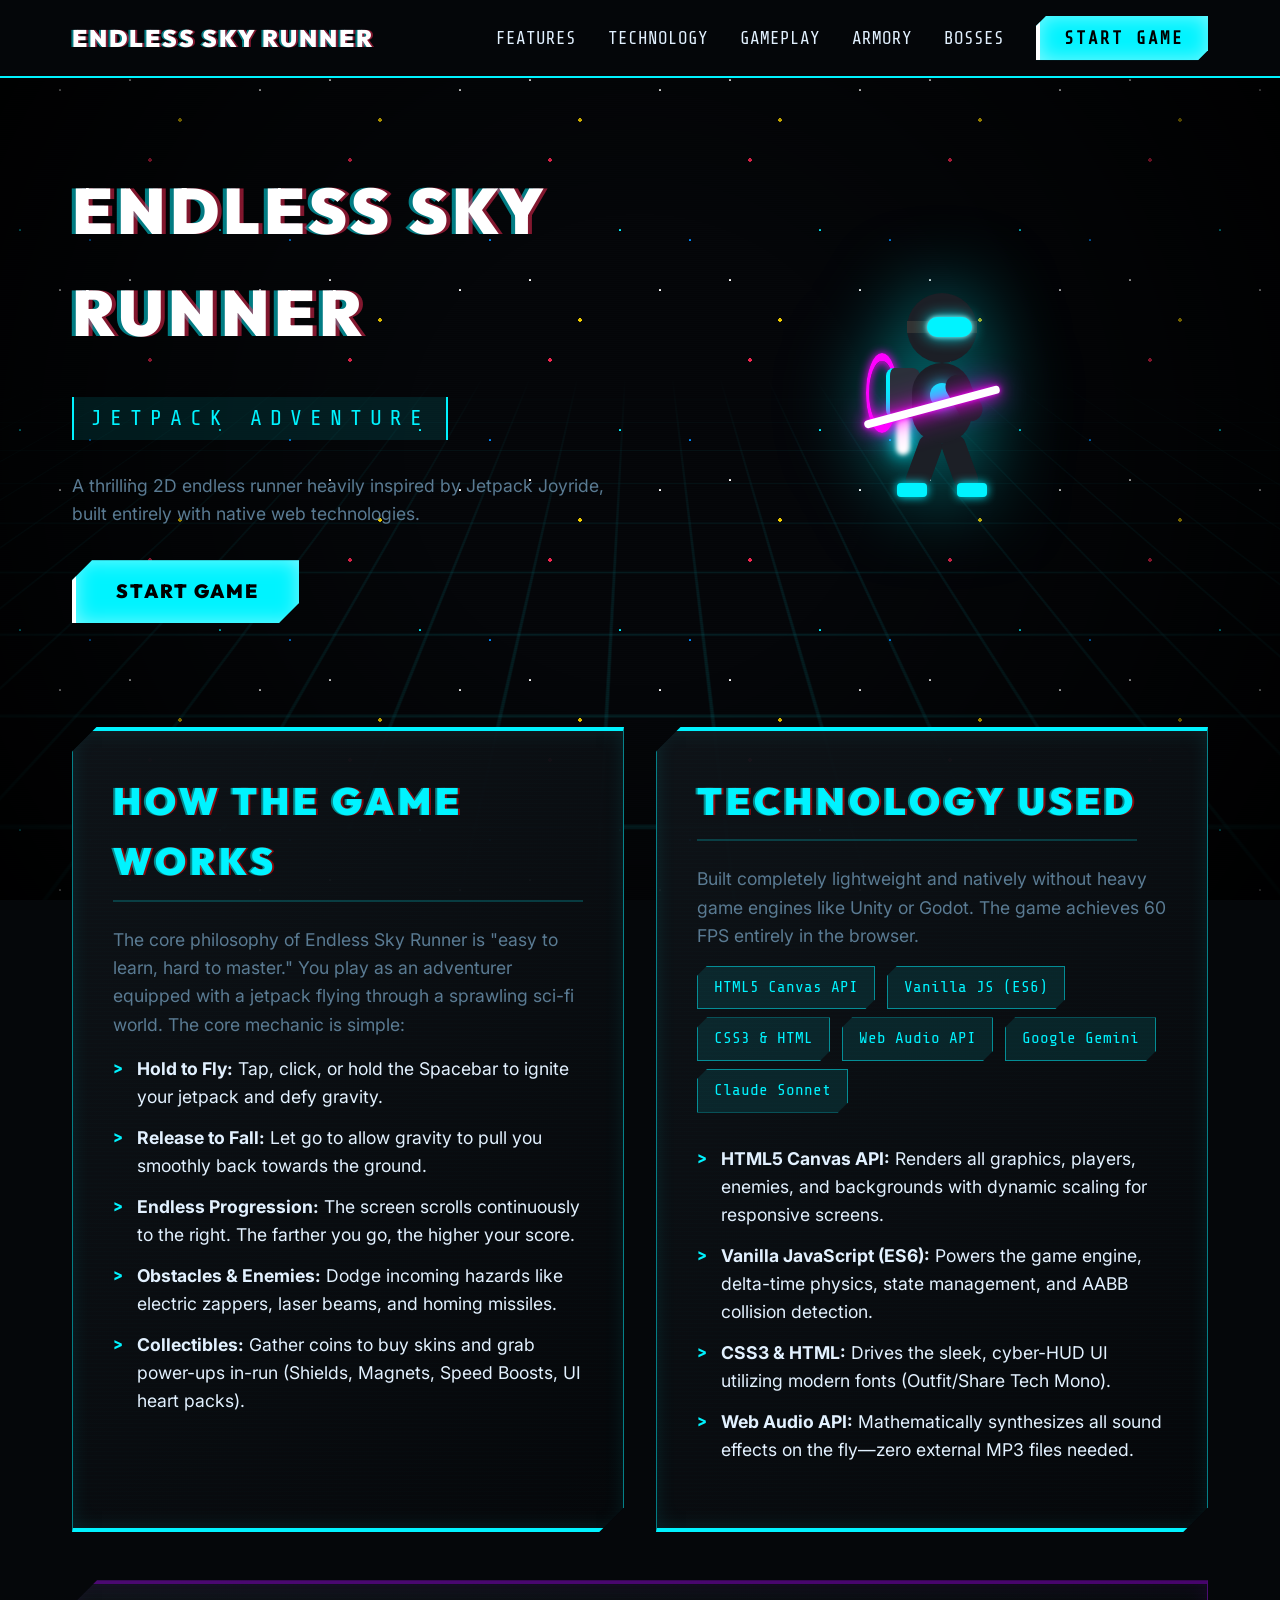
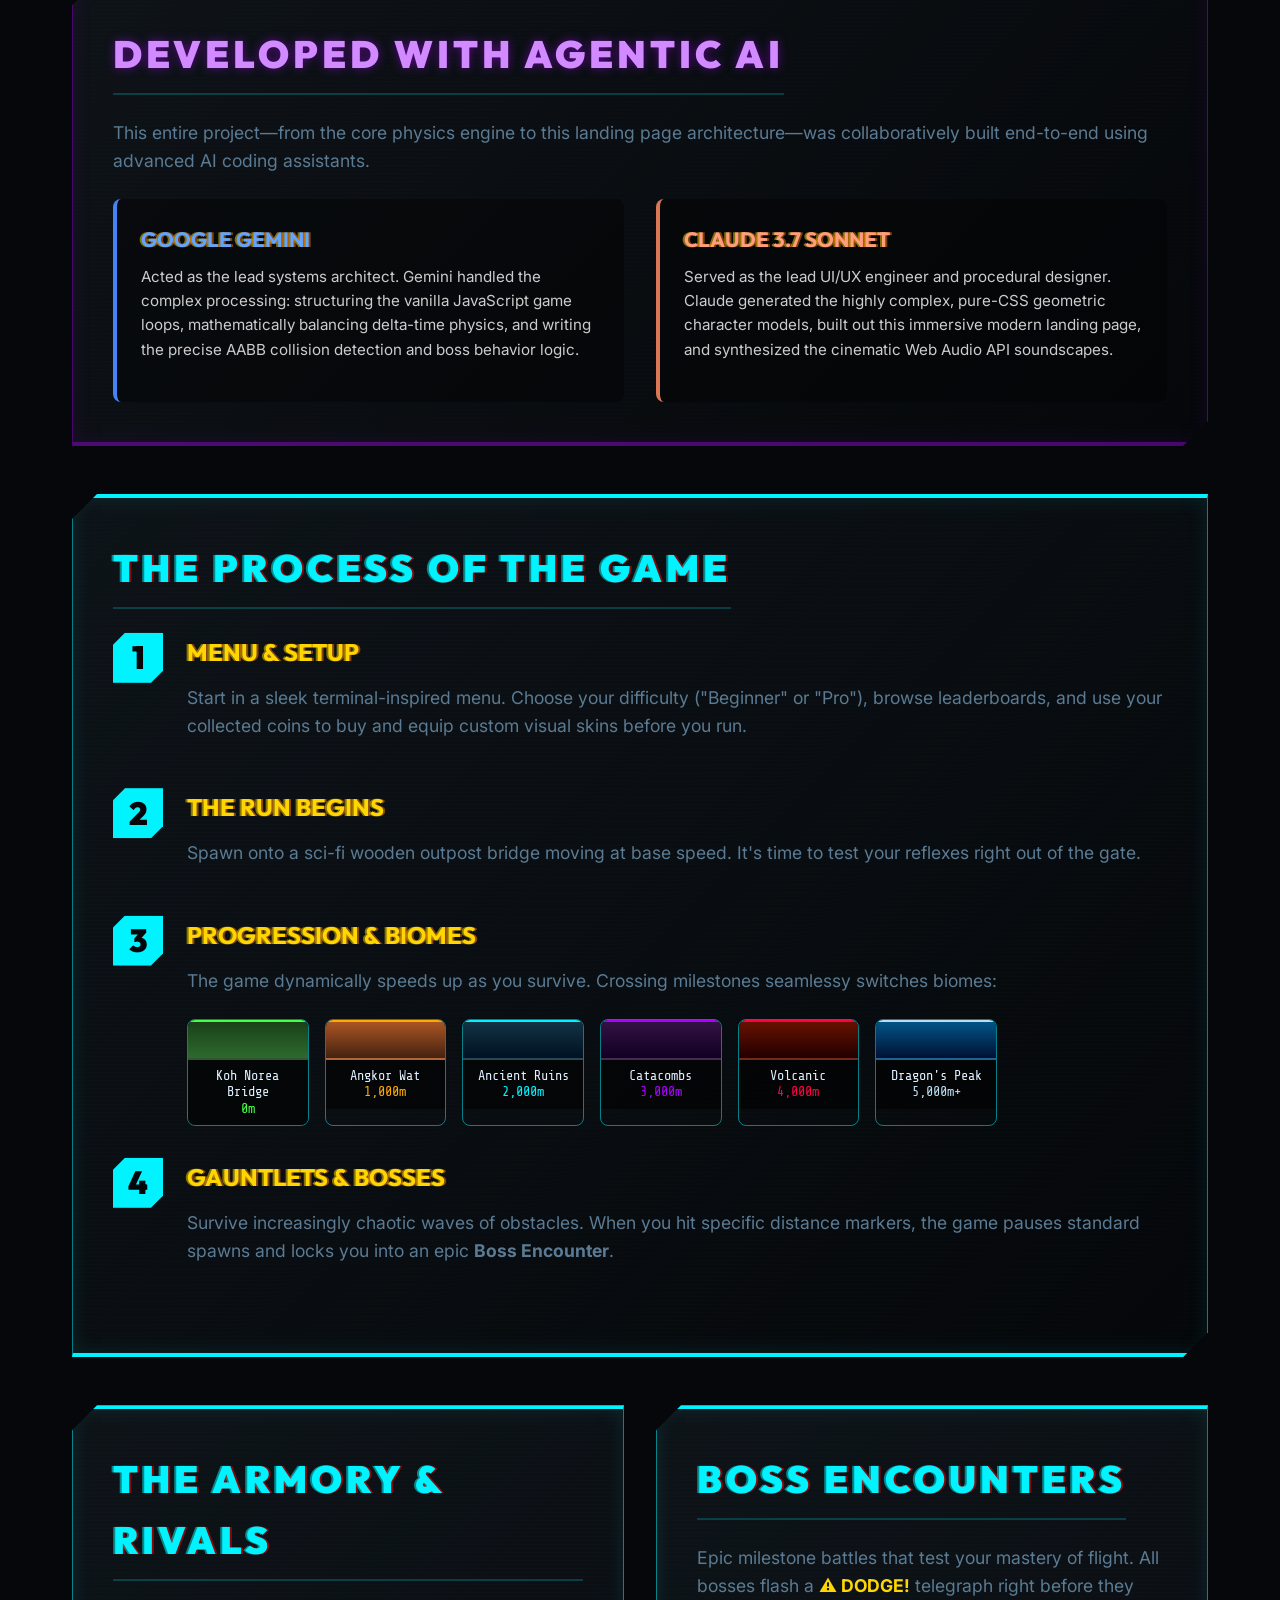
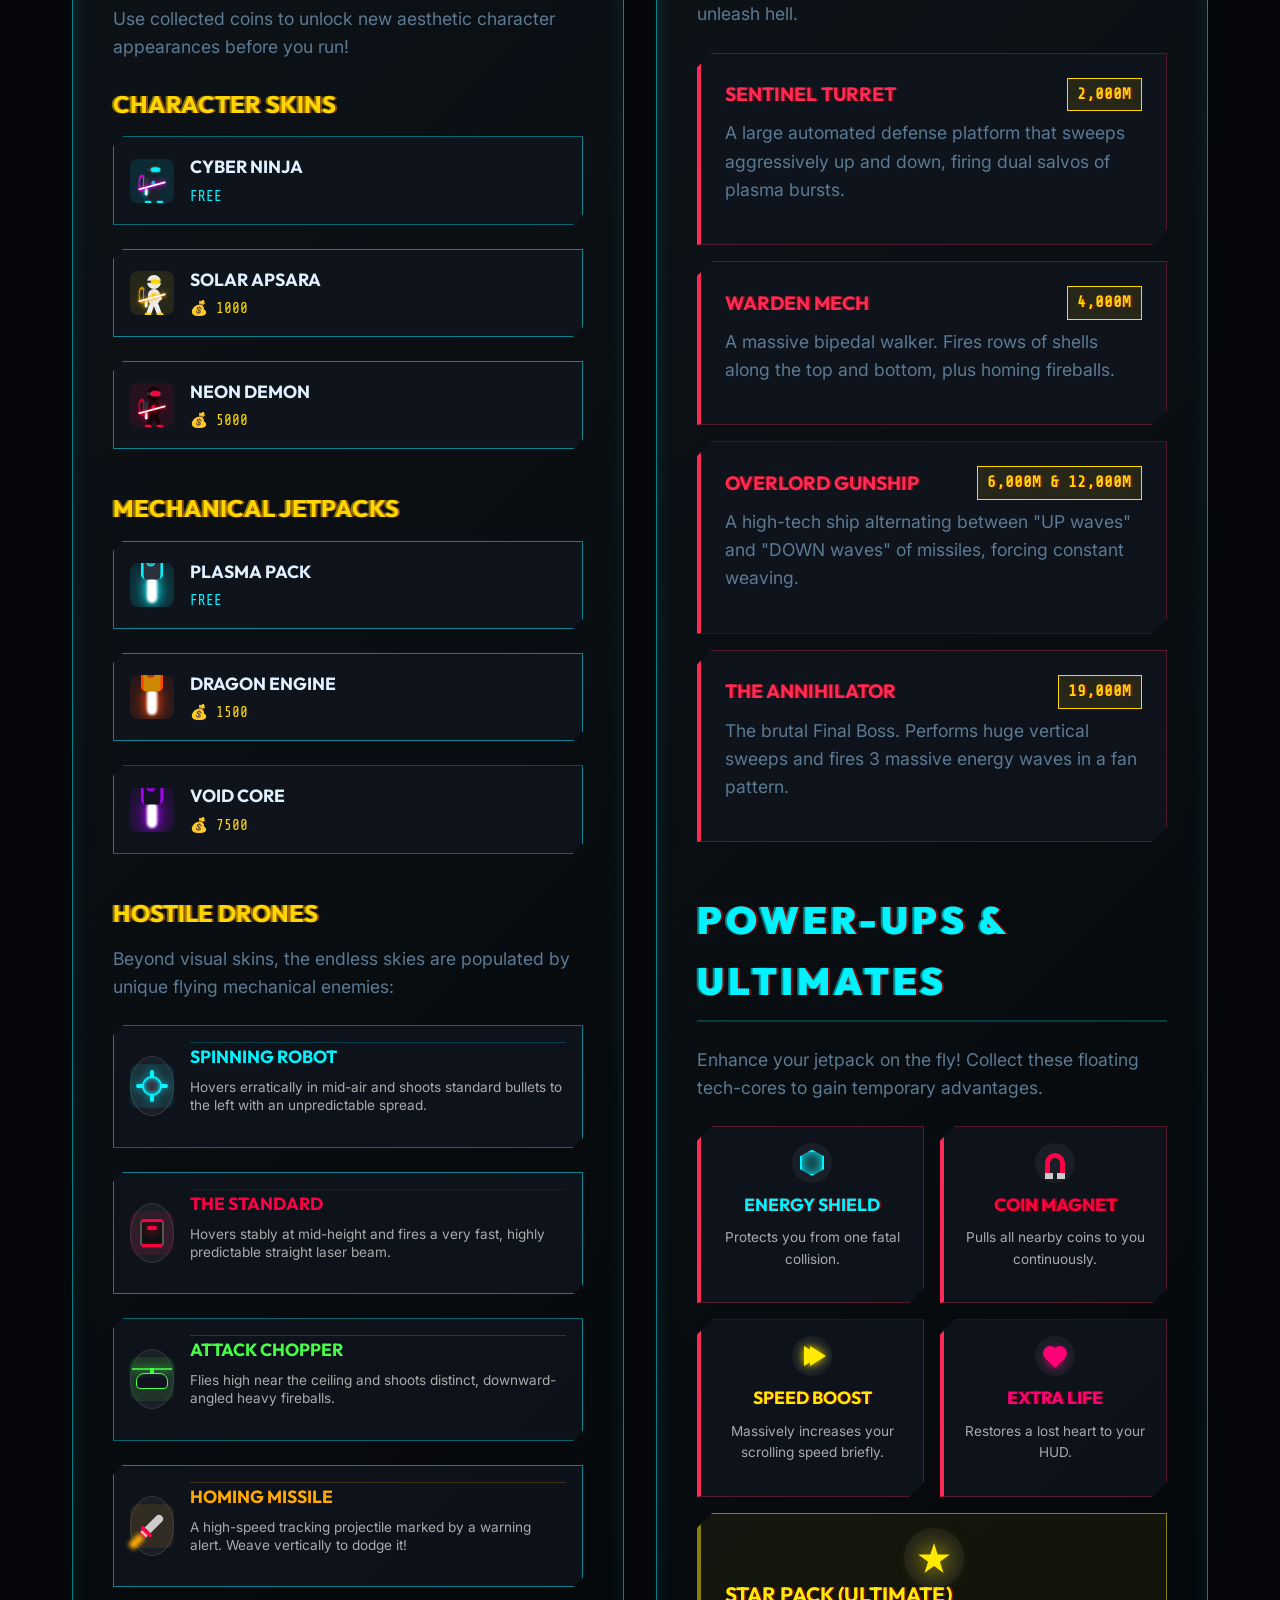
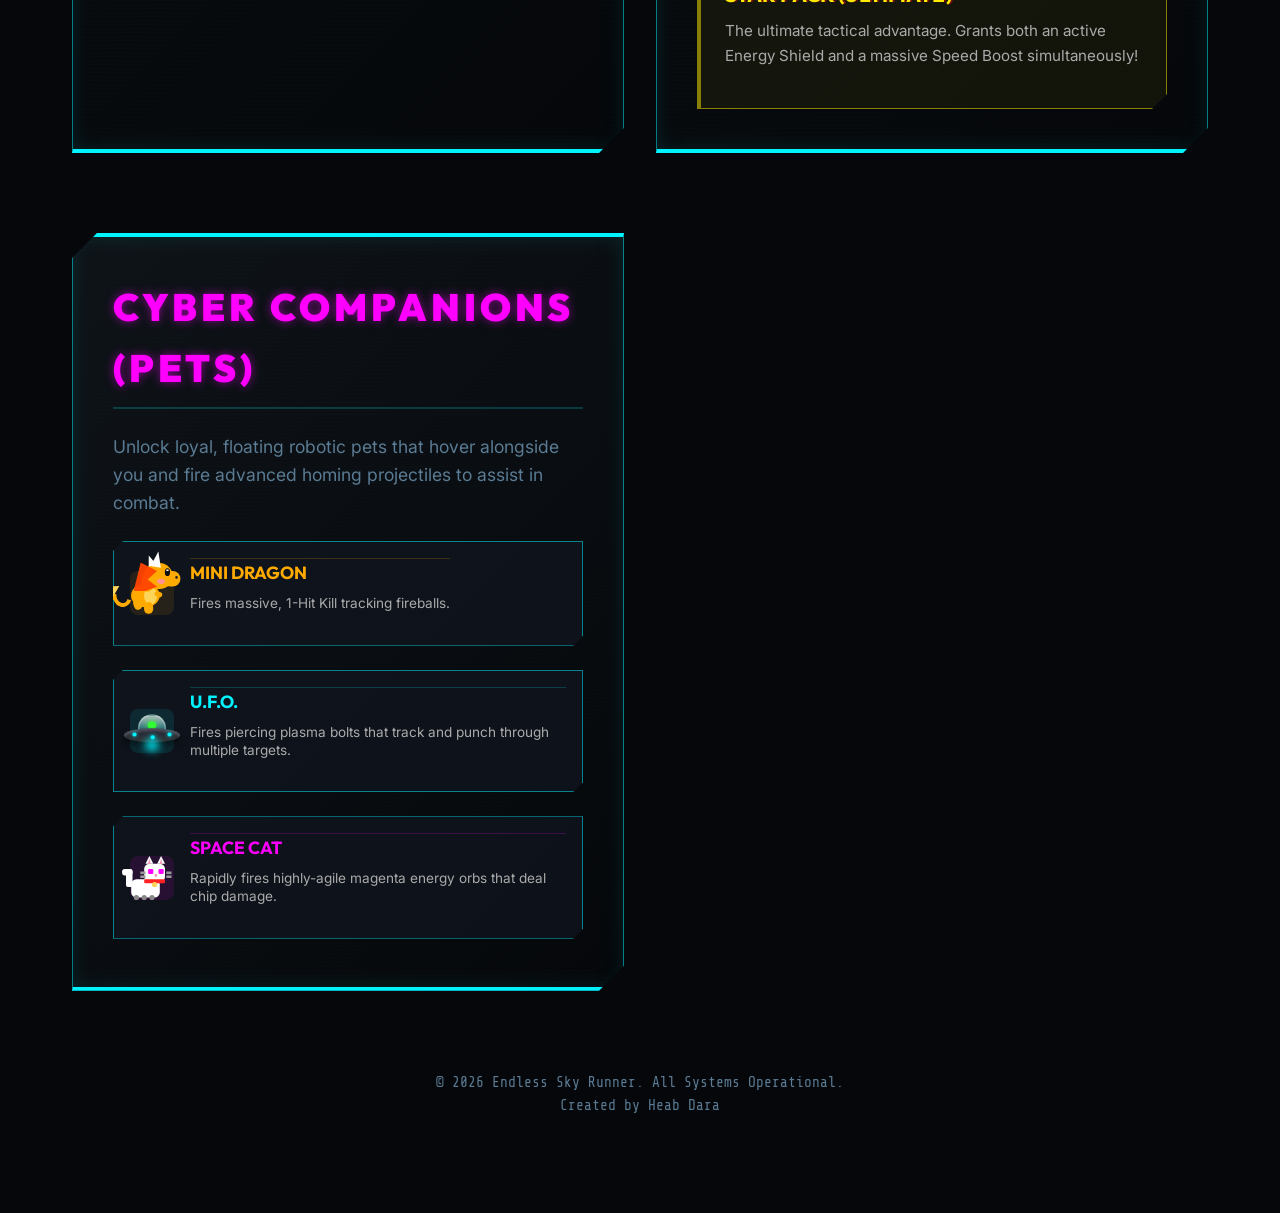
==== commit 272e21cc: "v8" ====
--- a/index.html
+++ b/index.html
@@ -829,6 +829,14 @@
 
     @keyframes linearSpin { 100% { transform: rotate(360deg); } }
     @keyframes blink { 0% { opacity: 0.3; } 100% { opacity: 1; } }
+
+    /* Pet UI Models */
+    .css-pet-container { width: 60px; height: 60px; position: relative; margin: 0 auto; display: flex; justify-content: center; align-items: center; border-radius: 50%; background: transparent; }
+    
+    @keyframes pFloat { 0%,100% {transform: translateY(0px);} 50% {transform: translateY(-5px);} }
+    @keyframes pTail { 0%,100% {transform: rotate(-10deg);} 50% {transform: rotate(20deg);} }
+    @keyframes pWing { 0%,100% {transform: rotateX(0deg);} 50% {transform: rotateX(60deg);} }
+    @keyframes pPulse { 0%,100% {opacity:0.4; transform:scale(0.8);} 50% {opacity:1; transform:scale(1.2);} }
 
     /* Biome UI Models */
     .biome-grid {
@@ -1364,11 +1372,108 @@
           </div>
         </div>
       </section>
+
+      <!-- Cyber Companions -->
+      <section class="glass-card" id="pets">
+        <h2 style="color: #ff00ff; text-shadow: 0 0 10px rgba(255,0,255,0.5);">Cyber Companions (Pets)</h2>
+        <p>Unlock loyal, floating robotic pets that hover alongside you and fire advanced homing projectiles to assist in combat.</p>
+
+        <div class="grid-3" style="gap: 1rem; margin-top: 1.5rem;">
+          <!-- Mini Dragon -->
+          <div class="skin-card">
+            <div class="skin-visual" style="border-radius: 8px; background: rgba(255, 170, 0, 0.1); padding: 1rem 0;">
+              <div class="css-pet-container" style="transform: scale(1.3);">
+                <div style="position:relative; width:45px; height:35px; margin: 7px auto; animation: pFloat 1.8s ease-in-out infinite;">
+                  <div style="position:absolute; width: 14px; height: 16px; border-radius: 50%; border: 3px solid #ffaa00; border-top-color: transparent; border-right-color: transparent; top: 12px; left: -8px; transform: rotate(-30deg);"></div>
+                  <div style="position:absolute; width: 0; height: 0; border-left: 5px solid transparent; border-right: 5px solid transparent; border-bottom: 8px solid #fdd659; top: 10px; left: -14px; transform: rotate(-60deg);"></div>
+                  <div style="position:absolute; width: 14px; height: 18px; background: #ff4400; top: -2px; left: 12px; clip-path: polygon(0 100%, 30% 0, 100% 30%, 70% 60%, 100% 80%, 60% 100%); transform-origin: left bottom; animation: pWing 0.3s infinite alternate; opacity: 0.6; filter: drop-shadow(0 0 2px #ff4400);"></div>
+                  <div style="position:absolute; width: 6px; height: 8px; border-radius: 4px; background: #ffaa00; top: 22px; left: 8px; transform: rotate(-20deg);"></div>
+                  <div style="position:absolute; width: 22px; height: 18px; border-radius: 50%; background: #ffaa00; top: 10px; left: 6px;"></div>
+                  <div style="position:absolute; width: 10px; height: 14px; border-radius: 50%; background: #fdd659; top: 12px; left: 16px;"></div>
+                  <div style="position:absolute; width: 7px; height: 9px; border-radius: 4px; background: #ffaa00; top: 24px; left: 16px;"></div>
+                  <div style="position:absolute; width: 6px; height: 4px; border-radius: 3px; background: #ffaa00; top: 16px; left: 24px; transform: rotate(20deg);"></div>
+                  <div style="position:absolute; width: 10px; height: 14px; border-radius: 5px; background: #ffaa00; top: 2px; left: 14px; transform: rotate(15deg);"></div>
+                  <div style="position:absolute; width: 22px; height: 20px; border-radius: 10px; background: #ffaa00; top: -6px; left: 16px;"></div>
+                  <div style="position:absolute; width: 14px; height: 12px; border-radius: 6px; background: #ffaa00; top: 0px; left: 30px;"></div>
+                  <div style="position:absolute; width: 2px; height: 2px; border-radius: 50%; background: #222; top: 4px; left: 40px;"></div>
+                  <div style="position:absolute; width: 4px; height: 6px; border-radius: 50%; background: #111; top: -2px; left: 32px;"></div>
+                  <div style="position:absolute; width: 1.5px; height: 1.5px; border-radius: 50%; background: #fff; top: -1px; left: 33px;"></div>
+                  <div style="position:absolute; width: 6px; height: 4px; border-radius: 50%; background: #ff8db8; top: 6px; left: 26px; opacity: 0.8;"></div>
+                  <div style="position:absolute; width: 0; height: 0; border-left: 3px solid transparent; border-right: 3px solid transparent; border-bottom: 8px solid #fff; top: -12px; left: 18px; transform: rotate(-20deg);"></div>
+                  <div style="position:absolute; width: 0; height: 0; border-left: 4px solid transparent; border-right: 4px solid transparent; border-bottom: 12px solid #fff; top: -15px; left: 22px; transform: rotate(10deg);"></div>
+                  <div style="position:absolute; width: 18px; height: 22px; background: #ff4400; top: -6px; left: 8px; clip-path: polygon(0 100%, 30% 0, 100% 30%, 60% 60%, 100% 85%, 50% 100%); transform-origin: left bottom; animation: pWing 0.3s infinite alternate reverse; opacity: 0.95; filter: drop-shadow(0 0 2px #ff4400);"></div>
+                </div>
+              </div>
+            </div>
+            <div class="skin-info" style="border-top: 1px solid rgba(255, 170, 0, 0.2);">
+              <h4 style="color: #ffaa00; margin-bottom: 0.5rem;">Mini Dragon</h4>
+              <p style="font-size: 0.85rem; color: #aaa; line-height: 1.3;">Fires massive, 1-Hit Kill tracking fireballs.</p>
+            </div>
+          </div>
+
+          <!-- UFO -->
+          <div class="skin-card">
+            <div class="skin-visual" style="border-radius: 8px; background: rgba(0, 243, 255, 0.1); padding: 1rem 0;">
+              <div class="css-pet-container" style="transform: scale(1.4);">
+                <div style="position:relative; width:40px; height:25px; margin: 12px auto; animation: pFloat 2.5s ease-in-out infinite;">
+                  <div style="position:absolute; width: 20px; height: 14px; border-radius: 20px 20px 0 0; background: linear-gradient(to bottom, rgba(255,255,255,0.7), #00f3ff44); top: 0; left: 10px; border: 1px solid rgba(255,255,255,0.3);"></div>
+                  <div style="position:absolute; width: 6px; height: 6px; border-radius: 50%; background: #33ff33; top: 5px; left: 17px; box-shadow: 0 0 5px #33ff33;"></div>
+                  <div style="position:absolute; width: 40px; height: 10px; border-radius: 50%; background: linear-gradient(180deg, #222233, #333); top: 10px; left: 0px; box-shadow: inset 0 2px 2px rgba(255,255,255,0.2), 0 3px 5px rgba(0,0,0,0.5);"></div>
+                  <div style="position:absolute; width: 3px; height: 3px; border-radius: 50%; background: #00f3ff; top: 13px; left: 6px; box-shadow: 0 0 3px #00f3ff; animation: pPulse 1s infinite alternate;"></div>
+                  <div style="position:absolute; width: 3px; height: 3px; border-radius: 50%; background: #00f3ff; top: 15px; left: 18.5px; box-shadow: 0 0 3px #00f3ff; animation: pPulse 1s infinite alternate 0.3s;"></div>
+                  <div style="position:absolute; width: 3px; height: 3px; border-radius: 50%; background: #00f3ff; top: 13px; right: 6px; box-shadow: 0 0 3px #00f3ff; animation: pPulse 1s infinite alternate 0.6s;"></div>
+                  <div style="position:absolute; width: 10px; height: 8px; border-radius: 50%; background: #00f3ff; top: 18px; left: 15px; filter: blur(3px); animation: pPulse 0.5s infinite alternate;"></div>
+                </div>
+              </div>
+            </div>
+            <div class="skin-info" style="border-top: 1px solid rgba(0, 243, 255, 0.2);">
+              <h4 style="color: #00f3ff; margin-bottom: 0.5rem;">U.F.O.</h4>
+              <p style="font-size: 0.85rem; color: #aaa; line-height: 1.3;">Fires piercing plasma bolts that track and punch through multiple targets.</p>
+            </div>
+          </div>
+
+          <!-- Space Cat -->
+          <div class="skin-card">
+            <div class="skin-visual" style="border-radius: 8px; background: rgba(255, 0, 255, 0.1); padding: 1rem 0;">
+              <div class="css-pet-container" style="transform: scale(1.3);">
+                <div style="position:relative; width:40px; height:30px; margin: 10px auto; animation: pFloat 2s ease-in-out infinite;">
+                  <div style="position:absolute; width: 5px; height: 14px; background: #ffffff; border-radius: 2px; top: 8px; left: 0px; transform-origin: bottom center; animation: pTail 1s ease-in-out infinite;">
+                    <div style="position:absolute; width: 8px; height: 5px; background: #ffffff; border-radius: 2px; top: 0px; right: 0px;"></div>
+                  </div>
+                  <div style="position:absolute; width: 22px; height: 14px; border-radius: 4px; background: #ffffff; top: 16px; left: 4px;"></div>
+                  <div style="position:absolute; width: 4px; height: 4px; border-radius: 2px; background: #888; top: 28px; left: 6px;"></div>
+                  <div style="position:absolute; width: 4px; height: 4px; border-radius: 2px; background: #888; top: 28px; left: 12px;"></div>
+                  <div style="position:absolute; width: 4px; height: 4px; border-radius: 2px; background: #888; top: 28px; left: 18px;"></div>
+                  <div style="position:absolute; width: 16px; height: 14px; border-radius: 4px; background: #ffffff; top: 4px; left: 14px;"></div>
+                  <div style="position:absolute; width: 0; height: 0; border-left: 3px solid transparent; border-right: 3px solid transparent; border-bottom: 6px solid #ffffff; top: -2px; left: 15px;"></div>
+                  <div style="position:absolute; width: 0; height: 0; border-left: 3px solid transparent; border-right: 3px solid transparent; border-bottom: 6px solid #ffffff; top: -2px; left: 24px;"></div>
+                  <div style="position:absolute; width: 0; height: 0; border-left: 1.5px solid transparent; border-right: 1.5px solid transparent; border-bottom: 4px solid #ff8db8; top: 0px; left: 16.5px;"></div>
+                  <div style="position:absolute; width: 0; height: 0; border-left: 1.5px solid transparent; border-right: 1.5px solid transparent; border-bottom: 4px solid #ff8db8; top: 0px; left: 25.5px;"></div>
+                  <div style="position:absolute; width: 16px; height: 3px; border-radius: 1px; background: #ff2222; top: 16px; left: 14px;"></div>
+                  <div style="position:absolute; width: 4px; height: 4px; border-radius: 50%; background: #fdd659; top: 18px; left: 20px;"></div>
+                  <div style="position:absolute; width: 4px; height: 4px; border-radius: 1px; background: #ff00ff; top: 8px; left: 17px;"></div>
+                  <div style="position:absolute; width: 4px; height: 4px; border-radius: 1px; background: #ff00ff; top: 8px; left: 25px;"></div>
+                  <div style="position:absolute; width: 2px; height: 2px; border-radius: 50%; background: #ff8db8; top: 12px; left: 22px;"></div>
+                  <div style="position:absolute; width: 4px; height: 1.5px; background: #999; top: 10px; left: 11px;"></div>
+                  <div style="position:absolute; width: 4px; height: 1.5px; background: #999; top: 13px; left: 11px;"></div>
+                  <div style="position:absolute; width: 4px; height: 1.5px; background: #999; top: 10px; left: 31px;"></div>
+                  <div style="position:absolute; width: 4px; height: 1.5px; background: #999; top: 13px; left: 31px;"></div>
+                </div>
+              </div>
+            </div>
+            <div class="skin-info" style="border-top: 1px solid rgba(255, 0, 255, 0.2);">
+              <h4 style="color: #ff00ff; margin-bottom: 0.5rem;">Space Cat</h4>
+              <p style="font-size: 0.85rem; color: #aaa; line-height: 1.3;">Rapidly fires highly-agile magenta energy orbs that deal chip damage.</p>
+            </div>
+          </div>
+        </div>
+      </section>
     </div>
 
     <footer
       style="text-align: center; margin-top: 2rem; color: var(--textMuted); font-family: var(--font-tech); font-size: 0.9rem;">
-      &copy; 2026 Endless Sky Runner. All Systems Operational.
+      &copy; 2026 Endless Sky Runner. All Systems Operational.<br>
+      Created by Heab Dara
     </footer>
   </div>
 </body>
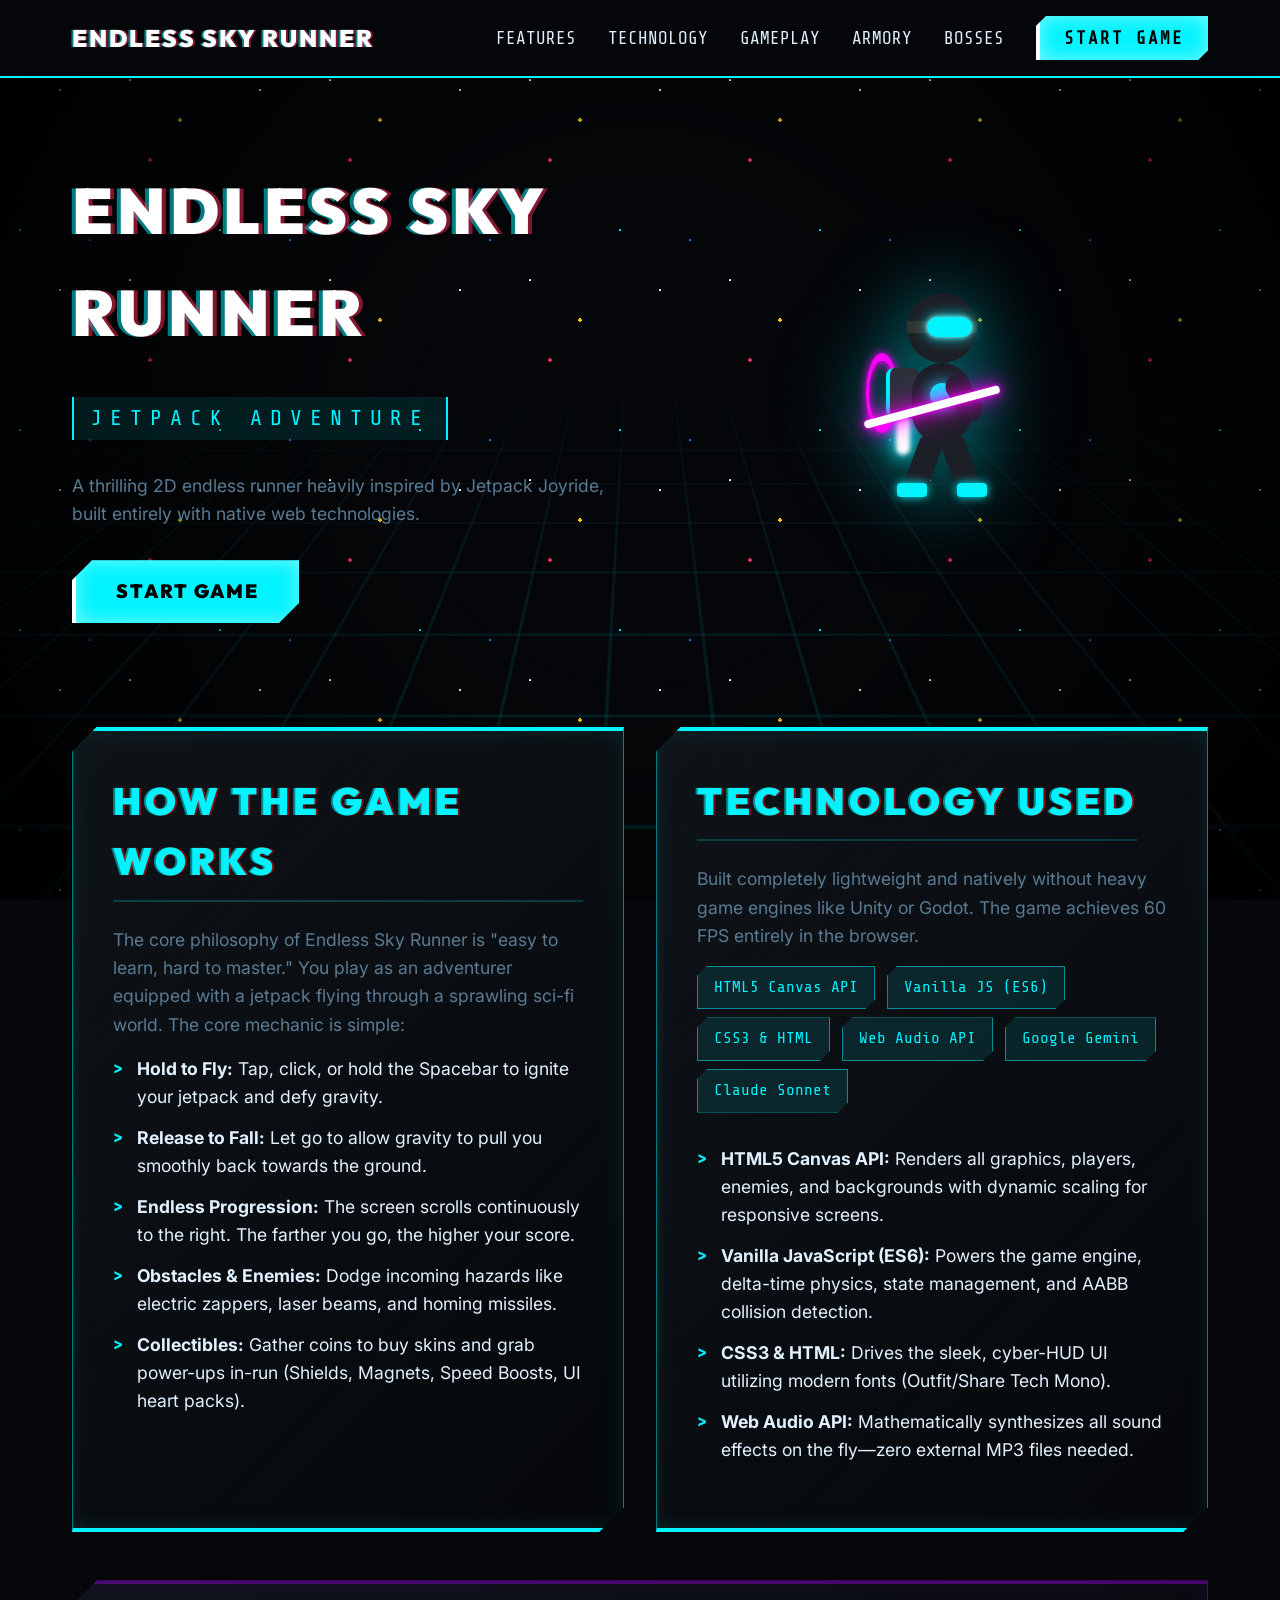
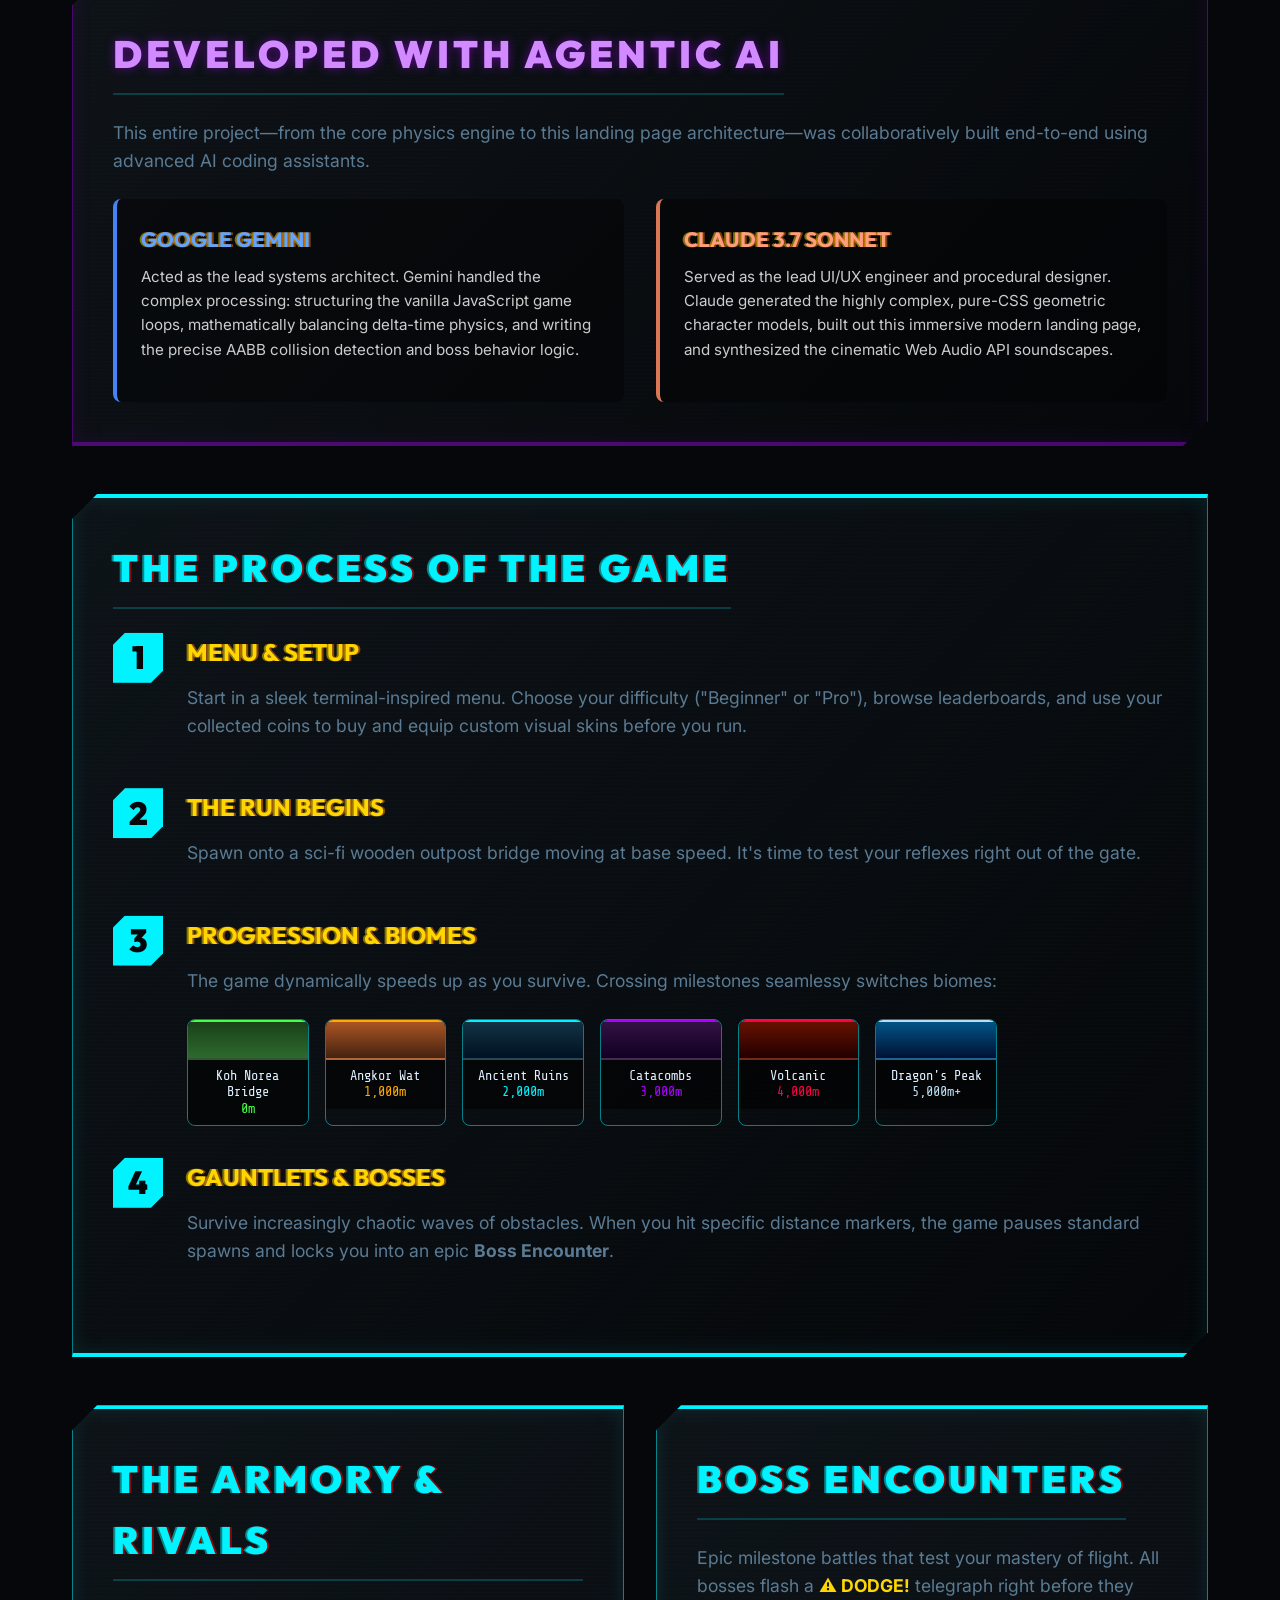
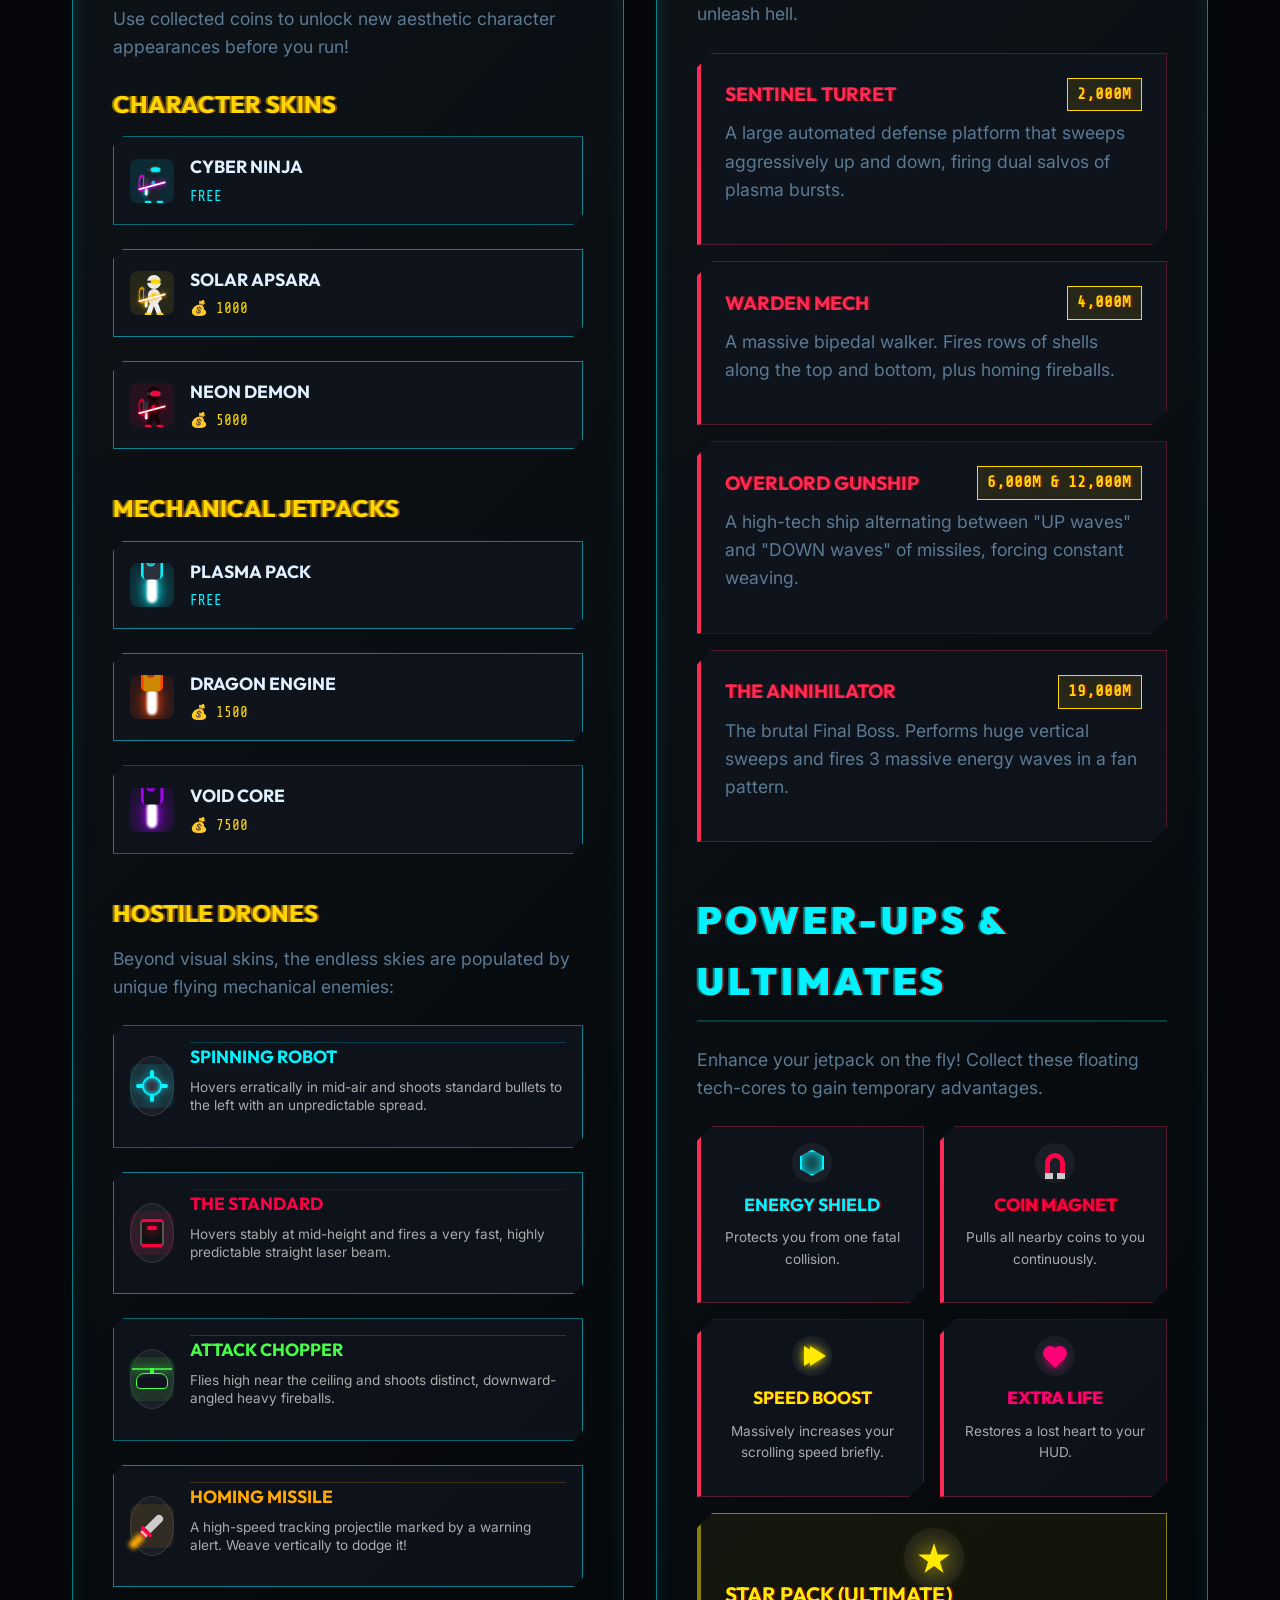
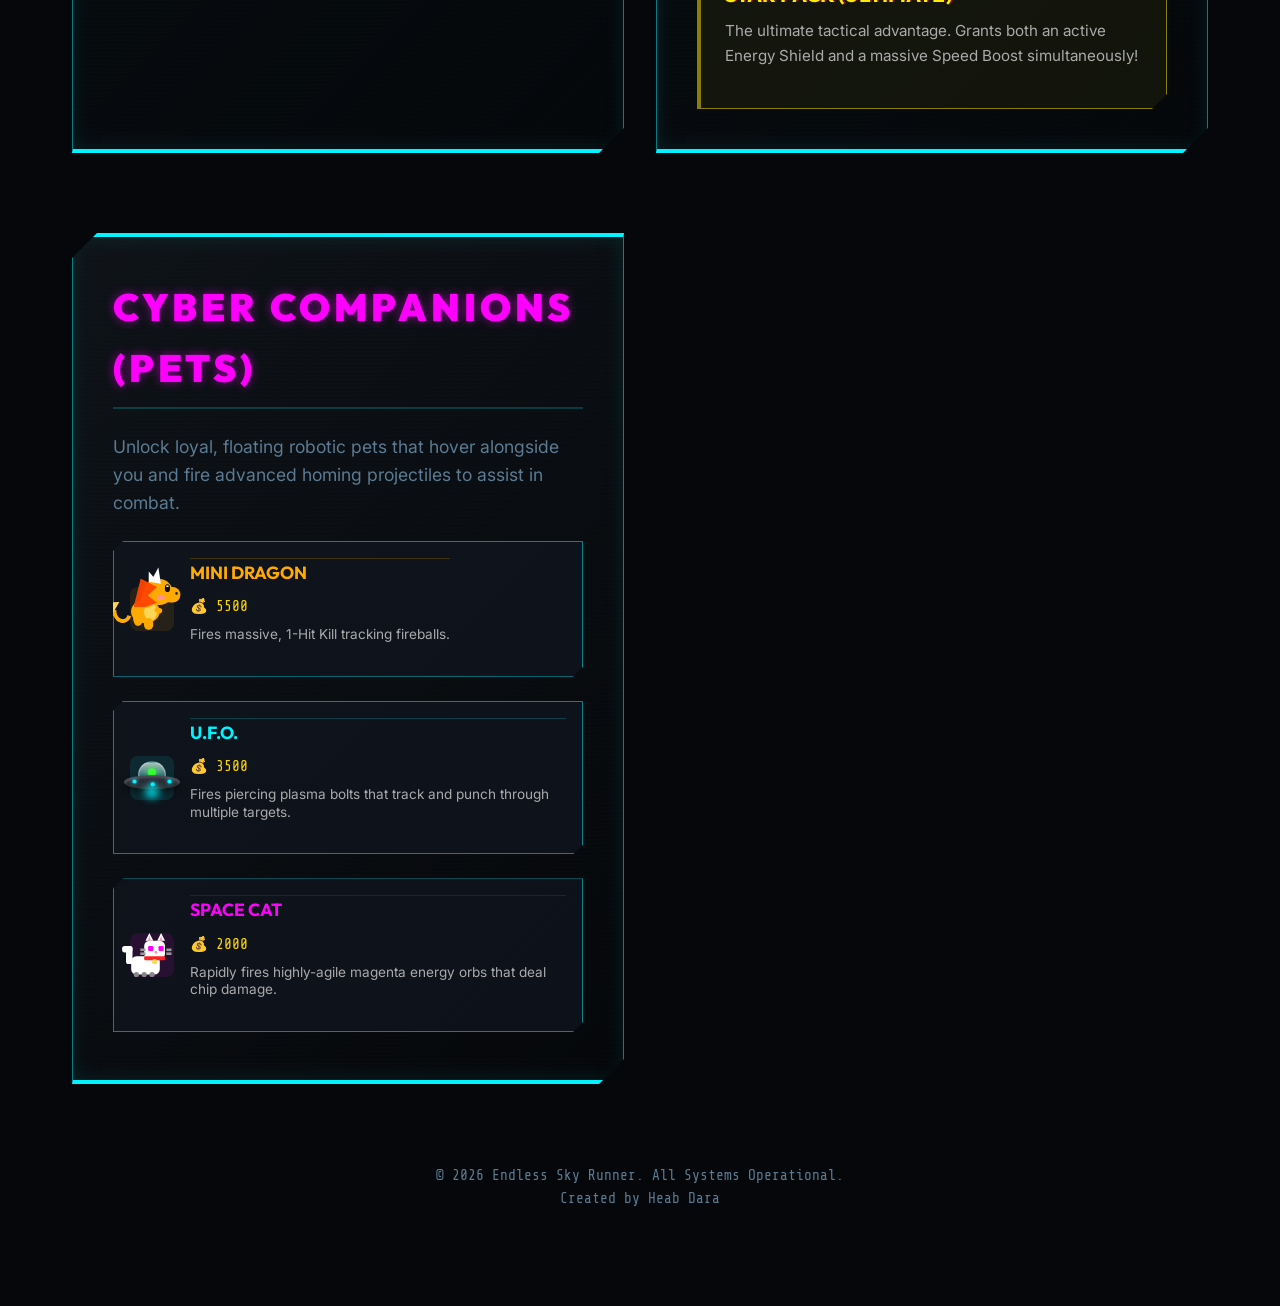
==== commit 7a5fbf3c: "v10" ====
--- a/index.html
+++ b/index.html
@@ -789,54 +789,348 @@
     }
 
     /* Power-Up UI Models */
-    .css-power-container { width: 40px; height: 40px; position: relative; margin: 0 auto; display: flex; justify-content: center; align-items: center; border-radius: 50%; background: rgba(255,255,255,0.05); }
-    
-    .p-shield { width: 24px; height: 26px; background: rgba(0, 243, 255, 0.2); border: 2px solid #00f3ff; clip-path: polygon(50% 0%, 100% 25%, 100% 75%, 50% 100%, 0% 75%, 0% 25%); position: relative; box-shadow: inset 0 0 10px #00f3ff; }
-    
-    .p-magnet { width: 20px; height: 20px; background: transparent; border: 5px solid #ff0044; border-bottom: 0; border-radius: 12px 12px 0 0; position: relative; }
-    .p-magnet::before { content: ''; position: absolute; width: 8px; height: 6px; left: -5px; bottom: -6px; background: #ccc; }
-    .p-magnet::after { content: ''; position: absolute; width: 8px; height: 6px; right: -5px; bottom: -6px; background: #ccc; }
-    
-    .p-speed { width: 0; height: 0; border-style: solid; border-width: 10px 0 10px 16px; border-color: transparent transparent transparent #ffea00; position: relative; filter: drop-shadow(0 0 5px #ffea00); }
-    .p-speed::after { content: ''; position: absolute; width: 0; height: 0; border-style: solid; border-width: 10px 0 10px 16px; border-color: transparent transparent transparent #ffea00; left: -10px; top: -10px; }
-    
-    .p-heart { width: 14px; height: 14px; background: #ff0077; transform: rotate(45deg); position: relative; box-shadow: 0 0 10px #ff0077; margin-top: 4px; }
-    .p-heart::before, .p-heart::after { content: ''; position: absolute; width: 14px; height: 14px; background: #ff0077; border-radius: 50%; }
-    .p-heart::before { top: -7px; left: 0; }
-    .p-heart::after { top: 0; left: -7px; }
-
-    .p-ultimate-wrapper { filter: drop-shadow(0 0 8px #ffea00); }
-    .p-ultimate { width: 22px; height: 22px; background: #ffea00; clip-path: polygon(50% 0%, 61% 35%, 98% 35%, 68% 57%, 79% 91%, 50% 70%, 21% 91%, 32% 57%, 2% 35%, 39% 35%); animation: starSpin 3s linear infinite; margin-top: 2px; }
-    @keyframes starSpin { 100% { transform: rotate(360deg); } }
+    .css-power-container {
+      width: 40px;
+      height: 40px;
+      position: relative;
+      margin: 0 auto;
+      display: flex;
+      justify-content: center;
+      align-items: center;
+      border-radius: 50%;
+      background: rgba(255, 255, 255, 0.05);
+    }
+
+    .p-shield {
+      width: 24px;
+      height: 26px;
+      background: rgba(0, 243, 255, 0.2);
+      border: 2px solid #00f3ff;
+      clip-path: polygon(50% 0%, 100% 25%, 100% 75%, 50% 100%, 0% 75%, 0% 25%);
+      position: relative;
+      box-shadow: inset 0 0 10px #00f3ff;
+    }
+
+    .p-magnet {
+      width: 20px;
+      height: 20px;
+      background: transparent;
+      border: 5px solid #ff0044;
+      border-bottom: 0;
+      border-radius: 12px 12px 0 0;
+      position: relative;
+    }
+
+    .p-magnet::before {
+      content: '';
+      position: absolute;
+      width: 8px;
+      height: 6px;
+      left: -5px;
+      bottom: -6px;
+      background: #ccc;
+    }
+
+    .p-magnet::after {
+      content: '';
+      position: absolute;
+      width: 8px;
+      height: 6px;
+      right: -5px;
+      bottom: -6px;
+      background: #ccc;
+    }
+
+    .p-speed {
+      width: 0;
+      height: 0;
+      border-style: solid;
+      border-width: 10px 0 10px 16px;
+      border-color: transparent transparent transparent #ffea00;
+      position: relative;
+      filter: drop-shadow(0 0 5px #ffea00);
+    }
+
+    .p-speed::after {
+      content: '';
+      position: absolute;
+      width: 0;
+      height: 0;
+      border-style: solid;
+      border-width: 10px 0 10px 16px;
+      border-color: transparent transparent transparent #ffea00;
+      left: -10px;
+      top: -10px;
+    }
+
+    .p-heart {
+      width: 14px;
+      height: 14px;
+      background: #ff0077;
+      transform: rotate(45deg);
+      position: relative;
+      box-shadow: 0 0 10px #ff0077;
+      margin-top: 4px;
+    }
+
+    .p-heart::before,
+    .p-heart::after {
+      content: '';
+      position: absolute;
+      width: 14px;
+      height: 14px;
+      background: #ff0077;
+      border-radius: 50%;
+    }
+
+    .p-heart::before {
+      top: -7px;
+      left: 0;
+    }
+
+    .p-heart::after {
+      top: 0;
+      left: -7px;
+    }
+
+    .p-ultimate-wrapper {
+      filter: drop-shadow(0 0 8px #ffea00);
+    }
+
+    .p-ultimate {
+      width: 22px;
+      height: 22px;
+      background: #ffea00;
+      clip-path: polygon(50% 0%, 61% 35%, 98% 35%, 68% 57%, 79% 91%, 50% 70%, 21% 91%, 32% 57%, 2% 35%, 39% 35%);
+      animation: starSpin 3s linear infinite;
+      margin-top: 2px;
+    }
+
+    @keyframes starSpin {
+      100% {
+        transform: rotate(360deg);
+      }
+    }
 
     /* Drone UI Models */
-    .css-drone-container { width: 60px; height: 60px; position: relative; margin: 0 auto; display: flex; justify-content: center; align-items: center; border-radius: 50%; background: rgba(255,255,255,0.05); border: 1px solid rgba(255,255,255,0.1); }
-    
-    .d-spinner { width: 20px; height: 20px; background: #334; border: 2px solid #00f3ff; border-radius: 50%; position: relative; animation: linearSpin 2s linear infinite; box-shadow: inset 0 0 5px #00f3ff; }
-    .d-spinner::before { content: ''; position: absolute; width: 4px; height: 32px; background: #00f3ff; top: -8px; left: 6px; z-index: -1; border-radius: 2px; box-shadow: 0 0 10px #00f3ff; }
-    .d-spinner::after { content: ''; position: absolute; width: 32px; height: 4px; background: #00f3ff; top: 6px; left: -8px; z-index: -1; border-radius: 2px; box-shadow: 0 0 10px #00f3ff; }
-
-    .d-robot { width: 24px; height: 28px; background: #111; border: 2px solid #555; border-top: 3px solid #ff0044; border-bottom: 3px solid #ff0044; position: relative; overflow: hidden; border-radius: 4px; }
-    .d-robot::after { content: ''; position: absolute; width: 10px; height: 4px; background: #ff0044; top: 4px; left: 5px; box-shadow: 0 0 10px #ff0044; border-radius: 2px; animation: blink 1s infinite alternate; }
-
-    .d-heli { width: 32px; height: 16px; background: #112; border-radius: 8px 8px 4px 4px; border: 1px solid #44ff44; position: relative; margin-top: 4px; }
-    .d-heli::before { content: ''; position: absolute; width: 40px; height: 2px; background: rgba(68, 255, 68, 0.8); top: -6px; left: -5px; animation: linearSpin 0.2s linear infinite; box-shadow: 0 0 8px #44ff44; }
-    .d-heli::after { content: ''; position: absolute; width: 4px; height: 6px; background: #44ff44; top: -6px; left: 13px; }
-
-    .d-missile { width: 8px; height: 28px; background: #ccc; border-radius: 4px 4px 0 0; position: relative; transform: rotate(45deg); border-bottom: 2px solid #ff0044; }
-    .d-missile::before { content: ''; position: absolute; width: 14px; height: 4px; background: #ff0044; bottom: 2px; left: -3px; border-radius: 2px; }
-    .d-missile::after { content: ''; position: absolute; width: 8px; height: 16px; background: #ffaa00; top: 28px; left: 0; filter: blur(2px); animation: jetFlame 0.1s linear infinite alternate; }
-
-    @keyframes linearSpin { 100% { transform: rotate(360deg); } }
-    @keyframes blink { 0% { opacity: 0.3; } 100% { opacity: 1; } }
+    .css-drone-container {
+      width: 60px;
+      height: 60px;
+      position: relative;
+      margin: 0 auto;
+      display: flex;
+      justify-content: center;
+      align-items: center;
+      border-radius: 50%;
+      background: rgba(255, 255, 255, 0.05);
+      border: 1px solid rgba(255, 255, 255, 0.1);
+    }
+
+    .d-spinner {
+      width: 20px;
+      height: 20px;
+      background: #334;
+      border: 2px solid #00f3ff;
+      border-radius: 50%;
+      position: relative;
+      animation: linearSpin 2s linear infinite;
+      box-shadow: inset 0 0 5px #00f3ff;
+    }
+
+    .d-spinner::before {
+      content: '';
+      position: absolute;
+      width: 4px;
+      height: 32px;
+      background: #00f3ff;
+      top: -8px;
+      left: 6px;
+      z-index: -1;
+      border-radius: 2px;
+      box-shadow: 0 0 10px #00f3ff;
+    }
+
+    .d-spinner::after {
+      content: '';
+      position: absolute;
+      width: 32px;
+      height: 4px;
+      background: #00f3ff;
+      top: 6px;
+      left: -8px;
+      z-index: -1;
+      border-radius: 2px;
+      box-shadow: 0 0 10px #00f3ff;
+    }
+
+    .d-robot {
+      width: 24px;
+      height: 28px;
+      background: #111;
+      border: 2px solid #555;
+      border-top: 3px solid #ff0044;
+      border-bottom: 3px solid #ff0044;
+      position: relative;
+      overflow: hidden;
+      border-radius: 4px;
+    }
+
+    .d-robot::after {
+      content: '';
+      position: absolute;
+      width: 10px;
+      height: 4px;
+      background: #ff0044;
+      top: 4px;
+      left: 5px;
+      box-shadow: 0 0 10px #ff0044;
+      border-radius: 2px;
+      animation: blink 1s infinite alternate;
+    }
+
+    .d-heli {
+      width: 32px;
+      height: 16px;
+      background: #112;
+      border-radius: 8px 8px 4px 4px;
+      border: 1px solid #44ff44;
+      position: relative;
+      margin-top: 4px;
+    }
+
+    .d-heli::before {
+      content: '';
+      position: absolute;
+      width: 40px;
+      height: 2px;
+      background: rgba(68, 255, 68, 0.8);
+      top: -6px;
+      left: -5px;
+      animation: linearSpin 0.2s linear infinite;
+      box-shadow: 0 0 8px #44ff44;
+    }
+
+    .d-heli::after {
+      content: '';
+      position: absolute;
+      width: 4px;
+      height: 6px;
+      background: #44ff44;
+      top: -6px;
+      left: 13px;
+    }
+
+    .d-missile {
+      width: 8px;
+      height: 28px;
+      background: #ccc;
+      border-radius: 4px 4px 0 0;
+      position: relative;
+      transform: rotate(45deg);
+      border-bottom: 2px solid #ff0044;
+    }
+
+    .d-missile::before {
+      content: '';
+      position: absolute;
+      width: 14px;
+      height: 4px;
+      background: #ff0044;
+      bottom: 2px;
+      left: -3px;
+      border-radius: 2px;
+    }
+
+    .d-missile::after {
+      content: '';
+      position: absolute;
+      width: 8px;
+      height: 16px;
+      background: #ffaa00;
+      top: 28px;
+      left: 0;
+      filter: blur(2px);
+      animation: jetFlame 0.1s linear infinite alternate;
+    }
+
+    @keyframes linearSpin {
+      100% {
+        transform: rotate(360deg);
+      }
+    }
+
+    @keyframes blink {
+      0% {
+        opacity: 0.3;
+      }
+
+      100% {
+        opacity: 1;
+      }
+    }
 
     /* Pet UI Models */
-    .css-pet-container { width: 60px; height: 60px; position: relative; margin: 0 auto; display: flex; justify-content: center; align-items: center; border-radius: 50%; background: transparent; }
-    
-    @keyframes pFloat { 0%,100% {transform: translateY(0px);} 50% {transform: translateY(-5px);} }
-    @keyframes pTail { 0%,100% {transform: rotate(-10deg);} 50% {transform: rotate(20deg);} }
-    @keyframes pWing { 0%,100% {transform: rotateX(0deg);} 50% {transform: rotateX(60deg);} }
-    @keyframes pPulse { 0%,100% {opacity:0.4; transform:scale(0.8);} 50% {opacity:1; transform:scale(1.2);} }
+    .css-pet-container {
+      width: 60px;
+      height: 60px;
+      position: relative;
+      margin: 0 auto;
+      display: flex;
+      justify-content: center;
+      align-items: center;
+      border-radius: 50%;
+      background: transparent;
+    }
+
+    @keyframes pFloat {
+
+      0%,
+      100% {
+        transform: translateY(0px);
+      }
+
+      50% {
+        transform: translateY(-5px);
+      }
+    }
+
+    @keyframes pTail {
+
+      0%,
+      100% {
+        transform: rotate(-10deg);
+      }
+
+      50% {
+        transform: rotate(20deg);
+      }
+    }
+
+    @keyframes pWing {
+
+      0%,
+      100% {
+        transform: rotateX(0deg);
+      }
+
+      50% {
+        transform: rotateX(60deg);
+      }
+    }
+
+    @keyframes pPulse {
+
+      0%,
+      100% {
+        opacity: 0.4;
+        transform: scale(0.8);
+      }
+
+      50% {
+        opacity: 1;
+        transform: scale(1.2);
+      }
+    }
 
     /* Biome UI Models */
     .biome-grid {
@@ -845,6 +1139,7 @@
       gap: 1rem;
       margin-top: 1.5rem;
     }
+
     .biome-card {
       border-radius: 8px;
       overflow: hidden;
@@ -853,15 +1148,58 @@
       flex-direction: column;
       transition: transform 0.3s;
     }
-    .biome-card:hover { transform: translateY(-3px); border-color: #fff; box-shadow: 0 0 15px rgba(0, 243, 255, 0.4); }
-    .biome-color { height: 40px; border-bottom: 2px solid rgba(255,255,255,0.1); }
-    .biome-name { background: rgba(0,0,0,0.6); padding: 0.5rem; text-align: center; font-family: var(--font-tech); font-size: 0.85rem; color: var(--textLight); line-height: 1.2; }
-    .b-jungle { background: linear-gradient(180deg, #1A401A, #2D6A2D); border-top: 2px solid #44ff44; }
-    .b-angkor { background: linear-gradient(180deg, #AA5522, #442211); border-top: 2px solid #ffaa00; }
-    .b-ruins { background: linear-gradient(180deg, #113344, #001122); border-top: 2px solid #00f3ff; }
-    .b-catacombs { background: linear-gradient(180deg, #331144, #110022); border-top: 2px solid #aa00ff; }
-    .b-volcanic { background: linear-gradient(180deg, #661100, #220000); border-top: 2px solid #ff0044; }
-    .b-dragon { background: linear-gradient(180deg, #005588, #001133); border-top: 2px solid #bbddee; }
+
+    .biome-card:hover {
+      transform: translateY(-3px);
+      border-color: #fff;
+      box-shadow: 0 0 15px rgba(0, 243, 255, 0.4);
+    }
+
+    .biome-color {
+      height: 40px;
+      border-bottom: 2px solid rgba(255, 255, 255, 0.1);
+    }
+
+    .biome-name {
+      background: rgba(0, 0, 0, 0.6);
+      padding: 0.5rem;
+      text-align: center;
+      font-family: var(--font-tech);
+      font-size: 0.85rem;
+      color: var(--textLight);
+      line-height: 1.2;
+    }
+
+    .b-jungle {
+      background: linear-gradient(180deg, #1A401A, #2D6A2D);
+      border-top: 2px solid #44ff44;
+    }
+
+    .b-angkor {
+      background: linear-gradient(180deg, #AA5522, #442211);
+      border-top: 2px solid #ffaa00;
+    }
+
+    .b-ruins {
+      background: linear-gradient(180deg, #113344, #001122);
+      border-top: 2px solid #00f3ff;
+    }
+
+    .b-catacombs {
+      background: linear-gradient(180deg, #331144, #110022);
+      border-top: 2px solid #aa00ff;
+    }
+
+    .b-volcanic {
+      background: linear-gradient(180deg, #661100, #220000);
+      border-top: 2px solid #ff0044;
+    }
+
+    .b-dragon {
+      background: linear-gradient(180deg, #005588, #001133);
+      border-top: 2px solid #bbddee;
+    }
+
     @media (max-width: 768px) {
       h1 {
         font-size: 2.5rem !important;
@@ -960,7 +1298,8 @@
       <!-- How it works -->
       <section class="glass-card" id="how-it-works">
         <h2>How the Game Works</h2>
-        <p>The core philosophy of Endless Sky Runner is "easy to learn, hard to master." You play as an adventurer equipped with a jetpack flying through a sprawling sci-fi world. The core mechanic is simple:</p>
+        <p>The core philosophy of Endless Sky Runner is "easy to learn, hard to master." You play as an adventurer
+          equipped with a jetpack flying through a sprawling sci-fi world. The core mechanic is simple:</p>
         <ul>
           <li><strong>Hold to Fly:</strong> Tap, click, or hold the Spacebar to ignite your jetpack and defy gravity.
           </li>
@@ -991,27 +1330,37 @@
         </div>
 
         <ul>
-          <li><strong>HTML5 Canvas API:</strong> Renders all graphics, players, enemies, and backgrounds with dynamic scaling for responsive screens.</li>
-          <li><strong>Vanilla JavaScript (ES6):</strong> Powers the game engine, delta-time physics, state management, and AABB collision detection.</li>
-          <li><strong>CSS3 & HTML:</strong> Drives the sleek, cyber-HUD UI utilizing modern fonts (Outfit/Share Tech Mono).</li>
-          <li><strong>Web Audio API:</strong> Mathematically synthesizes all sound effects on the fly—zero external MP3 files needed.</li>
+          <li><strong>HTML5 Canvas API:</strong> Renders all graphics, players, enemies, and backgrounds with dynamic
+            scaling for responsive screens.</li>
+          <li><strong>Vanilla JavaScript (ES6):</strong> Powers the game engine, delta-time physics, state management,
+            and AABB collision detection.</li>
+          <li><strong>CSS3 & HTML:</strong> Drives the sleek, cyber-HUD UI utilizing modern fonts (Outfit/Share Tech
+            Mono).</li>
+          <li><strong>Web Audio API:</strong> Mathematically synthesizes all sound effects on the fly—zero external MP3
+            files needed.</li>
         </ul>
       </section>
     </div>
 
     <!-- AI Development -->
-    <section class="glass-card" style="border-color: rgba(170, 0, 255, 0.4); box-shadow: 0 20px 50px rgba(0, 0, 0, 0.6), inset 0 0 20px rgba(170, 0, 255, 0.1);">
+    <section class="glass-card"
+      style="border-color: rgba(170, 0, 255, 0.4); box-shadow: 0 20px 50px rgba(0, 0, 0, 0.6), inset 0 0 20px rgba(170, 0, 255, 0.1);">
       <h2 style="color: #d18aff; text-shadow: 0 0 10px rgba(170,0,255,0.5);">Developed with Agentic AI</h2>
-      <p>This entire project—from the core physics engine to this landing page architecture—was collaboratively built end-to-end using advanced AI coding assistants.</p>
-      
+      <p>This entire project—from the core physics engine to this landing page architecture—was collaboratively built
+        end-to-end using advanced AI coding assistants.</p>
+
       <div class="grid-2" style="margin-top: 1.5rem; gap: 2rem;">
         <div style="background: rgba(0,0,0,0.4); padding: 1.5rem; border-radius: 8px; border-left: 4px solid #4285F4;">
           <h3 style="color: #63a4ff; margin-bottom: 0.5rem; font-size: 1.3rem;">Google Gemini</h3>
-          <p style="font-size: 0.95rem; color: #ccc;">Acted as the lead systems architect. Gemini handled the complex processing: structuring the vanilla JavaScript game loops, mathematically balancing delta-time physics, and writing the precise AABB collision detection and boss behavior logic.</p>
+          <p style="font-size: 0.95rem; color: #ccc;">Acted as the lead systems architect. Gemini handled the complex
+            processing: structuring the vanilla JavaScript game loops, mathematically balancing delta-time physics, and
+            writing the precise AABB collision detection and boss behavior logic.</p>
         </div>
         <div style="background: rgba(0,0,0,0.4); padding: 1.5rem; border-radius: 8px; border-left: 4px solid #D97757;">
           <h3 style="color: #ff9d7f; margin-bottom: 0.5rem; font-size: 1.3rem;">Claude 3.7 Sonnet</h3>
-          <p style="font-size: 0.95rem; color: #ccc;">Served as the lead UI/UX engineer and procedural designer. Claude generated the highly complex, pure-CSS geometric character models, built out this immersive modern landing page, and synthesized the cinematic Web Audio API soundscapes.</p>
+          <p style="font-size: 0.95rem; color: #ccc;">Served as the lead UI/UX engineer and procedural designer. Claude
+            generated the highly complex, pure-CSS geometric character models, built out this immersive modern landing
+            page, and synthesized the cinematic Web Audio API soundscapes.</p>
         </div>
       </div>
     </section>
@@ -1043,7 +1392,7 @@
         <div class="step-content">
           <h3>Progression & Biomes</h3>
           <p>The game dynamically speeds up as you survive. Crossing milestones seamlessy switches biomes:</p>
-          
+
           <div class="biome-grid">
             <div class="biome-card">
               <div class="biome-color b-jungle"></div>
@@ -1234,7 +1583,8 @@
             </div>
             <div class="skin-info" style="border-top: 1px solid rgba(0, 243, 255, 0.2);">
               <h4 style="color: #00f3ff; margin-bottom: 0.5rem;">Spinning Robot</h4>
-              <p style="font-size: 0.85rem; color: #aaa; line-height: 1.3;">Hovers erratically in mid-air and shoots standard bullets to the left with an unpredictable spread.</p>
+              <p style="font-size: 0.85rem; color: #aaa; line-height: 1.3;">Hovers erratically in mid-air and shoots
+                standard bullets to the left with an unpredictable spread.</p>
             </div>
           </div>
 
@@ -1247,7 +1597,8 @@
             </div>
             <div class="skin-info" style="border-top: 1px solid rgba(255, 0, 68, 0.2);">
               <h4 style="color: #ff0044; margin-bottom: 0.5rem;">The Standard</h4>
-              <p style="font-size: 0.85rem; color: #aaa; line-height: 1.3;">Hovers stably at mid-height and fires a very fast, highly predictable straight laser beam.</p>
+              <p style="font-size: 0.85rem; color: #aaa; line-height: 1.3;">Hovers stably at mid-height and fires a very
+                fast, highly predictable straight laser beam.</p>
             </div>
           </div>
 
@@ -1260,7 +1611,8 @@
             </div>
             <div class="skin-info" style="border-top: 1px solid rgba(68, 255, 68, 0.2);">
               <h4 style="color: #44ff44; margin-bottom: 0.5rem;">Attack Chopper</h4>
-              <p style="font-size: 0.85rem; color: #aaa; line-height: 1.3;">Flies high near the ceiling and shoots distinct, downward-angled heavy fireballs.</p>
+              <p style="font-size: 0.85rem; color: #aaa; line-height: 1.3;">Flies high near the ceiling and shoots
+                distinct, downward-angled heavy fireballs.</p>
             </div>
           </div>
 
@@ -1273,7 +1625,8 @@
             </div>
             <div class="skin-info" style="border-top: 1px solid rgba(255, 170, 0, 0.2);">
               <h4 style="color: #ffaa00; margin-bottom: 0.5rem;">Homing Missile</h4>
-              <p style="font-size: 0.85rem; color: #aaa; line-height: 1.3;">A high-speed tracking projectile marked by a warning alert. Weave vertically to dodge it!</p>
+              <p style="font-size: 0.85rem; color: #aaa; line-height: 1.3;">A high-speed tracking projectile marked by a
+                warning alert. Weave vertically to dodge it!</p>
             </div>
           </div>
         </div>
@@ -1320,7 +1673,8 @@
               <div class="p-shield"></div>
             </div>
             <div>
-              <h4 style="justify-content: center; color: #00f3ff; font-size: 1.1rem; margin-top: 0.5rem;">Energy Shield</h4>
+              <h4 style="justify-content: center; color: #00f3ff; font-size: 1.1rem; margin-top: 0.5rem;">Energy Shield
+              </h4>
               <p style="font-size: 0.85rem; color: #aaa;">Protects you from one fatal collision.</p>
             </div>
           </div>
@@ -1331,7 +1685,8 @@
               <div class="p-magnet"></div>
             </div>
             <div>
-              <h4 style="justify-content: center; color: #ff0044; font-size: 1.1rem; margin-top: 0.5rem;">Coin Magnet</h4>
+              <h4 style="justify-content: center; color: #ff0044; font-size: 1.1rem; margin-top: 0.5rem;">Coin Magnet
+              </h4>
               <p style="font-size: 0.85rem; color: #aaa;">Pulls all nearby coins to you continuously.</p>
             </div>
           </div>
@@ -1342,7 +1697,8 @@
               <div class="p-speed"></div>
             </div>
             <div>
-              <h4 style="justify-content: center; color: #ffea00; font-size: 1.1rem; margin-top: 0.5rem;">Speed Boost</h4>
+              <h4 style="justify-content: center; color: #ffea00; font-size: 1.1rem; margin-top: 0.5rem;">Speed Boost
+              </h4>
               <p style="font-size: 0.85rem; color: #aaa;">Massively increases your scrolling speed briefly.</p>
             </div>
           </div>
@@ -1353,13 +1709,15 @@
               <div class="p-heart"></div>
             </div>
             <div>
-              <h4 style="justify-content: center; color: #ff0077; font-size: 1.1rem; margin-top: 0.5rem;">Extra Life</h4>
+              <h4 style="justify-content: center; color: #ff0077; font-size: 1.1rem; margin-top: 0.5rem;">Extra Life
+              </h4>
               <p style="font-size: 0.85rem; color: #aaa;">Restores a lost heart to your HUD.</p>
             </div>
           </div>
 
           <!-- Ultimate -->
-          <div class="boss-card" style="border-color: rgba(255,234,0,0.5); background: rgba(255,234,0,0.05); grid-column: 1 / -1; flex-direction: row; text-align: left; gap: 1.5rem; padding: 1.5rem;">
+          <div class="boss-card"
+            style="border-color: rgba(255,234,0,0.5); background: rgba(255,234,0,0.05); grid-column: 1 / -1; flex-direction: row; text-align: left; gap: 1.5rem; padding: 1.5rem;">
             <div class="css-power-container" style="transform: scale(1.5);">
               <div class="p-ultimate-wrapper">
                 <div class="p-ultimate"></div>
@@ -1367,7 +1725,8 @@
             </div>
             <div>
               <h4 style="justify-content: flex-start; color: #ffea00; font-size: 1.3rem;">Star Pack (Ultimate)</h4>
-              <p style="font-size: 0.95rem; color: #aaa;">The ultimate tactical advantage. Grants both an active Energy Shield and a massive Speed Boost simultaneously!</p>
+              <p style="font-size: 0.95rem; color: #aaa;">The ultimate tactical advantage. Grants both an active Energy
+                Shield and a massive Speed Boost simultaneously!</p>
             </div>
           </div>
         </div>
@@ -1376,38 +1735,78 @@
       <!-- Cyber Companions -->
       <section class="glass-card" id="pets">
         <h2 style="color: #ff00ff; text-shadow: 0 0 10px rgba(255,0,255,0.5);">Cyber Companions (Pets)</h2>
-        <p>Unlock loyal, floating robotic pets that hover alongside you and fire advanced homing projectiles to assist in combat.</p>
+        <p>Unlock loyal, floating robotic pets that hover alongside you and fire advanced homing projectiles to assist
+          in combat.</p>
 
         <div class="grid-3" style="gap: 1rem; margin-top: 1.5rem;">
           <!-- Mini Dragon -->
           <div class="skin-card">
             <div class="skin-visual" style="border-radius: 8px; background: rgba(255, 170, 0, 0.1); padding: 1rem 0;">
               <div class="css-pet-container" style="transform: scale(1.3);">
-                <div style="position:relative; width:45px; height:35px; margin: 7px auto; animation: pFloat 1.8s ease-in-out infinite;">
-                  <div style="position:absolute; width: 14px; height: 16px; border-radius: 50%; border: 3px solid #ffaa00; border-top-color: transparent; border-right-color: transparent; top: 12px; left: -8px; transform: rotate(-30deg);"></div>
-                  <div style="position:absolute; width: 0; height: 0; border-left: 5px solid transparent; border-right: 5px solid transparent; border-bottom: 8px solid #fdd659; top: 10px; left: -14px; transform: rotate(-60deg);"></div>
-                  <div style="position:absolute; width: 14px; height: 18px; background: #ff4400; top: -2px; left: 12px; clip-path: polygon(0 100%, 30% 0, 100% 30%, 70% 60%, 100% 80%, 60% 100%); transform-origin: left bottom; animation: pWing 0.3s infinite alternate; opacity: 0.6; filter: drop-shadow(0 0 2px #ff4400);"></div>
-                  <div style="position:absolute; width: 6px; height: 8px; border-radius: 4px; background: #ffaa00; top: 22px; left: 8px; transform: rotate(-20deg);"></div>
-                  <div style="position:absolute; width: 22px; height: 18px; border-radius: 50%; background: #ffaa00; top: 10px; left: 6px;"></div>
-                  <div style="position:absolute; width: 10px; height: 14px; border-radius: 50%; background: #fdd659; top: 12px; left: 16px;"></div>
-                  <div style="position:absolute; width: 7px; height: 9px; border-radius: 4px; background: #ffaa00; top: 24px; left: 16px;"></div>
-                  <div style="position:absolute; width: 6px; height: 4px; border-radius: 3px; background: #ffaa00; top: 16px; left: 24px; transform: rotate(20deg);"></div>
-                  <div style="position:absolute; width: 10px; height: 14px; border-radius: 5px; background: #ffaa00; top: 2px; left: 14px; transform: rotate(15deg);"></div>
-                  <div style="position:absolute; width: 22px; height: 20px; border-radius: 10px; background: #ffaa00; top: -6px; left: 16px;"></div>
-                  <div style="position:absolute; width: 14px; height: 12px; border-radius: 6px; background: #ffaa00; top: 0px; left: 30px;"></div>
-                  <div style="position:absolute; width: 2px; height: 2px; border-radius: 50%; background: #222; top: 4px; left: 40px;"></div>
-                  <div style="position:absolute; width: 4px; height: 6px; border-radius: 50%; background: #111; top: -2px; left: 32px;"></div>
-                  <div style="position:absolute; width: 1.5px; height: 1.5px; border-radius: 50%; background: #fff; top: -1px; left: 33px;"></div>
-                  <div style="position:absolute; width: 6px; height: 4px; border-radius: 50%; background: #ff8db8; top: 6px; left: 26px; opacity: 0.8;"></div>
-                  <div style="position:absolute; width: 0; height: 0; border-left: 3px solid transparent; border-right: 3px solid transparent; border-bottom: 8px solid #fff; top: -12px; left: 18px; transform: rotate(-20deg);"></div>
-                  <div style="position:absolute; width: 0; height: 0; border-left: 4px solid transparent; border-right: 4px solid transparent; border-bottom: 12px solid #fff; top: -15px; left: 22px; transform: rotate(10deg);"></div>
-                  <div style="position:absolute; width: 18px; height: 22px; background: #ff4400; top: -6px; left: 8px; clip-path: polygon(0 100%, 30% 0, 100% 30%, 60% 60%, 100% 85%, 50% 100%); transform-origin: left bottom; animation: pWing 0.3s infinite alternate reverse; opacity: 0.95; filter: drop-shadow(0 0 2px #ff4400);"></div>
+                <div
+                  style="position:relative; width:45px; height:35px; margin: 7px auto; animation: pFloat 1.8s ease-in-out infinite;">
+                  <div
+                    style="position:absolute; width: 14px; height: 16px; border-radius: 50%; border: 3px solid #ffaa00; border-top-color: transparent; border-right-color: transparent; top: 12px; left: -8px; transform: rotate(-30deg);">
+                  </div>
+                  <div
+                    style="position:absolute; width: 0; height: 0; border-left: 5px solid transparent; border-right: 5px solid transparent; border-bottom: 8px solid #fdd659; top: 10px; left: -14px; transform: rotate(-60deg);">
+                  </div>
+                  <div
+                    style="position:absolute; width: 14px; height: 18px; background: #ff4400; top: -2px; left: 12px; clip-path: polygon(0 100%, 30% 0, 100% 30%, 70% 60%, 100% 80%, 60% 100%); transform-origin: left bottom; animation: pWing 0.3s infinite alternate; opacity: 0.6; filter: drop-shadow(0 0 2px #ff4400);">
+                  </div>
+                  <div
+                    style="position:absolute; width: 6px; height: 8px; border-radius: 4px; background: #ffaa00; top: 22px; left: 8px; transform: rotate(-20deg);">
+                  </div>
+                  <div
+                    style="position:absolute; width: 22px; height: 18px; border-radius: 50%; background: #ffaa00; top: 10px; left: 6px;">
+                  </div>
+                  <div
+                    style="position:absolute; width: 10px; height: 14px; border-radius: 50%; background: #fdd659; top: 12px; left: 16px;">
+                  </div>
+                  <div
+                    style="position:absolute; width: 7px; height: 9px; border-radius: 4px; background: #ffaa00; top: 24px; left: 16px;">
+                  </div>
+                  <div
+                    style="position:absolute; width: 6px; height: 4px; border-radius: 3px; background: #ffaa00; top: 16px; left: 24px; transform: rotate(20deg);">
+                  </div>
+                  <div
+                    style="position:absolute; width: 10px; height: 14px; border-radius: 5px; background: #ffaa00; top: 2px; left: 14px; transform: rotate(15deg);">
+                  </div>
+                  <div
+                    style="position:absolute; width: 22px; height: 20px; border-radius: 10px; background: #ffaa00; top: -6px; left: 16px;">
+                  </div>
+                  <div
+                    style="position:absolute; width: 14px; height: 12px; border-radius: 6px; background: #ffaa00; top: 0px; left: 30px;">
+                  </div>
+                  <div
+                    style="position:absolute; width: 2px; height: 2px; border-radius: 50%; background: #222; top: 4px; left: 40px;">
+                  </div>
+                  <div
+                    style="position:absolute; width: 4px; height: 6px; border-radius: 50%; background: #111; top: -2px; left: 32px;">
+                  </div>
+                  <div
+                    style="position:absolute; width: 1.5px; height: 1.5px; border-radius: 50%; background: #fff; top: -1px; left: 33px;">
+                  </div>
+                  <div
+                    style="position:absolute; width: 6px; height: 4px; border-radius: 50%; background: #ff8db8; top: 6px; left: 26px; opacity: 0.8;">
+                  </div>
+                  <div
+                    style="position:absolute; width: 0; height: 0; border-left: 3px solid transparent; border-right: 3px solid transparent; border-bottom: 8px solid #fff; top: -12px; left: 18px; transform: rotate(-20deg);">
+                  </div>
+                  <div
+                    style="position:absolute; width: 0; height: 0; border-left: 4px solid transparent; border-right: 4px solid transparent; border-bottom: 12px solid #fff; top: -15px; left: 22px; transform: rotate(10deg);">
+                  </div>
+                  <div
+                    style="position:absolute; width: 18px; height: 22px; background: #ff4400; top: -6px; left: 8px; clip-path: polygon(0 100%, 30% 0, 100% 30%, 60% 60%, 100% 85%, 50% 100%); transform-origin: left bottom; animation: pWing 0.3s infinite alternate reverse; opacity: 0.95; filter: drop-shadow(0 0 2px #ff4400);">
+                  </div>
                 </div>
               </div>
             </div>
             <div class="skin-info" style="border-top: 1px solid rgba(255, 170, 0, 0.2);">
               <h4 style="color: #ffaa00; margin-bottom: 0.5rem;">Mini Dragon</h4>
-              <p style="font-size: 0.85rem; color: #aaa; line-height: 1.3;">Fires massive, 1-Hit Kill tracking fireballs.</p>
+              <div class="price" style="margin-bottom: 0.5rem;">💰 5500</div>
+              <p style="font-size: 0.85rem; color: #aaa; line-height: 1.3;">Fires massive, 1-Hit Kill tracking
+                fireballs.</p>
             </div>
           </div>
 
@@ -1415,20 +1814,37 @@
           <div class="skin-card">
             <div class="skin-visual" style="border-radius: 8px; background: rgba(0, 243, 255, 0.1); padding: 1rem 0;">
               <div class="css-pet-container" style="transform: scale(1.4);">
-                <div style="position:relative; width:40px; height:25px; margin: 12px auto; animation: pFloat 2.5s ease-in-out infinite;">
-                  <div style="position:absolute; width: 20px; height: 14px; border-radius: 20px 20px 0 0; background: linear-gradient(to bottom, rgba(255,255,255,0.7), #00f3ff44); top: 0; left: 10px; border: 1px solid rgba(255,255,255,0.3);"></div>
-                  <div style="position:absolute; width: 6px; height: 6px; border-radius: 50%; background: #33ff33; top: 5px; left: 17px; box-shadow: 0 0 5px #33ff33;"></div>
-                  <div style="position:absolute; width: 40px; height: 10px; border-radius: 50%; background: linear-gradient(180deg, #222233, #333); top: 10px; left: 0px; box-shadow: inset 0 2px 2px rgba(255,255,255,0.2), 0 3px 5px rgba(0,0,0,0.5);"></div>
-                  <div style="position:absolute; width: 3px; height: 3px; border-radius: 50%; background: #00f3ff; top: 13px; left: 6px; box-shadow: 0 0 3px #00f3ff; animation: pPulse 1s infinite alternate;"></div>
-                  <div style="position:absolute; width: 3px; height: 3px; border-radius: 50%; background: #00f3ff; top: 15px; left: 18.5px; box-shadow: 0 0 3px #00f3ff; animation: pPulse 1s infinite alternate 0.3s;"></div>
-                  <div style="position:absolute; width: 3px; height: 3px; border-radius: 50%; background: #00f3ff; top: 13px; right: 6px; box-shadow: 0 0 3px #00f3ff; animation: pPulse 1s infinite alternate 0.6s;"></div>
-                  <div style="position:absolute; width: 10px; height: 8px; border-radius: 50%; background: #00f3ff; top: 18px; left: 15px; filter: blur(3px); animation: pPulse 0.5s infinite alternate;"></div>
+                <div
+                  style="position:relative; width:40px; height:25px; margin: 12px auto; animation: pFloat 2.5s ease-in-out infinite;">
+                  <div
+                    style="position:absolute; width: 20px; height: 14px; border-radius: 20px 20px 0 0; background: linear-gradient(to bottom, rgba(255,255,255,0.7), #00f3ff44); top: 0; left: 10px; border: 1px solid rgba(255,255,255,0.3);">
+                  </div>
+                  <div
+                    style="position:absolute; width: 6px; height: 6px; border-radius: 50%; background: #33ff33; top: 5px; left: 17px; box-shadow: 0 0 5px #33ff33;">
+                  </div>
+                  <div
+                    style="position:absolute; width: 40px; height: 10px; border-radius: 50%; background: linear-gradient(180deg, #222233, #333); top: 10px; left: 0px; box-shadow: inset 0 2px 2px rgba(255,255,255,0.2), 0 3px 5px rgba(0,0,0,0.5);">
+                  </div>
+                  <div
+                    style="position:absolute; width: 3px; height: 3px; border-radius: 50%; background: #00f3ff; top: 13px; left: 6px; box-shadow: 0 0 3px #00f3ff; animation: pPulse 1s infinite alternate;">
+                  </div>
+                  <div
+                    style="position:absolute; width: 3px; height: 3px; border-radius: 50%; background: #00f3ff; top: 15px; left: 18.5px; box-shadow: 0 0 3px #00f3ff; animation: pPulse 1s infinite alternate 0.3s;">
+                  </div>
+                  <div
+                    style="position:absolute; width: 3px; height: 3px; border-radius: 50%; background: #00f3ff; top: 13px; right: 6px; box-shadow: 0 0 3px #00f3ff; animation: pPulse 1s infinite alternate 0.6s;">
+                  </div>
+                  <div
+                    style="position:absolute; width: 10px; height: 8px; border-radius: 50%; background: #00f3ff; top: 18px; left: 15px; filter: blur(3px); animation: pPulse 0.5s infinite alternate;">
+                  </div>
                 </div>
               </div>
             </div>
             <div class="skin-info" style="border-top: 1px solid rgba(0, 243, 255, 0.2);">
               <h4 style="color: #00f3ff; margin-bottom: 0.5rem;">U.F.O.</h4>
-              <p style="font-size: 0.85rem; color: #aaa; line-height: 1.3;">Fires piercing plasma bolts that track and punch through multiple targets.</p>
+              <div class="price" style="margin-bottom: 0.5rem;">💰 3500</div>
+              <p style="font-size: 0.85rem; color: #aaa; line-height: 1.3;">Fires piercing plasma bolts that track and
+                punch through multiple targets.</p>
             </div>
           </div>
 
@@ -1436,34 +1852,72 @@
           <div class="skin-card">
             <div class="skin-visual" style="border-radius: 8px; background: rgba(255, 0, 255, 0.1); padding: 1rem 0;">
               <div class="css-pet-container" style="transform: scale(1.3);">
-                <div style="position:relative; width:40px; height:30px; margin: 10px auto; animation: pFloat 2s ease-in-out infinite;">
-                  <div style="position:absolute; width: 5px; height: 14px; background: #ffffff; border-radius: 2px; top: 8px; left: 0px; transform-origin: bottom center; animation: pTail 1s ease-in-out infinite;">
-                    <div style="position:absolute; width: 8px; height: 5px; background: #ffffff; border-radius: 2px; top: 0px; right: 0px;"></div>
-                  </div>
-                  <div style="position:absolute; width: 22px; height: 14px; border-radius: 4px; background: #ffffff; top: 16px; left: 4px;"></div>
-                  <div style="position:absolute; width: 4px; height: 4px; border-radius: 2px; background: #888; top: 28px; left: 6px;"></div>
-                  <div style="position:absolute; width: 4px; height: 4px; border-radius: 2px; background: #888; top: 28px; left: 12px;"></div>
-                  <div style="position:absolute; width: 4px; height: 4px; border-radius: 2px; background: #888; top: 28px; left: 18px;"></div>
-                  <div style="position:absolute; width: 16px; height: 14px; border-radius: 4px; background: #ffffff; top: 4px; left: 14px;"></div>
-                  <div style="position:absolute; width: 0; height: 0; border-left: 3px solid transparent; border-right: 3px solid transparent; border-bottom: 6px solid #ffffff; top: -2px; left: 15px;"></div>
-                  <div style="position:absolute; width: 0; height: 0; border-left: 3px solid transparent; border-right: 3px solid transparent; border-bottom: 6px solid #ffffff; top: -2px; left: 24px;"></div>
-                  <div style="position:absolute; width: 0; height: 0; border-left: 1.5px solid transparent; border-right: 1.5px solid transparent; border-bottom: 4px solid #ff8db8; top: 0px; left: 16.5px;"></div>
-                  <div style="position:absolute; width: 0; height: 0; border-left: 1.5px solid transparent; border-right: 1.5px solid transparent; border-bottom: 4px solid #ff8db8; top: 0px; left: 25.5px;"></div>
-                  <div style="position:absolute; width: 16px; height: 3px; border-radius: 1px; background: #ff2222; top: 16px; left: 14px;"></div>
-                  <div style="position:absolute; width: 4px; height: 4px; border-radius: 50%; background: #fdd659; top: 18px; left: 20px;"></div>
-                  <div style="position:absolute; width: 4px; height: 4px; border-radius: 1px; background: #ff00ff; top: 8px; left: 17px;"></div>
-                  <div style="position:absolute; width: 4px; height: 4px; border-radius: 1px; background: #ff00ff; top: 8px; left: 25px;"></div>
-                  <div style="position:absolute; width: 2px; height: 2px; border-radius: 50%; background: #ff8db8; top: 12px; left: 22px;"></div>
-                  <div style="position:absolute; width: 4px; height: 1.5px; background: #999; top: 10px; left: 11px;"></div>
-                  <div style="position:absolute; width: 4px; height: 1.5px; background: #999; top: 13px; left: 11px;"></div>
-                  <div style="position:absolute; width: 4px; height: 1.5px; background: #999; top: 10px; left: 31px;"></div>
-                  <div style="position:absolute; width: 4px; height: 1.5px; background: #999; top: 13px; left: 31px;"></div>
+                <div
+                  style="position:relative; width:40px; height:30px; margin: 10px auto; animation: pFloat 2s ease-in-out infinite;">
+                  <div
+                    style="position:absolute; width: 5px; height: 14px; background: #ffffff; border-radius: 2px; top: 8px; left: 0px; transform-origin: bottom center; animation: pTail 1s ease-in-out infinite;">
+                    <div
+                      style="position:absolute; width: 8px; height: 5px; background: #ffffff; border-radius: 2px; top: 0px; right: 0px;">
+                    </div>
+                  </div>
+                  <div
+                    style="position:absolute; width: 22px; height: 14px; border-radius: 4px; background: #ffffff; top: 16px; left: 4px;">
+                  </div>
+                  <div
+                    style="position:absolute; width: 4px; height: 4px; border-radius: 2px; background: #888; top: 28px; left: 6px;">
+                  </div>
+                  <div
+                    style="position:absolute; width: 4px; height: 4px; border-radius: 2px; background: #888; top: 28px; left: 12px;">
+                  </div>
+                  <div
+                    style="position:absolute; width: 4px; height: 4px; border-radius: 2px; background: #888; top: 28px; left: 18px;">
+                  </div>
+                  <div
+                    style="position:absolute; width: 16px; height: 14px; border-radius: 4px; background: #ffffff; top: 4px; left: 14px;">
+                  </div>
+                  <div
+                    style="position:absolute; width: 0; height: 0; border-left: 3px solid transparent; border-right: 3px solid transparent; border-bottom: 6px solid #ffffff; top: -2px; left: 15px;">
+                  </div>
+                  <div
+                    style="position:absolute; width: 0; height: 0; border-left: 3px solid transparent; border-right: 3px solid transparent; border-bottom: 6px solid #ffffff; top: -2px; left: 24px;">
+                  </div>
+                  <div
+                    style="position:absolute; width: 0; height: 0; border-left: 1.5px solid transparent; border-right: 1.5px solid transparent; border-bottom: 4px solid #ff8db8; top: 0px; left: 16.5px;">
+                  </div>
+                  <div
+                    style="position:absolute; width: 0; height: 0; border-left: 1.5px solid transparent; border-right: 1.5px solid transparent; border-bottom: 4px solid #ff8db8; top: 0px; left: 25.5px;">
+                  </div>
+                  <div
+                    style="position:absolute; width: 16px; height: 3px; border-radius: 1px; background: #ff2222; top: 16px; left: 14px;">
+                  </div>
+                  <div
+                    style="position:absolute; width: 4px; height: 4px; border-radius: 50%; background: #fdd659; top: 18px; left: 20px;">
+                  </div>
+                  <div
+                    style="position:absolute; width: 4px; height: 4px; border-radius: 1px; background: #ff00ff; top: 8px; left: 17px;">
+                  </div>
+                  <div
+                    style="position:absolute; width: 4px; height: 4px; border-radius: 1px; background: #ff00ff; top: 8px; left: 25px;">
+                  </div>
+                  <div
+                    style="position:absolute; width: 2px; height: 2px; border-radius: 50%; background: #ff8db8; top: 12px; left: 22px;">
+                  </div>
+                  <div style="position:absolute; width: 4px; height: 1.5px; background: #999; top: 10px; left: 11px;">
+                  </div>
+                  <div style="position:absolute; width: 4px; height: 1.5px; background: #999; top: 13px; left: 11px;">
+                  </div>
+                  <div style="position:absolute; width: 4px; height: 1.5px; background: #999; top: 10px; left: 31px;">
+                  </div>
+                  <div style="position:absolute; width: 4px; height: 1.5px; background: #999; top: 13px; left: 31px;">
+                  </div>
                 </div>
               </div>
             </div>
             <div class="skin-info" style="border-top: 1px solid rgba(255, 0, 255, 0.2);">
               <h4 style="color: #ff00ff; margin-bottom: 0.5rem;">Space Cat</h4>
-              <p style="font-size: 0.85rem; color: #aaa; line-height: 1.3;">Rapidly fires highly-agile magenta energy orbs that deal chip damage.</p>
+              <div class="price" style="margin-bottom: 0.5rem;">💰 2000</div>
+              <p style="font-size: 0.85rem; color: #aaa; line-height: 1.3;">Rapidly fires highly-agile magenta energy
+                orbs that deal chip damage.</p>
             </div>
           </div>
         </div>
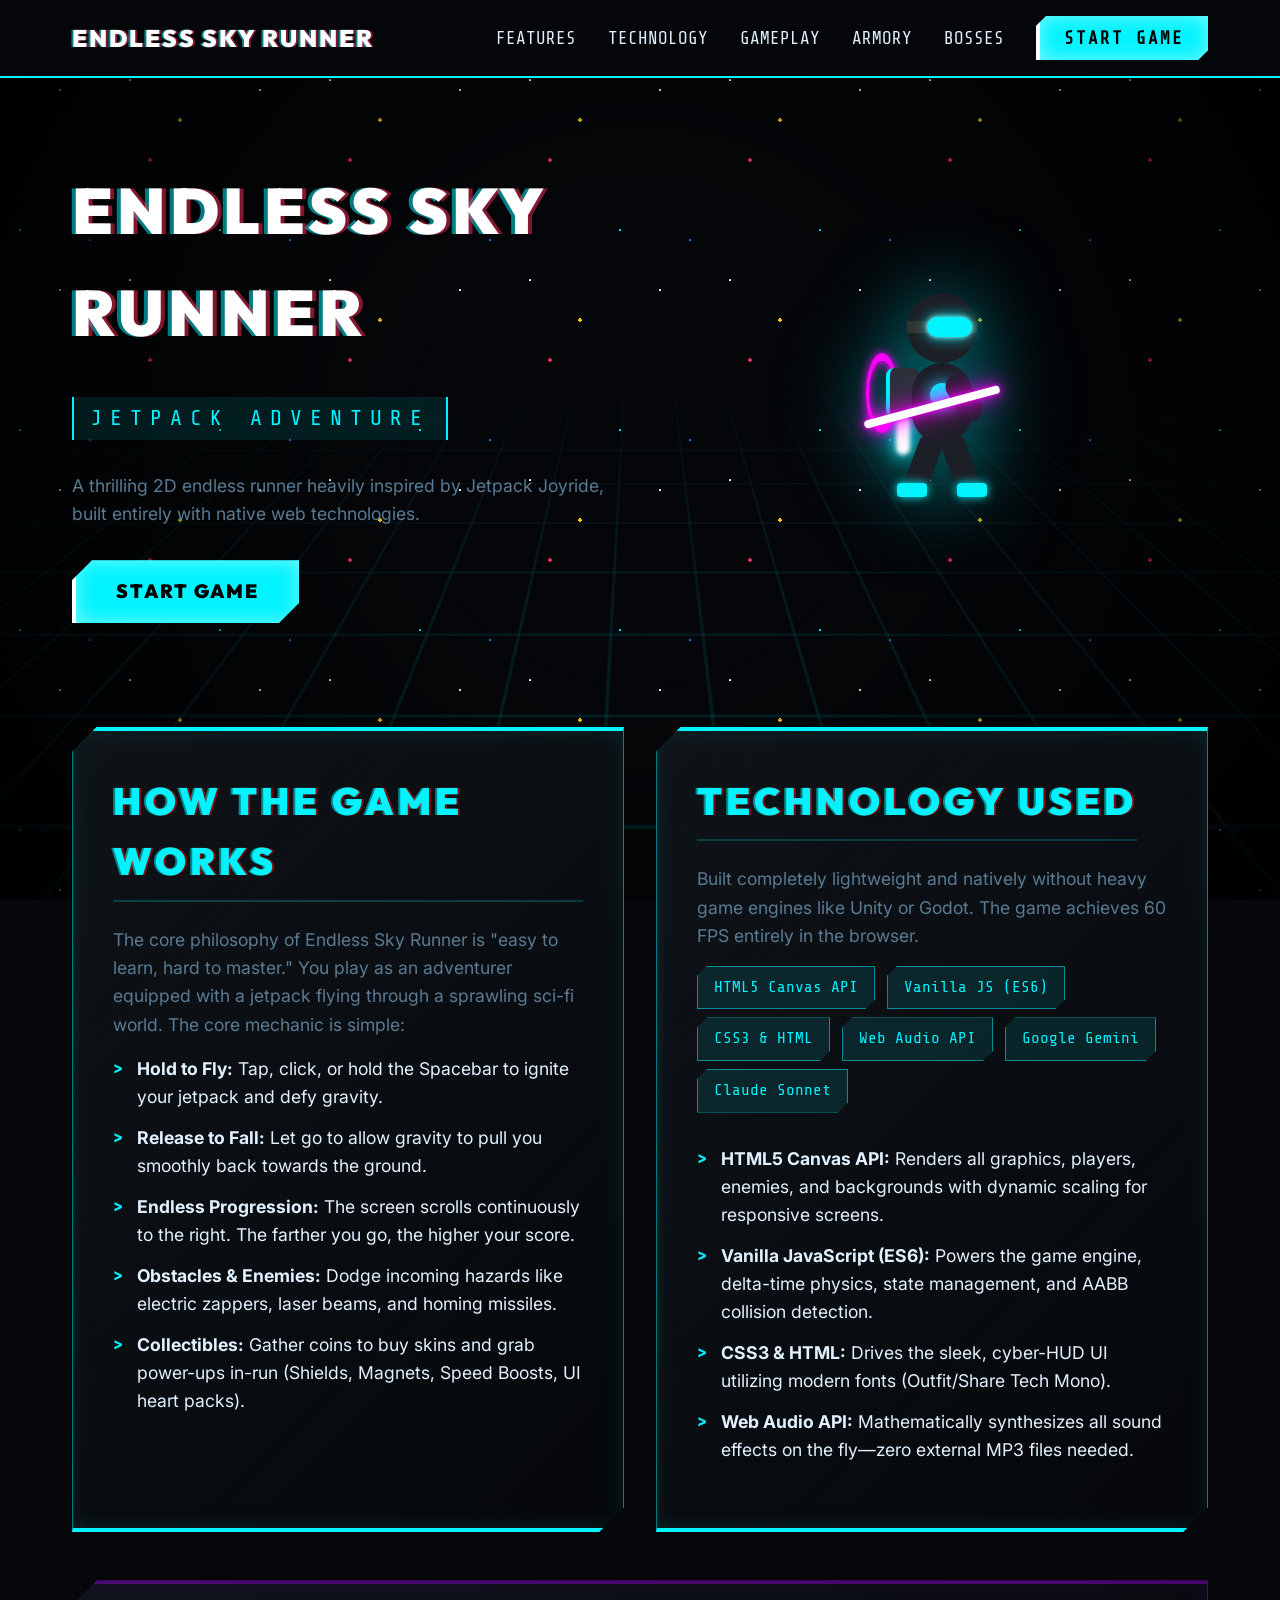
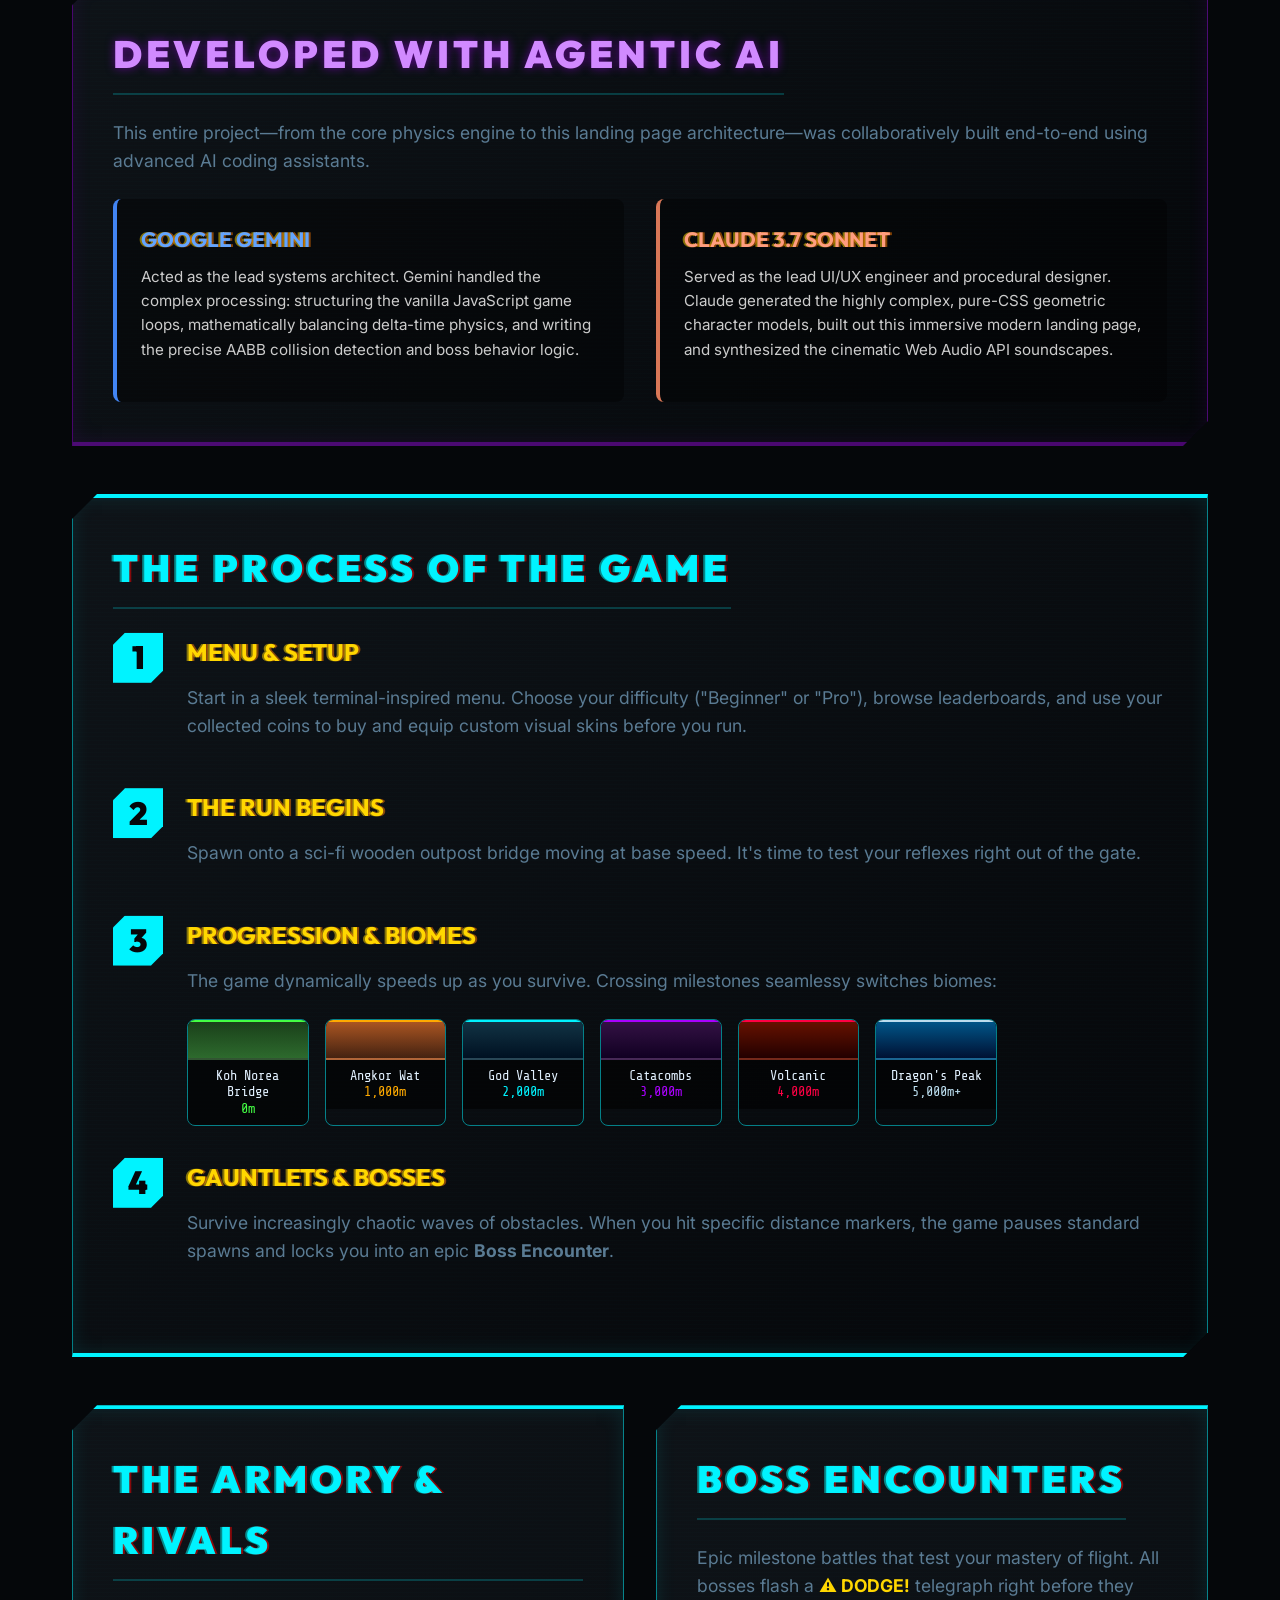
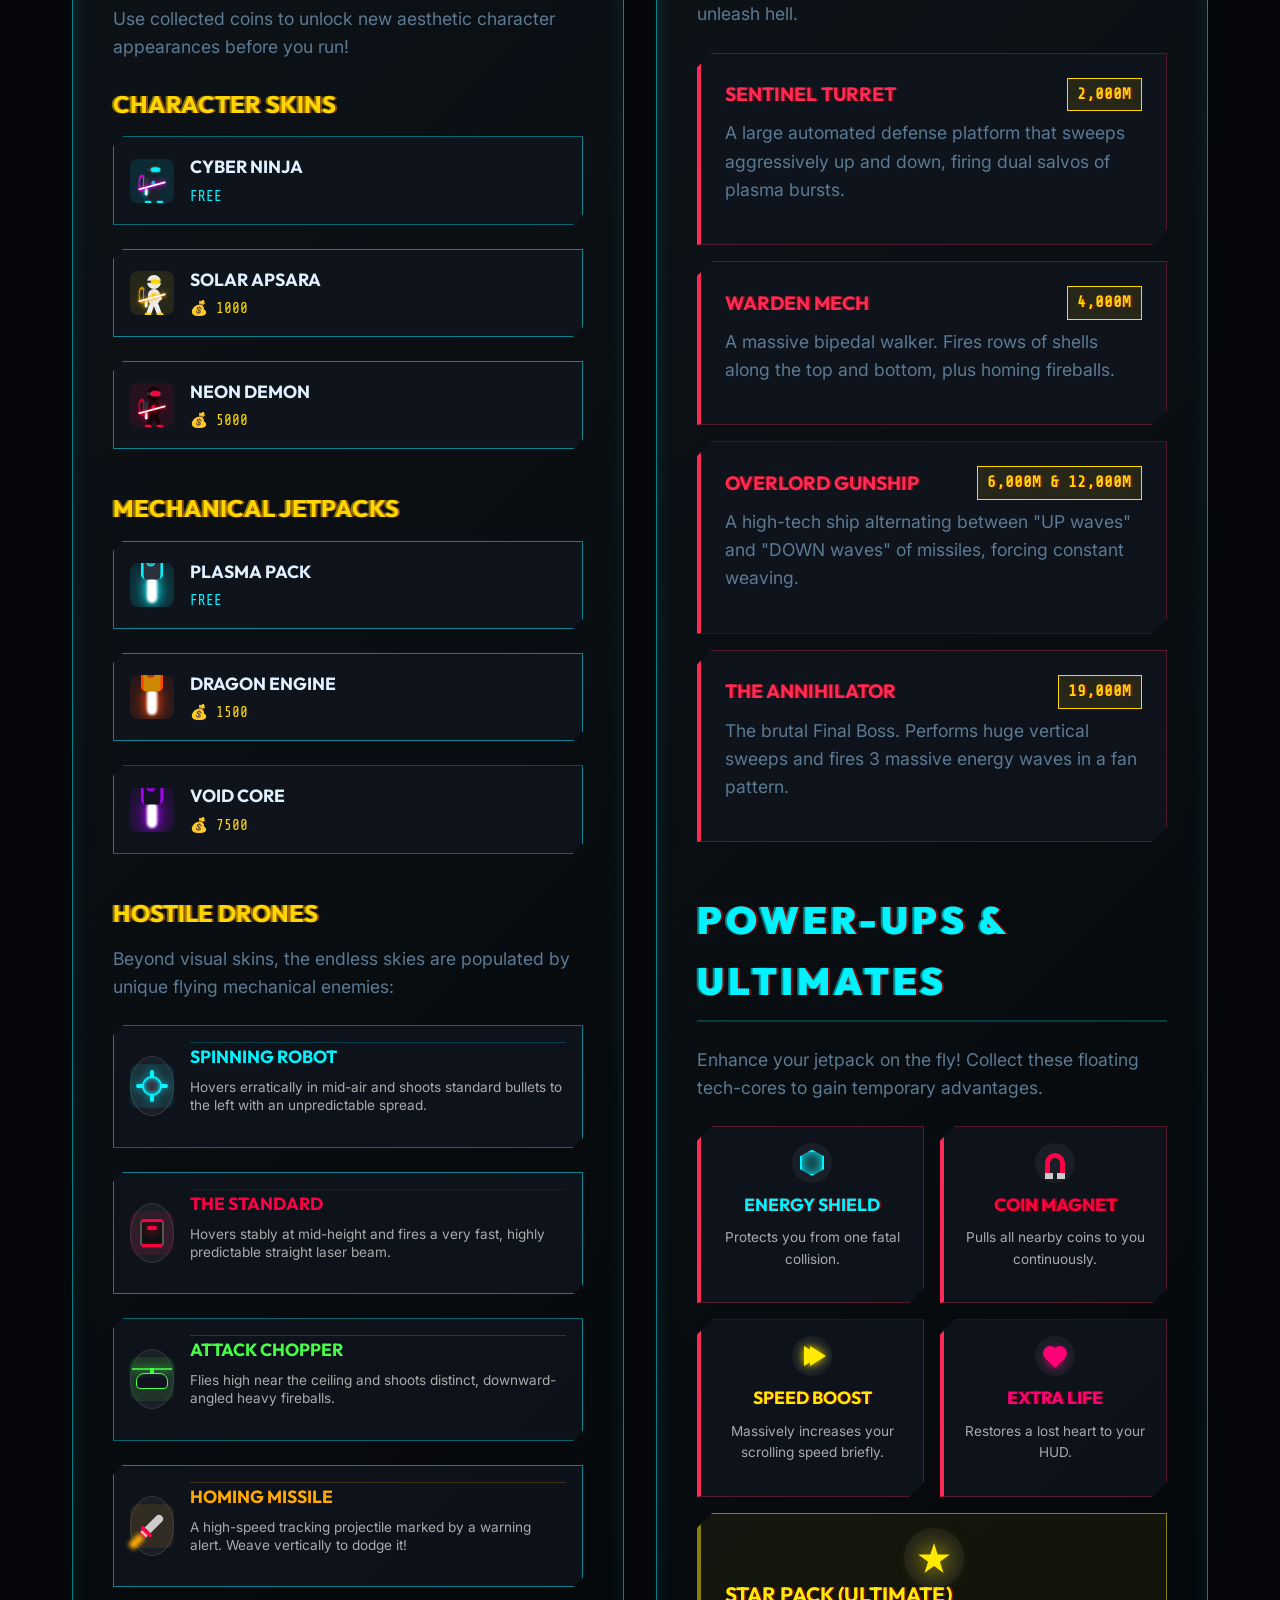
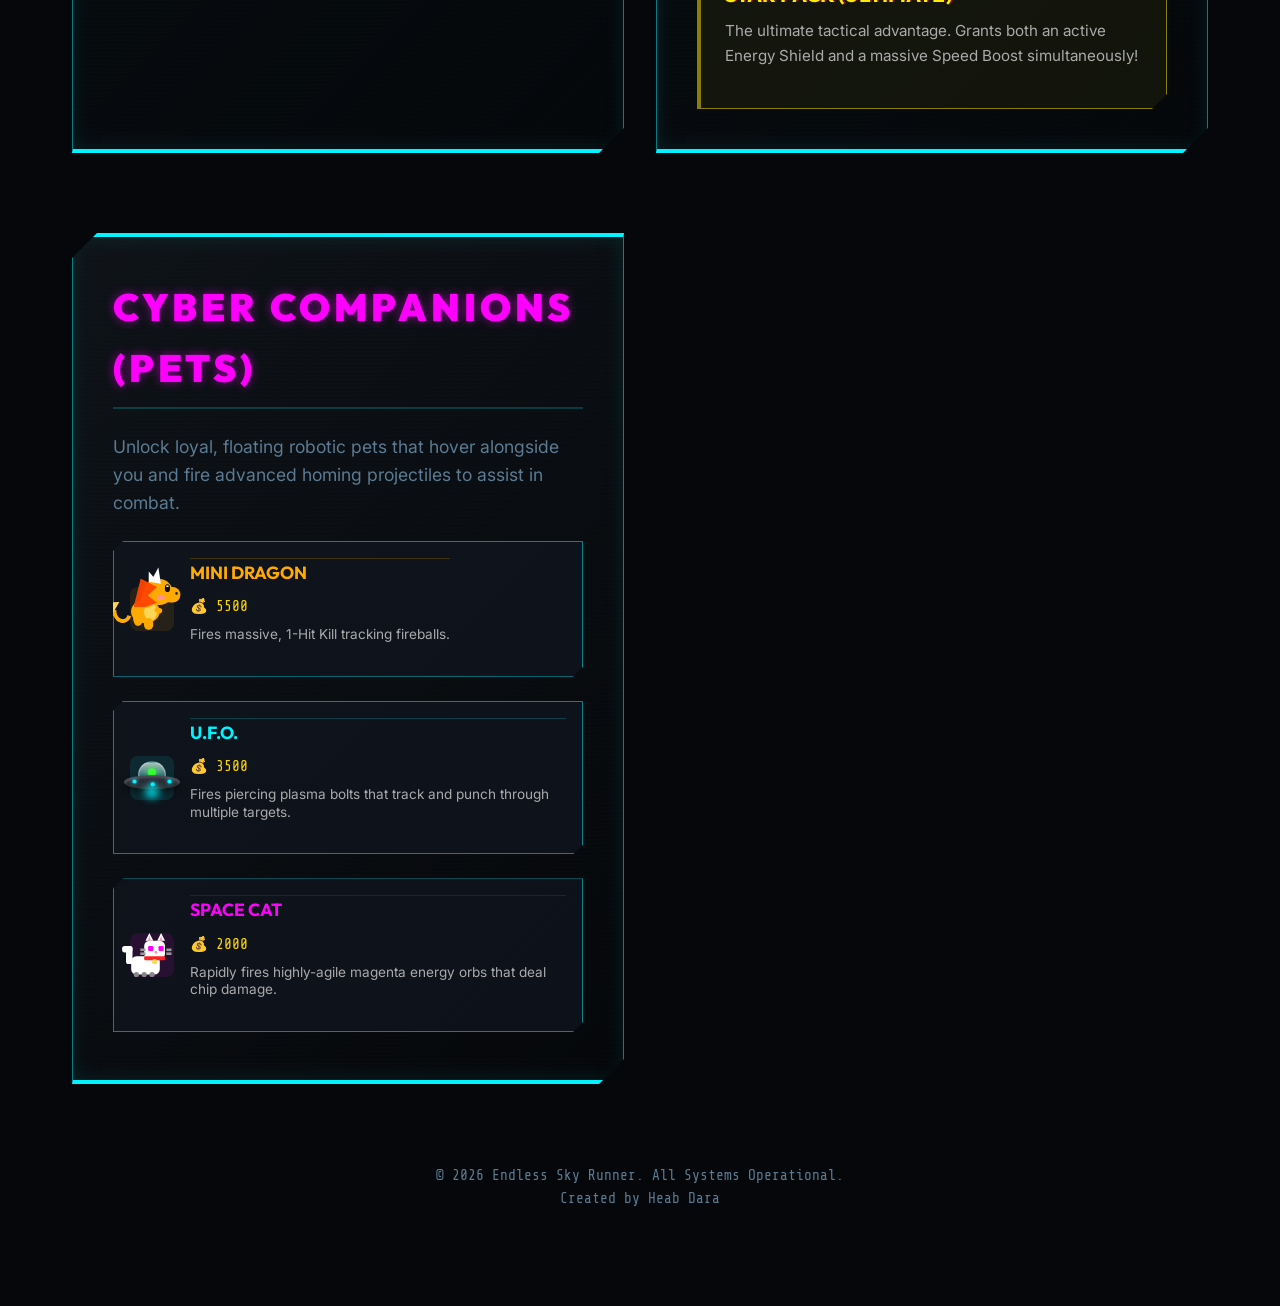
==== commit be2c6392: "v0.2" ====
--- a/index.html
+++ b/index.html
@@ -1404,7 +1404,7 @@
             </div>
             <div class="biome-card">
               <div class="biome-color b-ruins"></div>
-              <div class="biome-name">Ancient Ruins<br><span style="color:#00f3ff;">2,000m</span></div>
+              <div class="biome-name">God Valley<br><span style="color:#00f3ff;">2,000m</span></div>
             </div>
             <div class="biome-card">
               <div class="biome-color b-catacombs"></div>
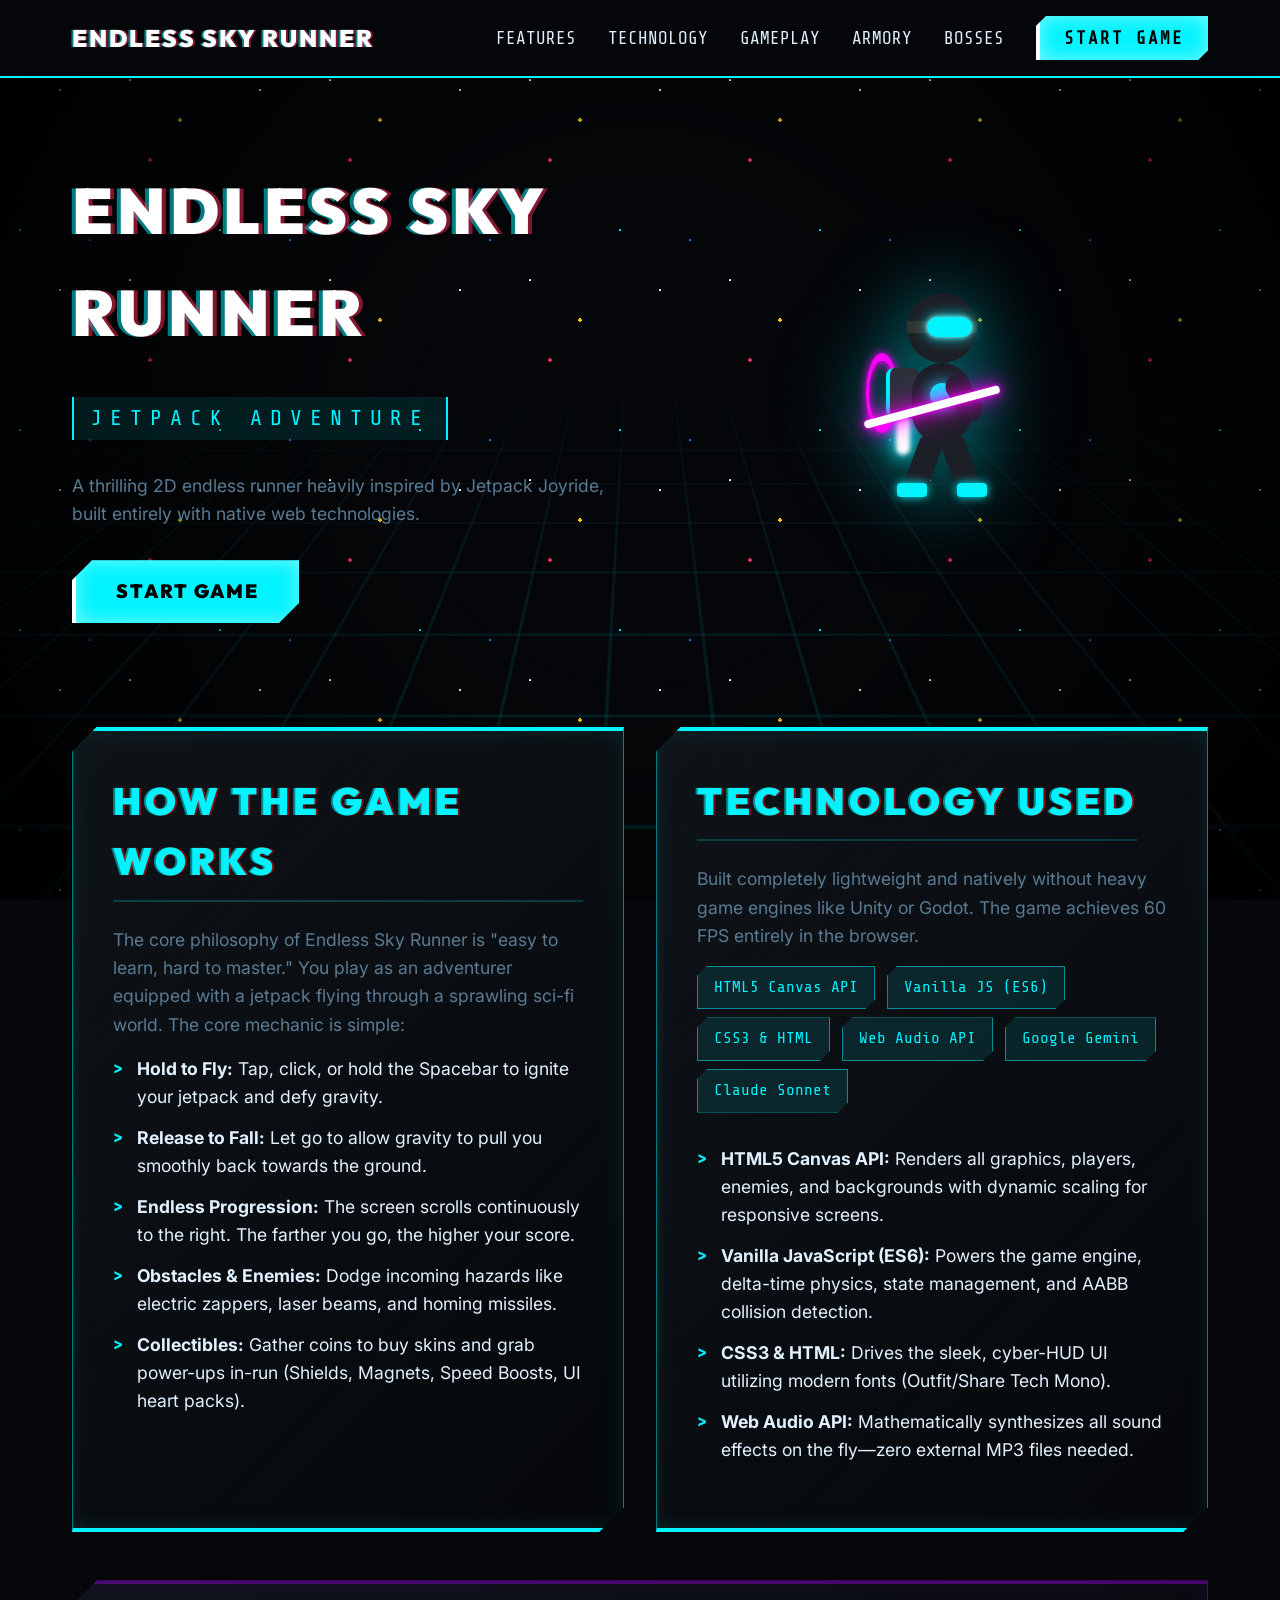
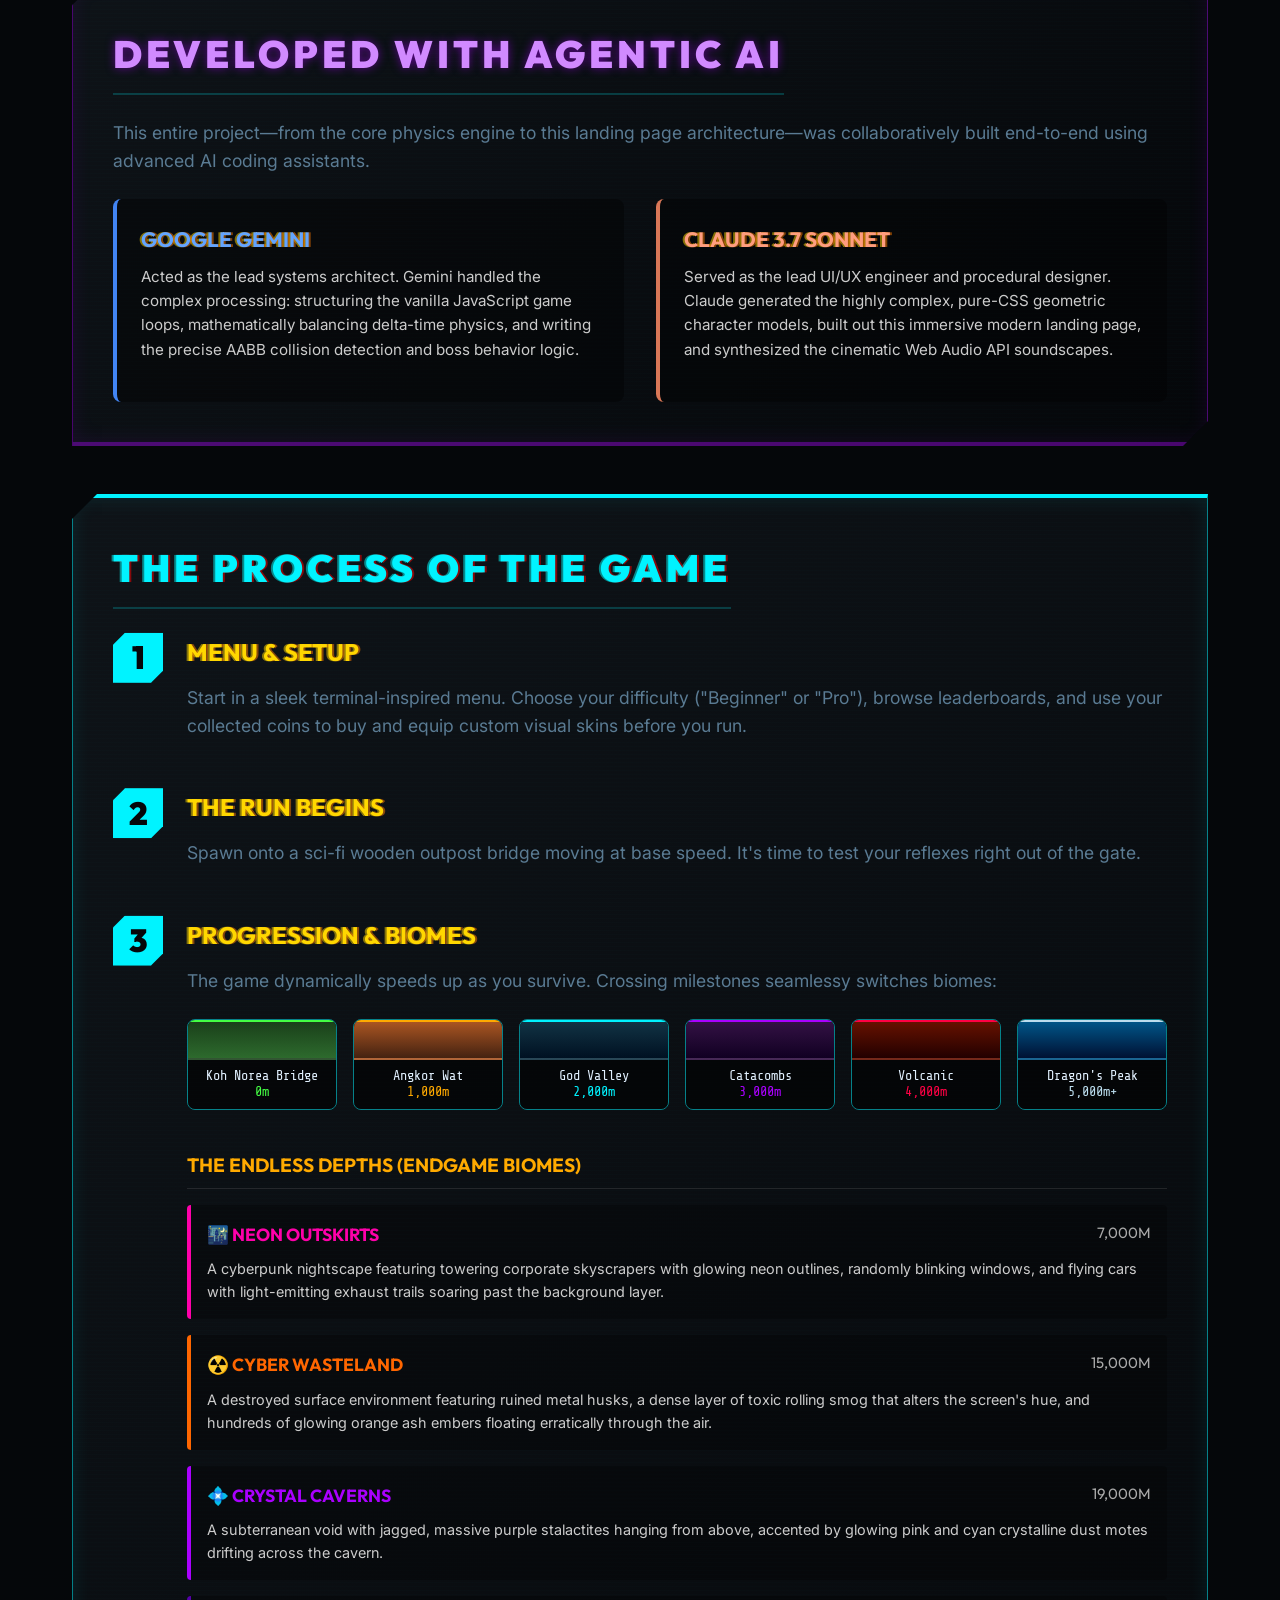
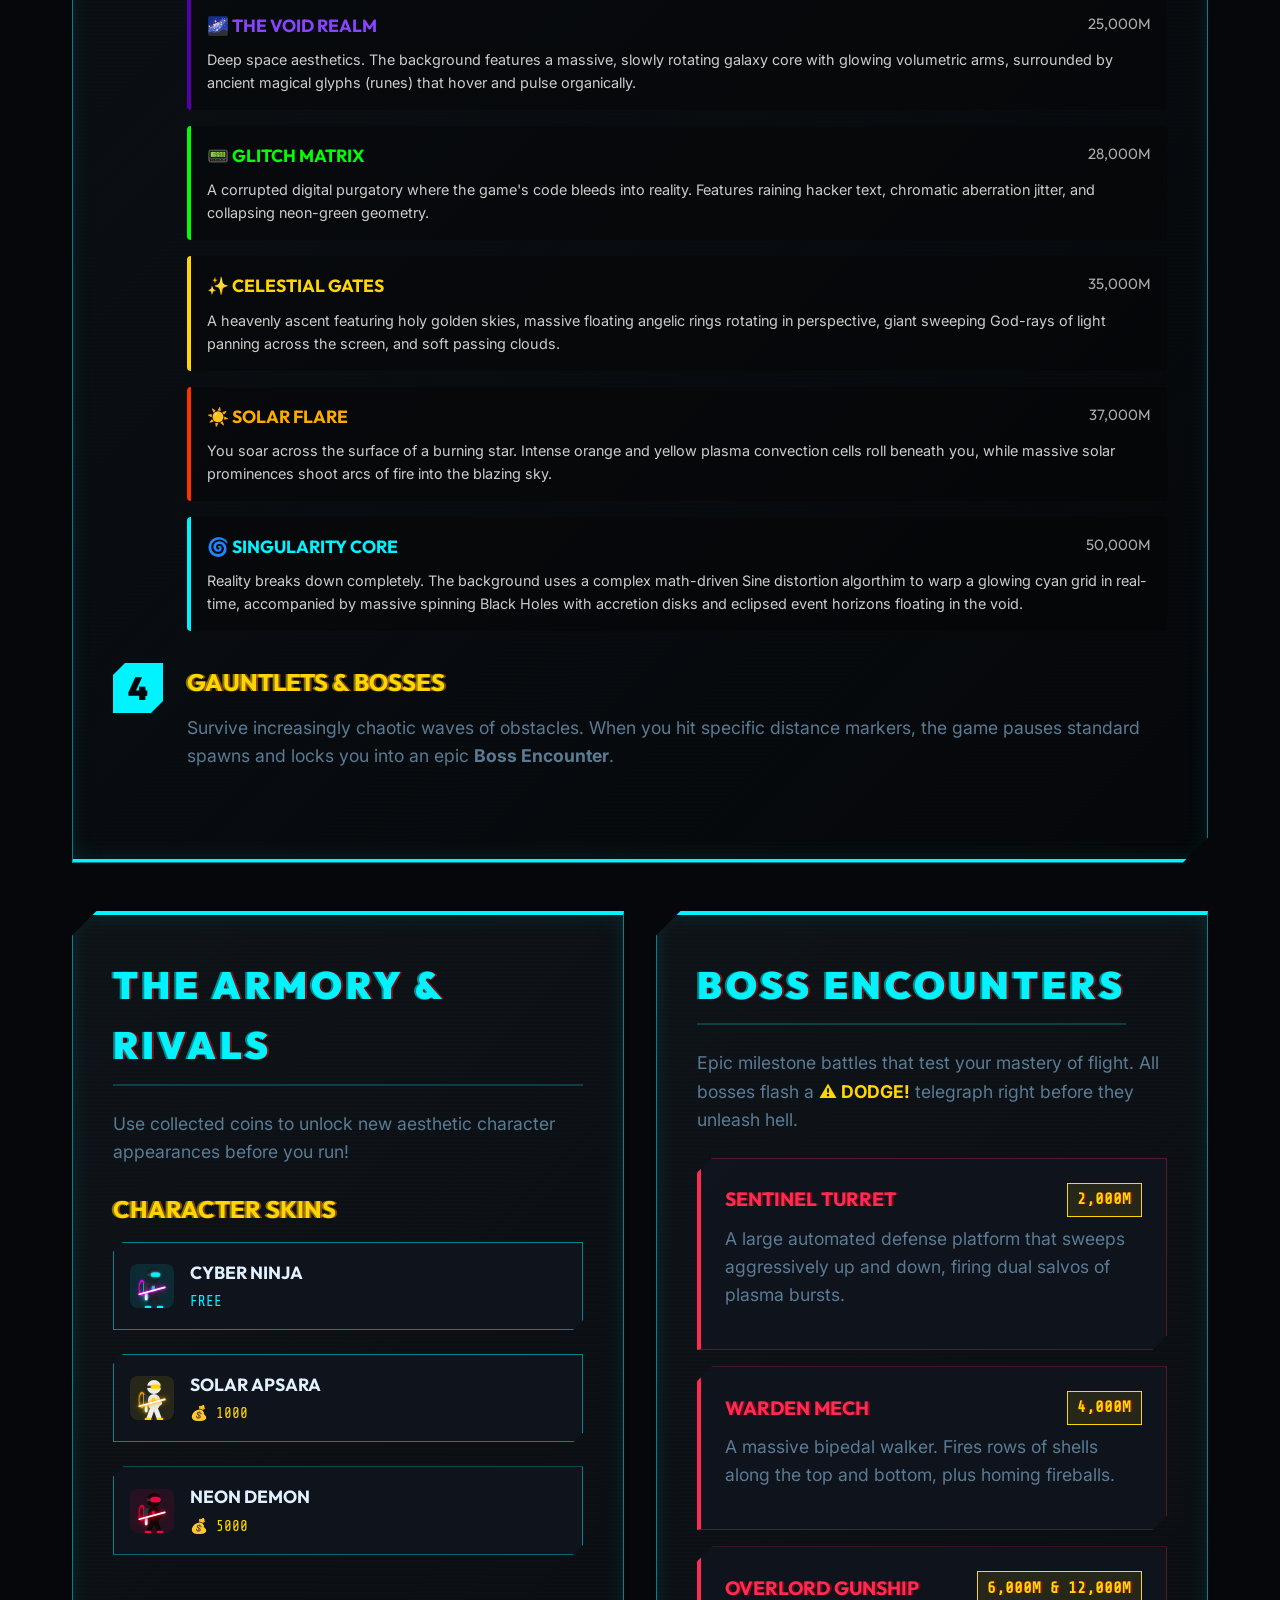
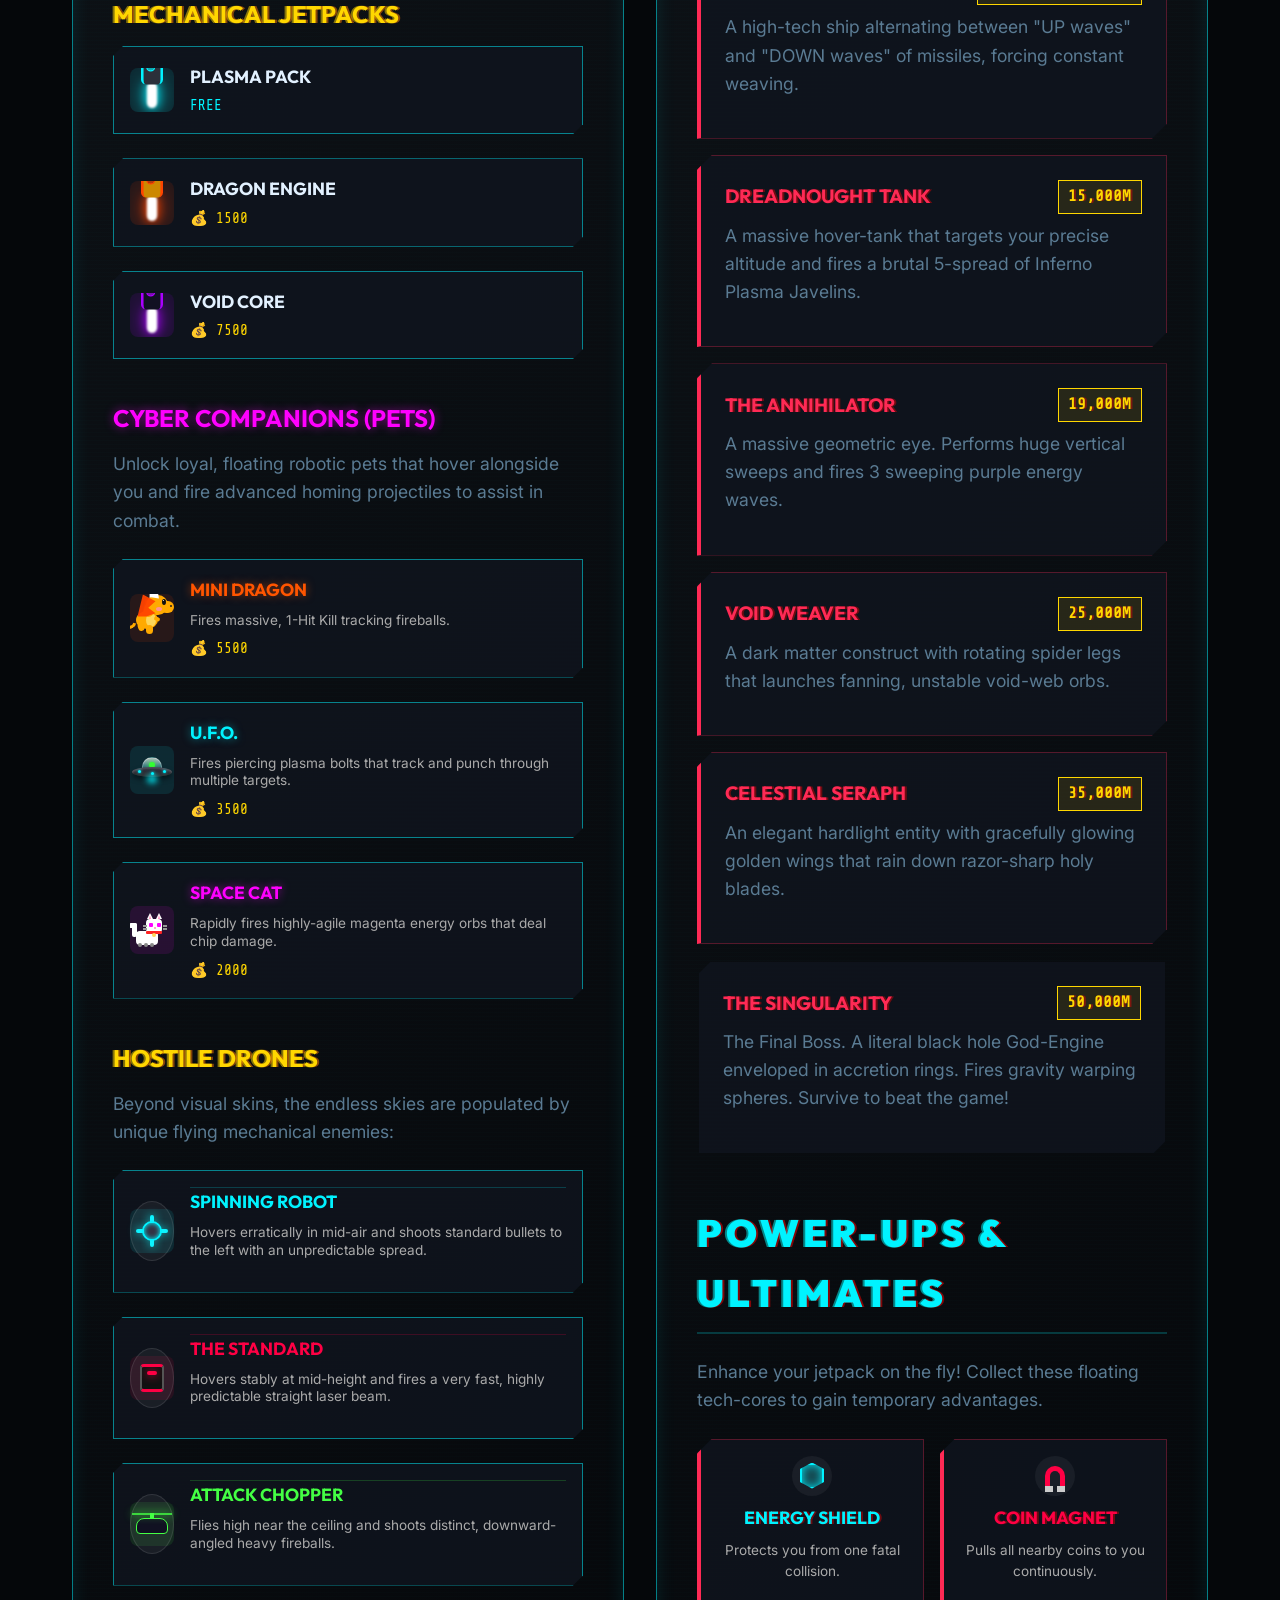
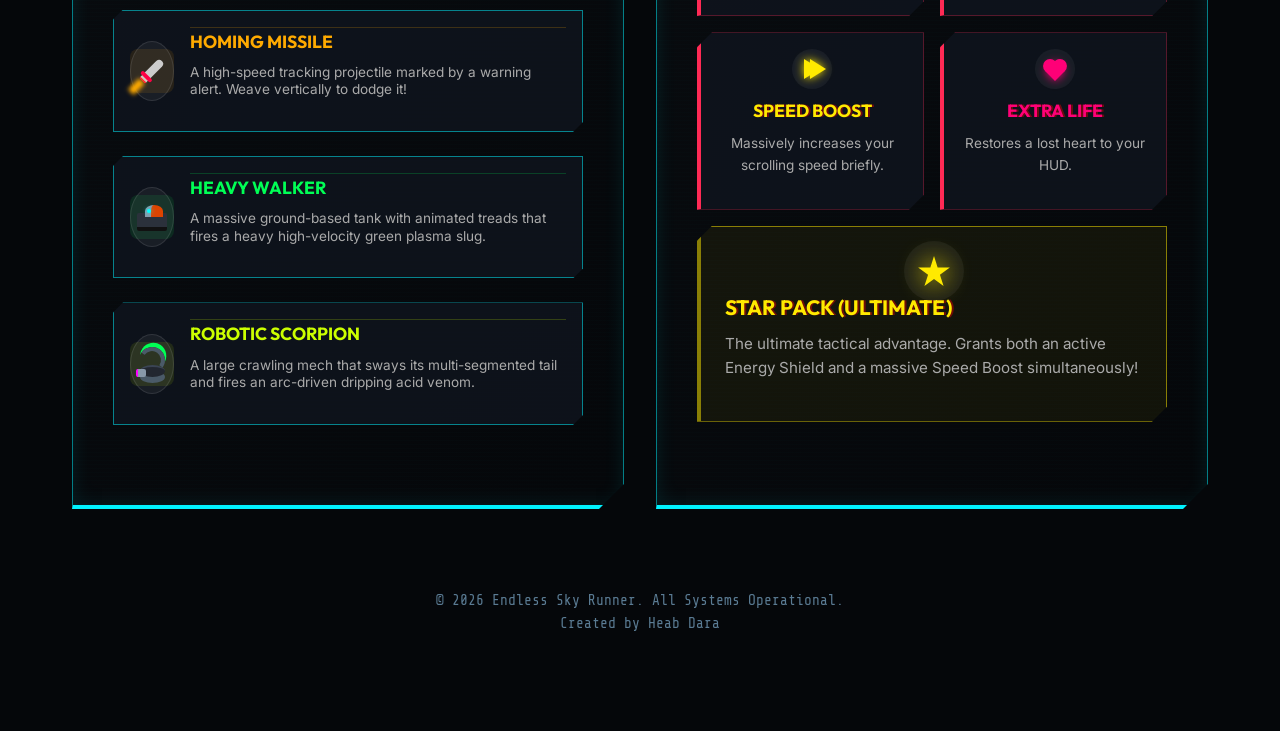
==== commit c94794a6: "v12" ====
--- a/index.html
+++ b/index.html
@@ -1053,6 +1053,95 @@
       animation: jetFlame 0.1s linear infinite alternate;
     }
 
+    .d-walker {
+      width: 30px;
+      height: 18px;
+      background: #2b313b;
+      position: relative;
+      border-radius: 2px;
+      border-bottom: 4px solid #111;
+      margin-top: 10px;
+      animation: bobbing 0.5s infinite alternate ease-in-out;
+    }
+
+    .d-walker::before {
+      content: '';
+      position: absolute;
+      width: 12px;
+      height: 12px;
+      background: #dd4400;
+      border-radius: 50% 50% 0 0;
+      top: -8px;
+      left: 8px;
+      border-left: 6px solid #8899aa;
+      /* cannon */
+    }
+
+    .d-walker::after {
+      content: '';
+      position: absolute;
+      width: 4px;
+      height: 4px;
+      background: #00ffff;
+      border-radius: 50%;
+      top: -4px;
+      left: 10px;
+      box-shadow: 0 0 5px #00ffff;
+    }
+
+    .d-scorpion {
+      width: 25px;
+      height: 12px;
+      background: #222730;
+      border-radius: 50%;
+      position: relative;
+      border-top: 2px solid #3a4454;
+      animation: bobbing 0.3s infinite alternate;
+      margin-top: 15px;
+      box-shadow: 0 6px 0 0 #4a5a68;
+      /* simple legs representation */
+    }
+
+    .d-scorpion::before {
+      content: '';
+      position: absolute;
+      width: 8px;
+      height: 8px;
+      background: #8899aa;
+      border-radius: 2px;
+      left: -4px;
+      top: 2px;
+      border-left: 2px solid #ff00ff;
+      /* eye */
+    }
+
+    .d-scorpion::after {
+      content: '';
+      position: absolute;
+      width: 18px;
+      height: 18px;
+      border: 4px solid transparent;
+      border-top: 4px solid #4a5a68;
+      border-right: 4px solid #4a5a68;
+      border-radius: 50%;
+      top: -20px;
+      right: 0px;
+      transform: rotate(-10deg);
+      box-shadow: 2px -4px 0 #00ff55;
+      /* venom tip */
+      animation: pTail 1s infinite alternate ease-in-out;
+    }
+
+    @keyframes bobbing {
+      0% {
+        transform: translateY(0);
+      }
+
+      100% {
+        transform: translateY(-3px);
+      }
+    }
+
     @keyframes linearSpin {
       100% {
         transform: rotate(360deg);
@@ -1110,11 +1199,11 @@
 
       0%,
       100% {
-        transform: rotateX(0deg);
+        transform: rotate(-20deg);
       }
 
       50% {
-        transform: rotateX(60deg);
+        transform: rotate(40deg);
       }
     }
 
@@ -1130,6 +1219,112 @@
         opacity: 1;
         transform: scale(1.2);
       }
+    }
+
+    .d-dragon {
+      width: 24px;
+      height: 16px;
+      background: #cc4400;
+      border-radius: 8px;
+      position: relative;
+      animation: pFloat 1.2s infinite ease-in-out;
+    }
+
+    .d-dragon::before {
+      content: '';
+      position: absolute;
+      width: 14px;
+      height: 14px;
+      background: #ff6600;
+      border-radius: 50%;
+      top: -4px;
+      left: 16px;
+      box-shadow: 2px -2px 0 #ffff00;
+    }
+
+    .d-dragon::after {
+      content: '';
+      position: absolute;
+      width: 0;
+      height: 0;
+      border-left: 8px solid transparent;
+      border-right: 8px solid transparent;
+      border-bottom: 16px solid #aa2200;
+      top: -12px;
+      left: 4px;
+      transform-origin: bottom;
+      animation: pWing 0.15s infinite alternate;
+    }
+
+    .d-ufo {
+      width: 38px;
+      height: 12px;
+      background: #2b303a;
+      border-radius: 50%;
+      position: relative;
+      border-bottom: 3px solid #00f3ff;
+      animation: pFloat 2.5s infinite ease-in-out;
+      box-shadow: 0 4px 10px rgba(0, 243, 255, 0.4);
+    }
+
+    .d-ufo::before {
+      content: '';
+      position: absolute;
+      width: 18px;
+      height: 14px;
+      background: rgba(0, 243, 255, 0.3);
+      border-radius: 50% 50% 0 0;
+      border: 1px solid #00f3ff;
+      top: -10px;
+      left: 10px;
+    }
+
+    .d-ufo::after {
+      content: '';
+      position: absolute;
+      width: 6px;
+      height: 6px;
+      background: #00ff88;
+      border-radius: 50%;
+      top: -4px;
+      left: 16px;
+      box-shadow: -8px 8px 0 #ff00ff, 8px 8px 0 #ff00ff;
+    }
+
+    .d-space-cat {
+      width: 22px;
+      height: 16px;
+      background: #330044;
+      border-radius: 6px;
+      position: relative;
+      border-top: 2px solid #ff00ff;
+      box-shadow: 2px 2px 0 #ff00ff;
+      animation: pFloat 1.5s infinite ease-in-out;
+    }
+
+    .d-space-cat::before {
+      content: '';
+      position: absolute;
+      width: 20px;
+      height: 6px;
+      background: transparent;
+      border-left: 6px solid #aa00aa;
+      border-right: 6px solid #aa00aa;
+      top: -6px;
+      left: 1px;
+    }
+
+    .d-space-cat::after {
+      content: '';
+      position: absolute;
+      width: 14px;
+      height: 4px;
+      background: #ff00ff;
+      border-radius: 2px;
+      top: 6px;
+      left: -12px;
+      transform-origin: right;
+      animation: pTail 0.6s infinite alternate;
     }
 
     /* Biome UI Models */
@@ -1419,6 +1614,76 @@
               <div class="biome-name">Dragon's Peak<br><span style="color:#bbddee;">5,000m+</span></div>
             </div>
           </div>
+
+          <h4
+            style="margin-top: 2.5rem; color: #ffaa00; font-size: 1.2rem; border-bottom: 1px solid rgba(255,255,255,0.1); padding-bottom: 0.5rem;">
+            The Endless Depths (Endgame Biomes)</h4>
+          <div style="display: flex; flex-direction: column; gap: 1rem; margin-top: 1rem;">
+            <div
+              style="background: rgba(0,0,0,0.3); padding: 1rem; border-left: 4px solid #ff00aa; border-radius: 4px;">
+              <h4 style="color: #ff00aa; margin-bottom: 0.5rem; font-size: 1.1rem;">🌃 Neon Outskirts <span
+                  style="font-weight:normal; color:#aaa; font-size: 0.85em; float: right;">7,000m</span></h4>
+              <p style="font-size: 0.9rem; color: #ccc; margin: 0;">A cyberpunk nightscape featuring towering corporate
+                skyscrapers with glowing neon outlines, randomly blinking windows, and flying cars with light-emitting
+                exhaust trails soaring past the background layer.</p>
+            </div>
+            <div
+              style="background: rgba(0,0,0,0.3); padding: 1rem; border-left: 4px solid #ff6600; border-radius: 4px;">
+              <h4 style="color: #ff6600; margin-bottom: 0.5rem; font-size: 1.1rem;">☢️ Cyber Wasteland <span
+                  style="font-weight:normal; color:#aaa; font-size: 0.85em; float: right;">15,000m</span></h4>
+              <p style="font-size: 0.9rem; color: #ccc; margin: 0;">A destroyed surface environment featuring ruined
+                metal husks, a dense layer of toxic rolling smog that alters the screen's hue, and hundreds of glowing
+                orange ash embers floating erratically through the air.</p>
+            </div>
+            <div
+              style="background: rgba(0,0,0,0.3); padding: 1rem; border-left: 4px solid #aa00ff; border-radius: 4px;">
+              <h4 style="color: #aa00ff; margin-bottom: 0.5rem; font-size: 1.1rem;">💠 Crystal Caverns <span
+                  style="font-weight:normal; color:#aaa; font-size: 0.85em; float: right;">19,000m</span></h4>
+              <p style="font-size: 0.9rem; color: #ccc; margin: 0;">A subterranean void with jagged, massive purple
+                stalactites hanging from above, accented by glowing pink and cyan crystalline dust motes drifting across
+                the cavern.</p>
+            </div>
+            <div
+              style="background: rgba(0,0,0,0.3); padding: 1rem; border-left: 4px solid #5500aa; border-radius: 4px;">
+              <h4 style="color: #8844ff; margin-bottom: 0.5rem; font-size: 1.1rem;">🌌 The Void Realm <span
+                  style="font-weight:normal; color:#aaa; font-size: 0.85em; float: right;">25,000m</span></h4>
+              <p style="font-size: 0.9rem; color: #ccc; margin: 0;">Deep space aesthetics. The background features a
+                massive, slowly rotating galaxy core with glowing volumetric arms, surrounded by ancient magical glyphs
+                (runes) that hover and pulse organically.</p>
+            </div>
+            <div
+              style="background: rgba(0,0,0,0.3); padding: 1rem; border-left: 4px solid #00ff00; border-radius: 4px;">
+              <h4 style="color: #00ff00; margin-bottom: 0.5rem; font-size: 1.1rem;">📟 Glitch Matrix <span
+                  style="font-weight:normal; color:#aaa; font-size: 0.85em; float: right;">28,000m</span></h4>
+              <p style="font-size: 0.9rem; color: #ccc; margin: 0;">A corrupted digital purgatory where the game's code
+                bleeds into reality. Features raining hacker text, chromatic aberration jitter, and collapsing
+                neon-green geometry.</p>
+            </div>
+            <div
+              style="background: rgba(0,0,0,0.3); padding: 1rem; border-left: 4px solid #ffd700; border-radius: 4px;">
+              <h4 style="color: #ffd700; margin-bottom: 0.5rem; font-size: 1.1rem;">✨ Celestial Gates <span
+                  style="font-weight:normal; color:#aaa; font-size: 0.85em; float: right;">35,000m</span></h4>
+              <p style="font-size: 0.9rem; color: #ccc; margin: 0;">A heavenly ascent featuring holy golden skies,
+                massive floating angelic rings rotating in perspective, giant sweeping God-rays of light panning across
+                the screen, and soft passing clouds.</p>
+            </div>
+            <div
+              style="background: rgba(0,0,0,0.3); padding: 1rem; border-left: 4px solid #ff3300; border-radius: 4px;">
+              <h4 style="color: #ffaa00; margin-bottom: 0.5rem; font-size: 1.1rem;">☀️ Solar Flare <span
+                  style="font-weight:normal; color:#aaa; font-size: 0.85em; float: right;">37,000m</span></h4>
+              <p style="font-size: 0.9rem; color: #ccc; margin: 0;">You soar across the surface of a burning star.
+                Intense orange and yellow plasma convection cells roll beneath you, while massive solar prominences
+                shoot arcs of fire into the blazing sky.</p>
+            </div>
+            <div
+              style="background: rgba(0,0,0,0.3); padding: 1rem; border-left: 4px solid #00f3ff; border-radius: 4px;">
+              <h4 style="color: #00f3ff; margin-bottom: 0.5rem; font-size: 1.1rem;">🌀 Singularity Core <span
+                  style="font-weight:normal; color:#aaa; font-size: 0.85em; float: right;">50,000m</span></h4>
+              <p style="font-size: 0.9rem; color: #ccc; margin: 0;">Reality breaks down completely. The background uses
+                a complex math-driven Sine distortion algorthim to warp a glowing cyan grid in real-time, accompanied by
+                massive spinning Black Holes with accretion disks and eclipsed event horizons floating in the void.</p>
+            </div>
+          </div>
         </div>
       </div>
 
@@ -1571,6 +1836,197 @@
           </div>
         </div>
 
+        <h3 style="margin-top: 2rem; color: #ff00ff; text-shadow: 0 0 10px rgba(255,0,255,0.5);">Cyber Companions (Pets)
+        </h3>
+        <p>Unlock loyal, floating robotic pets that hover alongside you and fire advanced homing projectiles to assist
+          in combat.</p>
+
+        <div class="grid-3" style="gap: 1rem; margin-top: 1.5rem; margin-bottom: 2rem;">
+          <div class="skin-card">
+            <div class="skin-visual"
+              style="border-radius: 8px; background: rgba(255, 68, 0, 0.1); overflow: hidden; padding: 1.5rem 0; display: flex; justify-content: center; align-items: center;">
+              <div class="css-pet-container" style="transform: scale(1.0);">
+                <div
+                  style="position:relative; width:45px; height:35px; margin: 7px auto; animation: pFloat 1.8s ease-in-out infinite;">
+                  <div
+                    style="position:absolute; width: 14px; height: 16px; border-radius: 50%; border: 3px solid #ffaa00; border-top-color: transparent; border-right-color: transparent; top: 12px; left: -8px; transform: rotate(-30deg);">
+                  </div>
+                  <div
+                    style="position:absolute; width: 0; height: 0; border-left: 5px solid transparent; border-right: 5px solid transparent; border-bottom: 8px solid #fdd659; top: 10px; left: -14px; transform: rotate(-60deg);">
+                  </div>
+                  <div
+                    style="position:absolute; width: 14px; height: 18px; background: #ff4400; top: -2px; left: 12px; clip-path: polygon(0 100%, 30% 0, 100% 30%, 70% 60%, 100% 80%, 60% 100%); transform-origin: left bottom; animation: pWing 0.3s infinite alternate; opacity: 0.6; filter: drop-shadow(0 0 2px #ff4400);">
+                  </div>
+                  <div
+                    style="position:absolute; width: 6px; height: 8px; border-radius: 4px; background: #ffaa00; top: 22px; left: 8px; transform: rotate(-20deg);">
+                  </div>
+                  <div
+                    style="position:absolute; width: 22px; height: 18px; border-radius: 50%; background: #ffaa00; top: 10px; left: 6px;">
+                  </div>
+                  <div
+                    style="position:absolute; width: 10px; height: 14px; border-radius: 50%; background: #fdd659; top: 12px; left: 16px;">
+                  </div>
+                  <div
+                    style="position:absolute; width: 7px; height: 9px; border-radius: 4px; background: #ffaa00; top: 24px; left: 16px;">
+                  </div>
+                  <div
+                    style="position:absolute; width: 6px; height: 4px; border-radius: 3px; background: #ffaa00; top: 16px; left: 24px; transform: rotate(20deg);">
+                  </div>
+                  <div
+                    style="position:absolute; width: 10px; height: 14px; border-radius: 5px; background: #ffaa00; top: 2px; left: 14px; transform: rotate(15deg);">
+                  </div>
+                  <div
+                    style="position:absolute; width: 22px; height: 20px; border-radius: 10px; background: #ffaa00; top: -6px; left: 16px;">
+                  </div>
+                  <div
+                    style="position:absolute; width: 14px; height: 12px; border-radius: 6px; background: #ffaa00; top: 0px; left: 30px;">
+                  </div>
+                  <div
+                    style="position:absolute; width: 2px; height: 2px; border-radius: 50%; background: #222; top: 4px; left: 40px;">
+                  </div>
+                  <div
+                    style="position:absolute; width: 4px; height: 6px; border-radius: 50%; background: #111; top: -2px; left: 32px;">
+                  </div>
+                  <div
+                    style="position:absolute; width: 1.5px; height: 1.5px; border-radius: 50%; background: #fff; top: -1px; left: 33px;">
+                  </div>
+                  <div
+                    style="position:absolute; width: 6px; height: 4px; border-radius: 50%; background: #ff8db8; top: 6px; left: 26px; opacity: 0.8;">
+                  </div>
+                  <div
+                    style="position:absolute; width: 0; height: 0; border-left: 3px solid transparent; border-right: 3px solid transparent; border-bottom: 8px solid #fff; top: -12px; left: 18px; transform: rotate(-20deg);">
+                  </div>
+                  <div
+                    style="position:absolute; width: 0; height: 0; border-left: 4px solid transparent; border-right: 4px solid transparent; border-bottom: 12px solid #fff; top: -15px; left: 22px; transform: rotate(10deg);">
+                  </div>
+                  <div
+                    style="position:absolute; width: 18px; height: 22px; background: #ff4400; top: -6px; left: 8px; clip-path: polygon(0 100%, 30% 0, 100% 30%, 60% 60%, 100% 85%, 50% 100%); transform-origin: left bottom; animation: pWing 0.3s infinite alternate reverse; opacity: 0.95; filter: drop-shadow(0 0 2px #ff4400);">
+                  </div>
+                </div>
+              </div>
+            </div>
+            <div class="skin-info">
+              <h4 style="color: #ff5500; margin-bottom: 0.5rem; text-shadow: 0 0 8px rgba(255,85,0,0.5);">Mini Dragon
+              </h4>
+              <p style="font-size: 0.85rem; color: #aaa; line-height: 1.3; margin-bottom: 0.5rem;">Fires massive, 1-Hit
+                Kill tracking fireballs.</p>
+              <div class="price">💰 5500</div>
+            </div>
+          </div>
+
+          <div class="skin-card">
+            <div class="skin-visual"
+              style="border-radius: 8px; background: rgba(0, 243, 255, 0.1); overflow: hidden; padding: 1.5rem 0; display: flex; justify-content: center; align-items: center;">
+              <div class="css-pet-container" style="transform: scale(1.0);">
+                <div
+                  style="position:relative; width:40px; height:25px; margin: 12px auto; animation: pFloat 2.5s ease-in-out infinite;">
+                  <div
+                    style="position:absolute; width: 20px; height: 14px; border-radius: 20px 20px 0 0; background: linear-gradient(to bottom, rgba(255,255,255,0.7), #00f3ff44); top: 0; left: 10px; border: 1px solid rgba(255,255,255,0.3);">
+                  </div>
+                  <div
+                    style="position:absolute; width: 6px; height: 6px; border-radius: 50%; background: #33ff33; top: 5px; left: 17px; box-shadow: 0 0 5px #33ff33;">
+                  </div>
+                  <div
+                    style="position:absolute; width: 40px; height: 10px; border-radius: 50%; background: linear-gradient(180deg, #222233, #333); top: 10px; left: 0px; box-shadow: inset 0 2px 2px rgba(255,255,255,0.2), 0 3px 5px rgba(0,0,0,0.5);">
+                  </div>
+                  <div
+                    style="position:absolute; width: 3px; height: 3px; border-radius: 50%; background: #00f3ff; top: 13px; left: 6px; box-shadow: 0 0 3px #00f3ff; animation: pPulse 1s infinite alternate;">
+                  </div>
+                  <div
+                    style="position:absolute; width: 3px; height: 3px; border-radius: 50%; background: #00f3ff; top: 15px; left: 18.5px; box-shadow: 0 0 3px #00f3ff; animation: pPulse 1s infinite alternate 0.3s;">
+                  </div>
+                  <div
+                    style="position:absolute; width: 3px; height: 3px; border-radius: 50%; background: #00f3ff; top: 13px; right: 6px; box-shadow: 0 0 3px #00f3ff; animation: pPulse 1s infinite alternate 0.6s;">
+                  </div>
+                  <div
+                    style="position:absolute; width: 10px; height: 8px; border-radius: 50%; background: #00f3ff; top: 18px; left: 15px; filter: blur(3px); animation: pPulse 0.5s infinite alternate;">
+                  </div>
+                </div>
+              </div>
+            </div>
+            <div class="skin-info">
+              <h4 style="color: #00f3ff; margin-bottom: 0.5rem; text-shadow: 0 0 8px rgba(0,243,255,0.5);">U.F.O.</h4>
+              <p style="font-size: 0.85rem; color: #aaa; line-height: 1.3; margin-bottom: 0.5rem;">Fires piercing plasma
+                bolts that track and punch through multiple targets.</p>
+              <div class="price">💰 3500</div>
+            </div>
+          </div>
+
+          <div class="skin-card">
+            <div class="skin-visual"
+              style="border-radius: 8px; background: rgba(255, 0, 255, 0.1); overflow: hidden; padding: 1.5rem 0; display: flex; justify-content: center; align-items: center;">
+              <div class="css-pet-container" style="transform: scale(1.0);">
+                <div
+                  style="position:relative; width:40px; height:30px; margin: 10px auto; animation: pFloat 2s ease-in-out infinite;">
+                  <div
+                    style="position:absolute; width: 5px; height: 14px; background: #ffffff; border-radius: 2px; top: 8px; left: 0px; transform-origin: bottom center; animation: pTail 1s ease-in-out infinite;">
+                    <div
+                      style="position:absolute; width: 8px; height: 5px; background: #ffffff; border-radius: 2px; top: 0px; right: 0px;">
+                    </div>
+                  </div>
+                  <div
+                    style="position:absolute; width: 22px; height: 14px; border-radius: 4px; background: #ffffff; top: 16px; left: 4px;">
+                  </div>
+                  <div
+                    style="position:absolute; width: 4px; height: 4px; border-radius: 2px; background: #888; top: 28px; left: 6px;">
+                  </div>
+                  <div
+                    style="position:absolute; width: 4px; height: 4px; border-radius: 2px; background: #888; top: 28px; left: 12px;">
+                  </div>
+                  <div
+                    style="position:absolute; width: 4px; height: 4px; border-radius: 2px; background: #888; top: 28px; left: 18px;">
+                  </div>
+                  <div
+                    style="position:absolute; width: 16px; height: 14px; border-radius: 4px; background: #ffffff; top: 4px; left: 14px;">
+                  </div>
+                  <div
+                    style="position:absolute; width: 0; height: 0; border-left: 3px solid transparent; border-right: 3px solid transparent; border-bottom: 6px solid #ffffff; top: -2px; left: 15px;">
+                  </div>
+                  <div
+                    style="position:absolute; width: 0; height: 0; border-left: 3px solid transparent; border-right: 3px solid transparent; border-bottom: 6px solid #ffffff; top: -2px; left: 24px;">
+                  </div>
+                  <div
+                    style="position:absolute; width: 0; height: 0; border-left: 1.5px solid transparent; border-right: 1.5px solid transparent; border-bottom: 4px solid #ff8db8; top: 0px; left: 16.5px;">
+                  </div>
+                  <div
+                    style="position:absolute; width: 0; height: 0; border-left: 1.5px solid transparent; border-right: 1.5px solid transparent; border-bottom: 4px solid #ff8db8; top: 0px; left: 25.5px;">
+                  </div>
+                  <div
+                    style="position:absolute; width: 16px; height: 3px; border-radius: 1px; background: #ff2222; top: 16px; left: 14px;">
+                  </div>
+                  <div
+                    style="position:absolute; width: 4px; height: 4px; border-radius: 50%; background: #fdd659; top: 18px; left: 20px;">
+                  </div>
+                  <div
+                    style="position:absolute; width: 4px; height: 4px; border-radius: 1px; background: #ff00ff; top: 8px; left: 17px;">
+                  </div>
+                  <div
+                    style="position:absolute; width: 4px; height: 4px; border-radius: 1px; background: #ff00ff; top: 8px; left: 25px;">
+                  </div>
+                  <div
+                    style="position:absolute; width: 2px; height: 2px; border-radius: 50%; background: #ff8db8; top: 12px; left: 22px;">
+                  </div>
+                  <div style="position:absolute; width: 4px; height: 1.5px; background: #999; top: 10px; left: 11px;">
+                  </div>
+                  <div style="position:absolute; width: 4px; height: 1.5px; background: #999; top: 13px; left: 11px;">
+                  </div>
+                  <div style="position:absolute; width: 4px; height: 1.5px; background: #999; top: 10px; left: 31px;">
+                  </div>
+                  <div style="position:absolute; width: 4px; height: 1.5px; background: #999; top: 13px; left: 31px;">
+                  </div>
+                </div>
+              </div>
+            </div>
+            <div class="skin-info">
+              <h4 style="color: #ff00ff; margin-bottom: 0.5rem; text-shadow: 0 0 8px rgba(255,0,255,0.5);">Space Cat
+              </h4>
+              <p style="font-size: 0.85rem; color: #aaa; line-height: 1.3; margin-bottom: 0.5rem;">Rapidly fires
+                highly-agile magenta energy orbs that deal chip damage.</p>
+              <div class="price">💰 2000</div>
+            </div>
+          </div>
+        </div>
+
         <h3 style="margin-top: 2rem;">Hostile Drones</h3>
         <p>Beyond visual skins, the endless skies are populated by unique flying mechanical enemies:</p>
         <div class="grid-3" style="gap: 1rem; margin-top: 1.5rem; margin-bottom: 2rem;">
@@ -1629,6 +2085,34 @@
                 warning alert. Weave vertically to dodge it!</p>
             </div>
           </div>
+
+          <!-- Heavy Walker -->
+          <div class="skin-card">
+            <div class="skin-visual" style="border-radius: 8px; background: rgba(0, 255, 85, 0.1); padding: 1rem 0;">
+              <div class="css-drone-container">
+                <div class="d-walker"></div>
+              </div>
+            </div>
+            <div class="skin-info" style="border-top: 1px solid rgba(0, 255, 85, 0.2);">
+              <h4 style="color: #00ff55; margin-bottom: 0.5rem;">Heavy Walker</h4>
+              <p style="font-size: 0.85rem; color: #aaa; line-height: 1.3;">A massive ground-based tank with animated
+                treads that fires a heavy high-velocity green plasma slug.</p>
+            </div>
+          </div>
+
+          <!-- Robotic Scorpion -->
+          <div class="skin-card">
+            <div class="skin-visual" style="border-radius: 8px; background: rgba(204, 255, 0, 0.1); padding: 1rem 0;">
+              <div class="css-drone-container">
+                <div class="d-scorpion"></div>
+              </div>
+            </div>
+            <div class="skin-info" style="border-top: 1px solid rgba(204, 255, 0, 0.2);">
+              <h4 style="color: #ccff00; margin-bottom: 0.5rem;">Robotic Scorpion</h4>
+              <p style="font-size: 0.85rem; color: #aaa; line-height: 1.3;">A large crawling mech that sways its
+                multi-segmented tail and fires an arc-driven dripping acid venom.</p>
+            </div>
+          </div>
         </div>
       </section>
 
@@ -1657,9 +2141,32 @@
           </div>
 
           <div class="boss-card">
+            <h4>Dreadnought Tank <span class="boss-distance">15,000m</span></h4>
+            <p>A massive hover-tank that targets your precise altitude and fires a brutal 5-spread of Inferno Plasma
+              Javelins.</p>
+          </div>
+
+          <div class="boss-card">
             <h4>The Annihilator <span class="boss-distance">19,000m</span></h4>
-            <p>The brutal Final Boss. Performs huge vertical sweeps and fires 3 massive energy waves in a fan pattern.
+            <p>A massive geometric eye. Performs huge vertical sweeps and fires 3 sweeping purple energy waves.</p>
+          </div>
+
+          <div class="boss-card">
+            <h4>Void Weaver <span class="boss-distance">25,000m</span></h4>
+            <p>A dark matter construct with rotating spider legs that launches fanning, unstable void-web orbs.</p>
+          </div>
+
+          <div class="boss-card">
+            <h4>Celestial Seraph <span class="boss-distance">35,000m</span></h4>
+            <p>An elegant hardlight entity with gracefully glowing golden wings that rain down razor-sharp holy blades.
             </p>
+          </div>
+
+          <div class="boss-card"
+            style="border: 2px solid transparent; background-image: linear-gradient(var(--bg-card), var(--bg-card)), linear-gradient(45deg, #00f3ff, #ff00ff); background-origin: border-box; background-clip: padding-box, border-box;">
+            <h4>The Singularity <span class="boss-distance">50,000m</span></h4>
+            <p>The Final Boss. A literal black hole God-Engine enveloped in accretion rings. Fires gravity warping
+              spheres. Survive to beat the game!</p>
           </div>
         </div>
 
@@ -1730,197 +2237,8 @@
             </div>
           </div>
         </div>
-      </section>
-
-      <!-- Cyber Companions -->
-      <section class="glass-card" id="pets">
-        <h2 style="color: #ff00ff; text-shadow: 0 0 10px rgba(255,0,255,0.5);">Cyber Companions (Pets)</h2>
-        <p>Unlock loyal, floating robotic pets that hover alongside you and fire advanced homing projectiles to assist
-          in combat.</p>
-
-        <div class="grid-3" style="gap: 1rem; margin-top: 1.5rem;">
-          <!-- Mini Dragon -->
-          <div class="skin-card">
-            <div class="skin-visual" style="border-radius: 8px; background: rgba(255, 170, 0, 0.1); padding: 1rem 0;">
-              <div class="css-pet-container" style="transform: scale(1.3);">
-                <div
-                  style="position:relative; width:45px; height:35px; margin: 7px auto; animation: pFloat 1.8s ease-in-out infinite;">
-                  <div
-                    style="position:absolute; width: 14px; height: 16px; border-radius: 50%; border: 3px solid #ffaa00; border-top-color: transparent; border-right-color: transparent; top: 12px; left: -8px; transform: rotate(-30deg);">
-                  </div>
-                  <div
-                    style="position:absolute; width: 0; height: 0; border-left: 5px solid transparent; border-right: 5px solid transparent; border-bottom: 8px solid #fdd659; top: 10px; left: -14px; transform: rotate(-60deg);">
-                  </div>
-                  <div
-                    style="position:absolute; width: 14px; height: 18px; background: #ff4400; top: -2px; left: 12px; clip-path: polygon(0 100%, 30% 0, 100% 30%, 70% 60%, 100% 80%, 60% 100%); transform-origin: left bottom; animation: pWing 0.3s infinite alternate; opacity: 0.6; filter: drop-shadow(0 0 2px #ff4400);">
-                  </div>
-                  <div
-                    style="position:absolute; width: 6px; height: 8px; border-radius: 4px; background: #ffaa00; top: 22px; left: 8px; transform: rotate(-20deg);">
-                  </div>
-                  <div
-                    style="position:absolute; width: 22px; height: 18px; border-radius: 50%; background: #ffaa00; top: 10px; left: 6px;">
-                  </div>
-                  <div
-                    style="position:absolute; width: 10px; height: 14px; border-radius: 50%; background: #fdd659; top: 12px; left: 16px;">
-                  </div>
-                  <div
-                    style="position:absolute; width: 7px; height: 9px; border-radius: 4px; background: #ffaa00; top: 24px; left: 16px;">
-                  </div>
-                  <div
-                    style="position:absolute; width: 6px; height: 4px; border-radius: 3px; background: #ffaa00; top: 16px; left: 24px; transform: rotate(20deg);">
-                  </div>
-                  <div
-                    style="position:absolute; width: 10px; height: 14px; border-radius: 5px; background: #ffaa00; top: 2px; left: 14px; transform: rotate(15deg);">
-                  </div>
-                  <div
-                    style="position:absolute; width: 22px; height: 20px; border-radius: 10px; background: #ffaa00; top: -6px; left: 16px;">
-                  </div>
-                  <div
-                    style="position:absolute; width: 14px; height: 12px; border-radius: 6px; background: #ffaa00; top: 0px; left: 30px;">
-                  </div>
-                  <div
-                    style="position:absolute; width: 2px; height: 2px; border-radius: 50%; background: #222; top: 4px; left: 40px;">
-                  </div>
-                  <div
-                    style="position:absolute; width: 4px; height: 6px; border-radius: 50%; background: #111; top: -2px; left: 32px;">
-                  </div>
-                  <div
-                    style="position:absolute; width: 1.5px; height: 1.5px; border-radius: 50%; background: #fff; top: -1px; left: 33px;">
-                  </div>
-                  <div
-                    style="position:absolute; width: 6px; height: 4px; border-radius: 50%; background: #ff8db8; top: 6px; left: 26px; opacity: 0.8;">
-                  </div>
-                  <div
-                    style="position:absolute; width: 0; height: 0; border-left: 3px solid transparent; border-right: 3px solid transparent; border-bottom: 8px solid #fff; top: -12px; left: 18px; transform: rotate(-20deg);">
-                  </div>
-                  <div
-                    style="position:absolute; width: 0; height: 0; border-left: 4px solid transparent; border-right: 4px solid transparent; border-bottom: 12px solid #fff; top: -15px; left: 22px; transform: rotate(10deg);">
-                  </div>
-                  <div
-                    style="position:absolute; width: 18px; height: 22px; background: #ff4400; top: -6px; left: 8px; clip-path: polygon(0 100%, 30% 0, 100% 30%, 60% 60%, 100% 85%, 50% 100%); transform-origin: left bottom; animation: pWing 0.3s infinite alternate reverse; opacity: 0.95; filter: drop-shadow(0 0 2px #ff4400);">
-                  </div>
-                </div>
-              </div>
-            </div>
-            <div class="skin-info" style="border-top: 1px solid rgba(255, 170, 0, 0.2);">
-              <h4 style="color: #ffaa00; margin-bottom: 0.5rem;">Mini Dragon</h4>
-              <div class="price" style="margin-bottom: 0.5rem;">💰 5500</div>
-              <p style="font-size: 0.85rem; color: #aaa; line-height: 1.3;">Fires massive, 1-Hit Kill tracking
-                fireballs.</p>
-            </div>
-          </div>
-
-          <!-- UFO -->
-          <div class="skin-card">
-            <div class="skin-visual" style="border-radius: 8px; background: rgba(0, 243, 255, 0.1); padding: 1rem 0;">
-              <div class="css-pet-container" style="transform: scale(1.4);">
-                <div
-                  style="position:relative; width:40px; height:25px; margin: 12px auto; animation: pFloat 2.5s ease-in-out infinite;">
-                  <div
-                    style="position:absolute; width: 20px; height: 14px; border-radius: 20px 20px 0 0; background: linear-gradient(to bottom, rgba(255,255,255,0.7), #00f3ff44); top: 0; left: 10px; border: 1px solid rgba(255,255,255,0.3);">
-                  </div>
-                  <div
-                    style="position:absolute; width: 6px; height: 6px; border-radius: 50%; background: #33ff33; top: 5px; left: 17px; box-shadow: 0 0 5px #33ff33;">
-                  </div>
-                  <div
-                    style="position:absolute; width: 40px; height: 10px; border-radius: 50%; background: linear-gradient(180deg, #222233, #333); top: 10px; left: 0px; box-shadow: inset 0 2px 2px rgba(255,255,255,0.2), 0 3px 5px rgba(0,0,0,0.5);">
-                  </div>
-                  <div
-                    style="position:absolute; width: 3px; height: 3px; border-radius: 50%; background: #00f3ff; top: 13px; left: 6px; box-shadow: 0 0 3px #00f3ff; animation: pPulse 1s infinite alternate;">
-                  </div>
-                  <div
-                    style="position:absolute; width: 3px; height: 3px; border-radius: 50%; background: #00f3ff; top: 15px; left: 18.5px; box-shadow: 0 0 3px #00f3ff; animation: pPulse 1s infinite alternate 0.3s;">
-                  </div>
-                  <div
-                    style="position:absolute; width: 3px; height: 3px; border-radius: 50%; background: #00f3ff; top: 13px; right: 6px; box-shadow: 0 0 3px #00f3ff; animation: pPulse 1s infinite alternate 0.6s;">
-                  </div>
-                  <div
-                    style="position:absolute; width: 10px; height: 8px; border-radius: 50%; background: #00f3ff; top: 18px; left: 15px; filter: blur(3px); animation: pPulse 0.5s infinite alternate;">
-                  </div>
-                </div>
-              </div>
-            </div>
-            <div class="skin-info" style="border-top: 1px solid rgba(0, 243, 255, 0.2);">
-              <h4 style="color: #00f3ff; margin-bottom: 0.5rem;">U.F.O.</h4>
-              <div class="price" style="margin-bottom: 0.5rem;">💰 3500</div>
-              <p style="font-size: 0.85rem; color: #aaa; line-height: 1.3;">Fires piercing plasma bolts that track and
-                punch through multiple targets.</p>
-            </div>
-          </div>
-
-          <!-- Space Cat -->
-          <div class="skin-card">
-            <div class="skin-visual" style="border-radius: 8px; background: rgba(255, 0, 255, 0.1); padding: 1rem 0;">
-              <div class="css-pet-container" style="transform: scale(1.3);">
-                <div
-                  style="position:relative; width:40px; height:30px; margin: 10px auto; animation: pFloat 2s ease-in-out infinite;">
-                  <div
-                    style="position:absolute; width: 5px; height: 14px; background: #ffffff; border-radius: 2px; top: 8px; left: 0px; transform-origin: bottom center; animation: pTail 1s ease-in-out infinite;">
-                    <div
-                      style="position:absolute; width: 8px; height: 5px; background: #ffffff; border-radius: 2px; top: 0px; right: 0px;">
-                    </div>
-                  </div>
-                  <div
-                    style="position:absolute; width: 22px; height: 14px; border-radius: 4px; background: #ffffff; top: 16px; left: 4px;">
-                  </div>
-                  <div
-                    style="position:absolute; width: 4px; height: 4px; border-radius: 2px; background: #888; top: 28px; left: 6px;">
-                  </div>
-                  <div
-                    style="position:absolute; width: 4px; height: 4px; border-radius: 2px; background: #888; top: 28px; left: 12px;">
-                  </div>
-                  <div
-                    style="position:absolute; width: 4px; height: 4px; border-radius: 2px; background: #888; top: 28px; left: 18px;">
-                  </div>
-                  <div
-                    style="position:absolute; width: 16px; height: 14px; border-radius: 4px; background: #ffffff; top: 4px; left: 14px;">
-                  </div>
-                  <div
-                    style="position:absolute; width: 0; height: 0; border-left: 3px solid transparent; border-right: 3px solid transparent; border-bottom: 6px solid #ffffff; top: -2px; left: 15px;">
-                  </div>
-                  <div
-                    style="position:absolute; width: 0; height: 0; border-left: 3px solid transparent; border-right: 3px solid transparent; border-bottom: 6px solid #ffffff; top: -2px; left: 24px;">
-                  </div>
-                  <div
-                    style="position:absolute; width: 0; height: 0; border-left: 1.5px solid transparent; border-right: 1.5px solid transparent; border-bottom: 4px solid #ff8db8; top: 0px; left: 16.5px;">
-                  </div>
-                  <div
-                    style="position:absolute; width: 0; height: 0; border-left: 1.5px solid transparent; border-right: 1.5px solid transparent; border-bottom: 4px solid #ff8db8; top: 0px; left: 25.5px;">
-                  </div>
-                  <div
-                    style="position:absolute; width: 16px; height: 3px; border-radius: 1px; background: #ff2222; top: 16px; left: 14px;">
-                  </div>
-                  <div
-                    style="position:absolute; width: 4px; height: 4px; border-radius: 50%; background: #fdd659; top: 18px; left: 20px;">
-                  </div>
-                  <div
-                    style="position:absolute; width: 4px; height: 4px; border-radius: 1px; background: #ff00ff; top: 8px; left: 17px;">
-                  </div>
-                  <div
-                    style="position:absolute; width: 4px; height: 4px; border-radius: 1px; background: #ff00ff; top: 8px; left: 25px;">
-                  </div>
-                  <div
-                    style="position:absolute; width: 2px; height: 2px; border-radius: 50%; background: #ff8db8; top: 12px; left: 22px;">
-                  </div>
-                  <div style="position:absolute; width: 4px; height: 1.5px; background: #999; top: 10px; left: 11px;">
-                  </div>
-                  <div style="position:absolute; width: 4px; height: 1.5px; background: #999; top: 13px; left: 11px;">
-                  </div>
-                  <div style="position:absolute; width: 4px; height: 1.5px; background: #999; top: 10px; left: 31px;">
-                  </div>
-                  <div style="position:absolute; width: 4px; height: 1.5px; background: #999; top: 13px; left: 31px;">
-                  </div>
-                </div>
-              </div>
-            </div>
-            <div class="skin-info" style="border-top: 1px solid rgba(255, 0, 255, 0.2);">
-              <h4 style="color: #ff00ff; margin-bottom: 0.5rem;">Space Cat</h4>
-              <div class="price" style="margin-bottom: 0.5rem;">💰 2000</div>
-              <p style="font-size: 0.85rem; color: #aaa; line-height: 1.3;">Rapidly fires highly-agile magenta energy
-                orbs that deal chip damage.</p>
-            </div>
-          </div>
-        </div>
+
+
       </section>
     </div>
 
